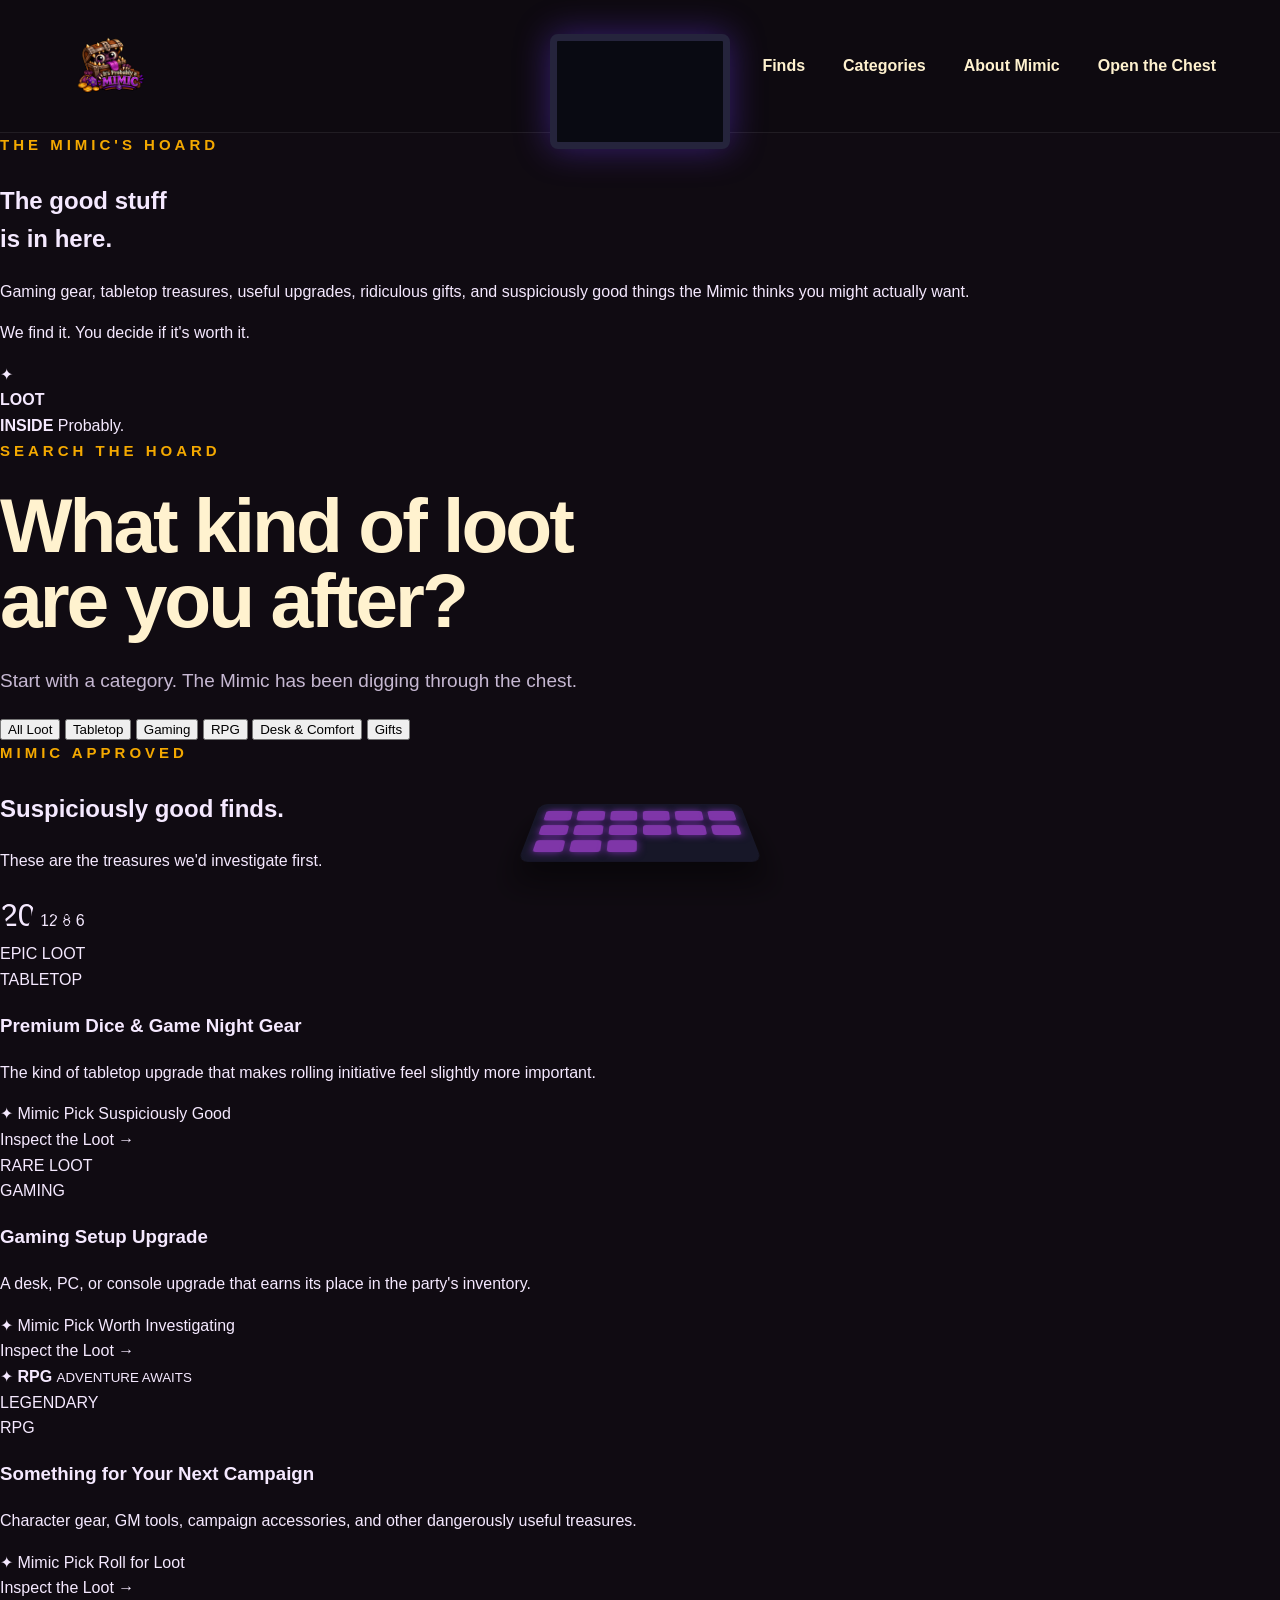
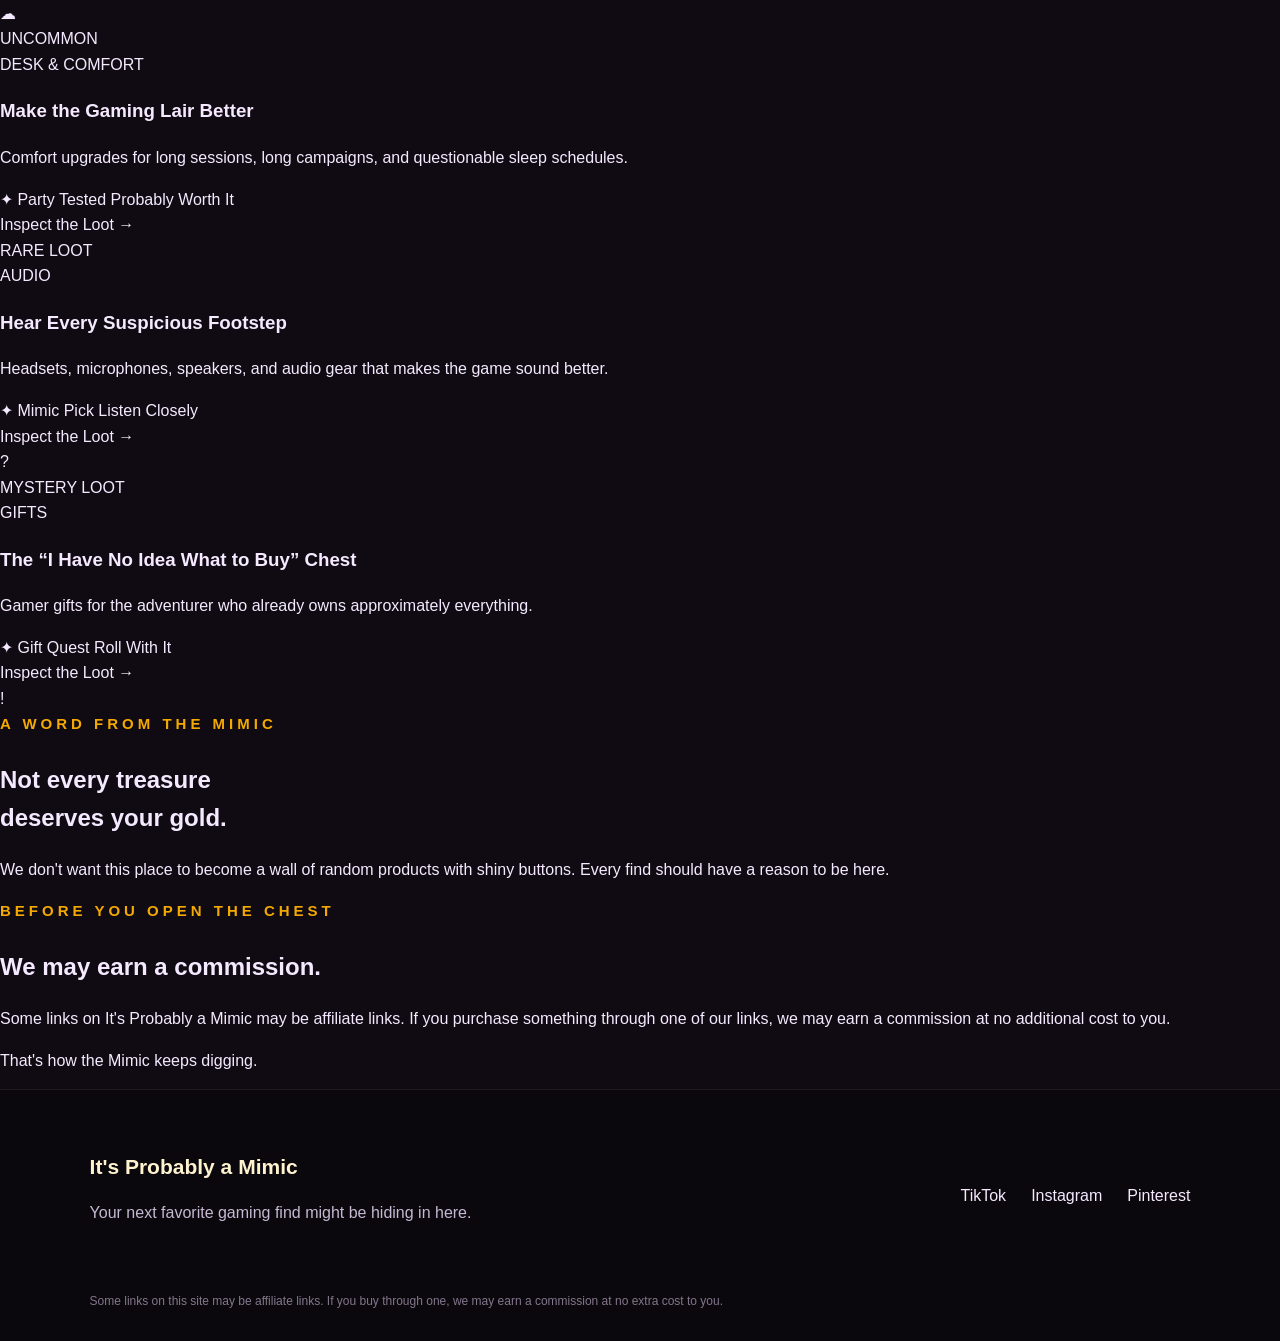
==== finds.html @ 022cace5 "Create finds.html" ====
<!doctype html>
<html lang="en">
<head>
<meta charset="utf-8">
<meta name="viewport" content="width=device-width, initial-scale=1">

<meta name="description" content="The Mimic's Hoard — gaming gear, tabletop treasures, RPG accessories, and suspiciously good finds.">

<title>The Mimic's Hoard | It's Probably a Mimic</title>

<link rel="stylesheet" href="styles.css">
</head>

<body class="finds-page">

<header class="site-header">
    <a class="brand" href="index.html" aria-label="It's Probably a Mimic home">
        <img src="mimic-logo.png" alt="It's Probably a Mimic">
    </a>

    <nav class="main-nav">
        <a href="finds.html" class="active">Finds</a>
        <a href="index.html#categories">Categories</a>
        <a href="index.html#about">About Mimic</a>
        <a href="#hoard" class="nav-button">Open the Chest</a>
    </nav>
</header>

<main>

<section class="finds-hero">

    <div class="finds-hero-copy">

        <p class="eyebrow">THE MIMIC'S HOARD</p>

        <h1>
            The good stuff<br>
            <span>is in here.</span>
        </h1>

        <p class="finds-intro">
            Gaming gear, tabletop treasures, useful upgrades,
            ridiculous gifts, and suspiciously good things the
            Mimic thinks you might actually want.
        </p>

        <p class="finds-note">
            We find it. You decide if it's worth it.
        </p>

    </div>

    <div class="hoard-badge">
        <div class="hoard-badge-icon">✦</div>
        <strong>LOOT<br>INSIDE</strong>
        <span>Probably.</span>
    </div>

</section>


<section class="filter-section" id="hoard">

    <div class="section-heading compact">

        <div>
            <p class="eyebrow">SEARCH THE HOARD</p>

            <h2>
                What kind of loot<br>
                are you after?
            </h2>
        </div>

        <p>
            Start with a category. The Mimic has been
            digging through the chest.
        </p>

    </div>


    <div class="filter-bar">

        <button class="filter-button active" type="button">
            All Loot
        </button>

        <button class="filter-button" type="button">
            Tabletop
        </button>

        <button class="filter-button" type="button">
            Gaming
        </button>

        <button class="filter-button" type="button">
            RPG
        </button>

        <button class="filter-button" type="button">
            Desk & Comfort
        </button>

        <button class="filter-button" type="button">
            Gifts
        </button>

    </div>

</section>


<section class="featured-loot">

    <div class="loot-section-title">

        <div>
            <p class="eyebrow">MIMIC APPROVED</p>
            <h2>Suspiciously good finds.</h2>
        </div>

        <p>
            These are the treasures we'd investigate first.
        </p>

    </div>


    <div class="product-grid">


        <!-- PRODUCT 1 -->

        <article class="product-card">

            <div class="product-image tabletop-art">

                <div class="dice-cluster">
                    <span class="die d20">20</span>
                    <span class="die d12">12</span>
                    <span class="die d8">8</span>
                    <span class="die d6">6</span>
                </div>

                <span class="product-rarity">
                    EPIC LOOT
                </span>

            </div>

            <div class="product-content">

                <span class="product-category">
                    TABLETOP
                </span>

                <h3>
                    Premium Dice & Game Night Gear
                </h3>

                <p>
                    The kind of tabletop upgrade that makes
                    rolling initiative feel slightly more important.
                </p>

                <div class="product-meta">
                    <span class="loot-rating">
                        ✦ Mimic Pick
                    </span>

                    <span class="loot-status">
                        Suspiciously Good
                    </span>
                </div>

                <a href="#" class="loot-button">
                    Inspect the Loot <span>→</span>
                </a>

            </div>

        </article>


        <!-- PRODUCT 2 -->

        <article class="product-card">

            <div class="product-image gaming-art">

                <div class="gaming-setup-art">

                    <div class="monitor"></div>

                    <div class="keyboard">
                        <i></i><i></i><i></i><i></i><i></i>
                        <i></i><i></i><i></i><i></i><i></i>
                        <i></i><i></i><i></i><i></i><i></i>
                    </div>

                    <div class="mouse"></div>

                </div>

                <span class="product-rarity">
                    RARE LOOT
                </span>

            </div>

            <div class="product-content">

                <span class="product-category">
                    GAMING
                </span>

                <h3>
                    Gaming Setup Upgrade
                </h3>

                <p>
                    A desk, PC, or console upgrade that earns
                    its place in the party's inventory.
                </p>

                <div class="product-meta">
                    <span class="loot-rating">
                        ✦ Mimic Pick
                    </span>

                    <span class="loot-status">
                        Worth Investigating
                    </span>
                </div>

                <a href="#" class="loot-button">
                    Inspect the Loot <span>→</span>
                </a>

            </div>

        </article>


        <!-- PRODUCT 3 -->

        <article class="product-card">

            <div class="product-image rpg-art">

                <div class="rpg-scroll">
                    <span>✦</span>
                    <strong>RPG</strong>
                    <small>ADVENTURE AWAITS</small>
                </div>

                <span class="product-rarity">
                    LEGENDARY
                </span>

            </div>

            <div class="product-content">

                <span class="product-category">
                    RPG
                </span>

                <h3>
                    Something for Your Next Campaign
                </h3>

                <p>
                    Character gear, GM tools, campaign accessories,
                    and other dangerously useful treasures.
                </p>

                <div class="product-meta">
                    <span class="loot-rating">
                        ✦ Mimic Pick
                    </span>

                    <span class="loot-status">
                        Roll for Loot
                    </span>
                </div>

                <a href="#" class="loot-button">
                    Inspect the Loot <span>→</span>
                </a>

            </div>

        </article>


        <!-- PRODUCT 4 -->

        <article class="product-card">

            <div class="product-image comfort-art">

                <div class="comfort-object">
                    <span>☁</span>
                </div>

                <span class="product-rarity">
                    UNCOMMON
                </span>

            </div>

            <div class="product-content">

                <span class="product-category">
                    DESK & COMFORT
                </span>

                <h3>
                    Make the Gaming Lair Better
                </h3>

                <p>
                    Comfort upgrades for long sessions,
                    long campaigns, and questionable sleep schedules.
                </p>

                <div class="product-meta">
                    <span class="loot-rating">
                        ✦ Party Tested
                    </span>

                    <span class="loot-status">
                        Probably Worth It
                    </span>
                </div>

                <a href="#" class="loot-button">
                    Inspect the Loot <span>→</span>
                </a>

            </div>

        </article>


        <!-- PRODUCT 5 -->

        <article class="product-card">

            <div class="product-image audio-art">

                <div class="headphones-art">
                    <span></span>
                </div>

                <span class="product-rarity">
                    RARE LOOT
                </span>

            </div>

            <div class="product-content">

                <span class="product-category">
                    AUDIO
                </span>

                <h3>
                    Hear Every Suspicious Footstep
                </h3>

                <p>
                    Headsets, microphones, speakers, and audio
                    gear that makes the game sound better.
                </p>

                <div class="product-meta">
                    <span class="loot-rating">
                        ✦ Mimic Pick
                    </span>

                    <span class="loot-status">
                        Listen Closely
                    </span>
                </div>

                <a href="#" class="loot-button">
                    Inspect the Loot <span>→</span>
                </a>

            </div>

        </article>


        <!-- PRODUCT 6 -->

        <article class="product-card">

            <div class="product-image gift-art">

                <div class="gift-box">
                    <span>?</span>
                </div>

                <span class="product-rarity">
                    MYSTERY LOOT
                </span>

            </div>

            <div class="product-content">

                <span class="product-category">
                    GIFTS
                </span>

                <h3>
                    The “I Have No Idea What to Buy” Chest
                </h3>

                <p>
                    Gamer gifts for the adventurer who already
                    owns approximately everything.
                </p>

                <div class="product-meta">
                    <span class="loot-rating">
                        ✦ Gift Quest
                    </span>

                    <span class="loot-status">
                        Roll With It
                    </span>
                </div>

                <a href="#" class="loot-button">
                    Inspect the Loot <span>→</span>
                </a>

            </div>

        </article>

    </div>

</section>


<section class="mimic-warning">

    <div class="warning-mark">
        !
    </div>

    <div>
        <p class="eyebrow">A WORD FROM THE MIMIC</p>

        <h2>
            Not every treasure<br>
            deserves your gold.
        </h2>

        <p>
            We don't want this place to become a wall of random
            products with shiny buttons. Every find should have
            a reason to be here.
        </p>
    </div>

</section>


<section class="affiliate-note">

    <p class="eyebrow">BEFORE YOU OPEN THE CHEST</p>

    <h2>
        We may earn a commission.
    </h2>

    <p>
        Some links on It's Probably a Mimic may be affiliate links.
        If you purchase something through one of our links, we may
        earn a commission at no additional cost to you.
    </p>

    <p>
        That's how the Mimic keeps digging.
    </p>

</section>

</main>


<footer>

    <div class="footer-brand">

        <strong>It's Probably a Mimic</strong>

        <p>
            Your next favorite gaming find might be hiding in here.
        </p>

    </div>

    <div class="footer-links">

        <a href="#">TikTok</a>
        <a href="#">Instagram</a>
        <a href="#">Pinterest</a>

    </div>

    <p class="disclosure">
        Some links on this site may be affiliate links.
        If you buy through one, we may earn a commission
        at no extra cost to you.
    </p>

</footer>

</body>
</html>
---- styles.css ----
:root {
  --bg: #100b12;
  --bg-soft: #17101b;
  --purple: #a83cff;
  --purple-bright: #c05cff;
  --purple-dark: #46175f;
  --gold: #f4a900;
  --cream: #fff2cf;
  --text: #f5e9ff;
  --muted: #c6b8d2;
  --border: rgba(214, 143, 255, 0.28);
  --gold-border: rgba(244, 169, 0, 0.65);
}

* {
  box-sizing: border-box;
}

html {
  scroll-behavior: smooth;
}

body {
  margin: 0;
  background: var(--bg);
  color: var(--text);
  font-family: Arial, Helvetica, sans-serif;
  line-height: 1.6;
}

a {
  color: inherit;
  text-decoration: none;
}

img {
  display: block;
  max-width: 100%;
}


/* =========================
   HEADER
========================= */

.site-header {
  min-height: 126px;
  padding: 20px 5%;
  display: flex;
  align-items: center;
  justify-content: space-between;
  background: #0e0a10;
  border-bottom: 1px solid rgba(255,255,255,0.08);
}

.brand img {
  width: 92px;
  height: auto;
}

.main-nav {
  display: flex;
  align-items: center;
  gap: 38px;
  font-weight: 700;
}

.main-nav a {
  color: var(--cream);
  transition: color 0.2s ease;
}

.main-nav a:hover {
  color: var(--purple-bright);
}

.nav-cta {
  padding: 13px 24px;
  border: 1px solid var(--gold);
  border-radius: 999px;
}


/* =========================
   HERO
========================= */

.hero {
  min-height: 720px;
  padding: 100px 7%;
  display: grid;
  grid-template-columns: 1fr 1fr;
  align-items: center;
  gap: 60px;
  background:
    radial-gradient(
      circle at 85% 50%,
      rgba(126, 27, 172, 0.42),
      transparent 48%
    ),
    linear-gradient(
      110deg,
      #100b12 0%,
      #150c18 48%,
      #30103d 100%
    );
}

.hero-copy {
  max-width: 720px;
}

.eyebrow {
  margin: 0 0 25px;
  color: var(--gold);
  font-size: 15px;
  font-weight: 900;
  letter-spacing: 4px;
}

.hero h1 {
  margin: 0;
  color: var(--cream);
  font-size: clamp(70px, 7vw, 120px);
  line-height: 0.9;
  letter-spacing: -5px;
}

.hero h1 span {
  color: var(--purple-bright);
}

.hero-text {
  max-width: 670px;
  margin: 35px 0 30px;
  color: #d8cde0;
  font-size: 20px;
  line-height: 1.7;
}

.hero-actions {
  display: flex;
  gap: 16px;
  flex-wrap: wrap;
}

.button {
  display: inline-flex;
  align-items: center;
  justify-content: center;
  min-height: 62px;
  padding: 0 30px;
  border-radius: 999px;
  font-weight: 900;
  font-size: 17px;
  transition:
    transform 0.2s ease,
    box-shadow 0.2s ease,
    background 0.2s ease;
}

.button:hover {
  transform: translateY(-3px);
}

.button.primary {
  background: linear-gradient(
    135deg,
    #a737ff,
    #8b28d8
  );
  box-shadow: 0 15px 40px rgba(163, 55, 255, 0.25);
}

.button.secondary {
  border: 1px solid rgba(255,255,255,0.22);
  color: var(--cream);
}

.button.secondary:hover {
  border-color: var(--purple-bright);
}

.hero-note {
  margin-top: 28px;
  color: #b8a9c0;
  font-style: italic;
}

.hero-visual {
  position: relative;
  min-height: 520px;
  border: 1px solid rgba(205, 74, 255, 0.45);
  border-radius: 32px;
  display: flex;
  align-items: center;
  justify-content: center;
  background:
    radial-gradient(
      circle at center,
      rgba(155, 44, 206, 0.28),
      transparent 58%
    ),
    rgba(54, 17, 65, 0.45);
  overflow: visible;
}

.hero-mimic {
  width: min(85%, 520px);
  filter: drop-shadow(
    0 25px 35px rgba(0,0,0,0.45)
  );
}

.mimic-note {
  position: absolute;
  right: -20px;
  bottom: -25px;
  width: 150px;
  padding: 20px;
  display: flex;
  flex-direction: column;
  gap: 3px;
  background: var(--cream);
  color: #241526;
  border: 1px solid #d8c29a;
  box-shadow: 0 18px 40px rgba(0,0,0,0.35);
  transform: rotate(3deg);
  font-family: Georgia, serif;
  font-size: 17px;
}

.mimic-note strong {
  margin-top: 5px;
  color: #9c39e8;
  font-size: 25px;
}


/* =========================
   GENERAL SECTIONS
========================= */

.section {
  padding: 110px 4%;
}

.section-heading {
  max-width: 850px;
}

.section-heading h2 {
  margin: 0;
  color: var(--cream);
  font-size: clamp(52px, 6vw, 86px);
  line-height: 0.98;
  letter-spacing: -3px;
}

.section-heading > p:last-child {
  max-width: 850px;
  margin-top: 28px;
  color: var(--muted);
  font-size: 19px;
}


/* =========================
   LOOT SECTION
========================= */

.loot-section {
  background:
    radial-gradient(
      circle at 80% 10%,
      rgba(104, 30, 130, 0.28),
      transparent 35%
    ),
    #100b12;
}

.treasure-divider {
  display: flex;
  align-items: center;
  gap: 20px;
  margin: 65px 0 35px;
}

.treasure-divider span {
  height: 1px;
  flex: 1;
  background: linear-gradient(
    90deg,
    transparent,
    var(--gold)
  );
}

.treasure-divider span:last-child {
  background: linear-gradient(
    90deg,
    var(--gold),
    transparent
  );
}

.treasure-icon {
  color: var(--gold);
  font-size: 28px;
}


/* =========================
   LOOT CARDS
========================= */

.loot-grid {
  display: grid;
  grid-template-columns: repeat(3, 1fr);
  gap: 24px;
}

.loot-card {
  overflow: hidden;
  border: 1px solid var(--border);
  border-radius: 26px;
  background:
    linear-gradient(
      180deg,
      rgba(46, 17, 57, 0.9),
      rgba(20, 13, 23, 0.98)
    );
  box-shadow:
    0 25px 60px rgba(0,0,0,0.25);
  transition:
    transform 0.25s ease,
    border-color 0.25s ease;
}

.loot-card:hover {
  transform: translateY(-7px);
  border-color: var(--purple-bright);
}

.loot-image {
  position: relative;
  height: 310px;
  overflow: hidden;
}

.tabletop-image {
  background:
    radial-gradient(
      circle at 50% 60%,
      rgba(139, 55, 255, 0.38),
      transparent 42%
    ),
    linear-gradient(
      135deg,
      #25132c,
      #100b13
    );
}

.gaming-image {
  background:
    radial-gradient(
      circle at 50% 45%,
      rgba(0, 174, 255, 0.28),
      transparent 35%
    ),
    linear-gradient(
      135deg,
      #17122a,
      #0b0d17
    );
}

.rpg-image {
  background:
    radial-gradient(
      circle at 50% 50%,
      rgba(128, 44, 214, 0.42),
      transparent 40%
    ),
    linear-gradient(
      135deg,
      #21112d,
      #0b0910
    );
}


/* =========================
   TABLETOP ILLUSTRATION
========================= */

.dice-scene {
  position: absolute;
  inset: 0;
}

.dice {
  position: absolute;
  display: grid;
  place-items: center;
  border: 3px solid #d5b7ff;
  background:
    linear-gradient(
      135deg,
      #2b0a4a,
      #8d2ed2
    );
  color: #fff;
  font-weight: 900;
  box-shadow:
    0 15px 30px rgba(0,0,0,0.4),
    0 0 25px rgba(167, 55, 255, 0.3);
}

.d20 {
  width: 125px;
  height: 125px;
  left: 25%;
  top: 25%;
  clip-path: polygon(
    50% 0%,
    94% 28%,
    78% 88%,
    22% 88%,
    6% 28%
  );
  font-size: 32px;
}

.d12 {
  width: 82px;
  height: 82px;
  right: 21%;
  top: 18%;
  clip-path: polygon(
    50% 0%,
    100% 25%,
    90% 78%,
    50% 100%,
    10% 78%,
    0% 25%
  );
}

.d8 {
  width: 75px;
  height: 75px;
  left: 13%;
  bottom: 17%;
  clip-path: polygon(
    50% 0%,
    100% 50%,
    50% 100%,
    0% 50%
  );
}

.d6 {
  width: 70px;
  height: 70px;
  right: 12%;
  bottom: 19%;
  border-radius: 16px;
  transform: rotate(14deg);
}

.dice-glow {
  position: absolute;
  width: 280px;
  height: 100px;
  left: 50%;
  bottom: 20px;
  transform: translateX(-50%);
  background: rgba(143, 44, 255, 0.3);
  filter: blur(35px);
}


/* =========================
   GAMING ILLUSTRATION
========================= */

.gaming-scene {
  position: absolute;
  inset: 0;
}

.monitor {
  position: absolute;
  width: 180px;
  height: 115px;
  left: 50%;
  top: 34px;
  transform: translateX(-50%);
  border: 7px solid #25243c;
  border-radius: 8px;
  background: #090a12;
  box-shadow: 0 0 35px rgba(114, 57, 255, 0.4);
}

.monitor-screen {
  width: 100%;
  height: 100%;
  background:
    radial-gradient(
      circle at 50% 45%,
      #b43cff,
      #1b0d38 55%,
      #080913
    );
}

.headset {
  position: absolute;
  left: 28px;
  top: 75px;
  width: 100px;
  height: 105px;
}

.headband {
  position: absolute;
  width: 76px;
  height: 76px;
  left: 12px;
  top: 0;
  border: 8px solid #d7d7ef;
  border-bottom: 0;
  border-radius: 60px 60px 0 0;
}

.ear {
  position: absolute;
  top: 56px;
  width: 30px;
  height: 44px;
  border-radius: 9px;
  background: #c6c6e4;
}

.left-ear {
  left: 4px;
}

.right-ear {
  right: 4px;
}

.keyboard {
  position: absolute;
  left: 50%;
  bottom: 35px;
  width: 220px;
  height: 70px;
  padding: 10px;
  display: grid;
  grid-template-columns: repeat(6, 1fr);
  gap: 6px;
  transform: translateX(-50%) perspective(200px) rotateX(35deg);
  border-radius: 9px;
  background: #171728;
  box-shadow: 0 20px 30px rgba(0,0,0,0.5);
}

.keyboard i {
  border-radius: 3px;
  background: #7f36a8;
  box-shadow: 0 0 8px rgba(181, 60, 255, 0.6);
}

.controller {
  position: absolute;
  right: 35px;
  bottom: 45px;
  width: 90px;
  height: 55px;
  border-radius: 30px;
  background: #262638;
  transform: rotate(-10deg);
}

.controller span {
  position: absolute;
  width: 12px;
  height: 12px;
  border-radius: 50%;
  background: #a43dff;
}

.controller span:first-child {
  left: 22px;
  top: 20px;
}

.controller span:last-child {
  right: 22px;
  top: 15px;
}


/* =========================
   RPG ILLUSTRATION
========================= */

.rpg-scene {
  position: absolute;
  inset: 0;
}

.book {
  position: absolute;
  width: 190px;
  height: 125px;
  left: 50%;
  top: 115px;
  border: 5px solid #4d261e;
  border-radius: 5px;
  background:
    linear-gradient(
      135deg,
      #782e35,
      #c66a39
    );
  box-shadow: 0 20px 30px rgba(0,0,0,0.45);
}

.book-back {
  transform: translateX(-40%) rotate(-7deg);
}

.book-front {
  transform: translateX(-60%) rotate(8deg);
  background:
    linear-gradient(
      135deg,
      #8d3b48,
      #d37d45
    );
}

.dragon-silhouette {
  position: absolute;
  left: 50%;
  top: 125px;
  transform: translateX(-50%);
  font-size: 90px;
  filter: drop-shadow(0 8px 10px rgba(0,0,0,0.5));
}

.lantern {
  position: absolute;
  left: 35px;
  bottom: 30px;
  width: 60px;
  height: 90px;
  border: 5px solid #d28c3d;
  border-radius: 12px;
  background: rgba(255, 166, 55, 0.12);
}

.lantern span {
  position: absolute;
  width: 25px;
  height: 45px;
  left: 50%;
  top: 20px;
  transform: translateX(-50%);
  border-radius: 50%;
  background: #ffbd4b;
  box-shadow: 0 0 30px #ff9d2e;
}

.potion {
  position: absolute;
  right: 45px;
  bottom: 35px;
  width: 55px;
  height: 70px;
  border-radius: 20px 20px 25px 25px;
  background: #7422b0;
  box-shadow: 0 0 25px rgba(180, 55, 255, 0.55);
}

.potion span {
  position: absolute;
  left: 14px;
  top: -20px;
  width: 27px;
  height: 25px;
  border-radius: 5px;
  background: #9f7548;
}


/* =========================
   CARD CONTENT
========================= */

.loot-content {
  padding: 28px 28px 32px;
}

.loot-label {
  display: flex;
  align-items: center;
  gap: 10px;
  color: var(--gold);
  font-size: 14px;
  font-weight: 900;
  letter-spacing: 3px;
}

.loot-symbol {
  font-size: 20px;
}

.loot-content h3 {
  margin: 12px 0;
  color: var(--cream);
  font-size: 27px;
  line-height: 1.1;
}

.loot-content p {
  margin: 0;
  min-height: 90px;
  color: var(--muted);
  font-size: 16px;
}

.text-link {
  display: inline-flex;
  align-items: center;
  gap: 10px;
  margin-top: 22px;
  color: var(--purple-bright);
  font-weight: 900;
  font-size: 17px;
}

.text-link span {
  color: var(--gold);
  transition: transform 0.2s ease;
}

.text-link:hover span {
  transform: translateX(5px);
}

.section-transition {
  display: flex;
  align-items: center;
  gap: 20px;
  margin-top: 90px;
}

.section-transition span {
  flex: 1;
  height: 1px;
  background: linear-gradient(
    90deg,
    transparent,
    var(--gold)
  );
}

.section-transition span:last-child {
  background: linear-gradient(
    90deg,
    var(--gold),
    transparent
  );
}

.section-transition div {
  color: var(--gold);
  font-size: 25px;
}


/* =========================
   CATEGORIES
========================= */

.categories-section {
  background:
    radial-gradient(
      circle at 50% 0,
      rgba(102, 30, 135, 0.3),
      transparent 45%
    ),
    #160c1c;
}

.centered {
  margin: 0 auto;
  text-align: center;
}

.centered > p:last-child {
  margin-left: auto;
  margin-right: auto;
}

.category-grid {
  max-width: 1200px;
  margin: 60px auto 0;
  display: grid;
  grid-template-columns: repeat(2, 1fr);
  gap: 18px;
}

.category-card {
  min-height: 125px;
  padding: 24px 28px;
  display: grid;
  grid-template-columns: 60px 1fr auto;
  align-items: center;
  gap: 18px;
  border: 1px solid var(--border);
  border-radius: 20px;
  background: rgba(20, 12, 24, 0.72);
  transition:
    transform 0.2s ease,
    border-color 0.2s ease;
}

.category-card:hover {
  transform: translateY(-4px);
  border-color: var(--gold);
}

.category-icon {
  color: var(--gold);
  font-size: 34px;
  text-align: center;
}

.category-card strong {
  display: block;
  color: var(--cream);
  font-size: 21px;
}

.category-card span {
  display: block;
  margin-top: 5px;
  color: var(--muted);
  font-size: 14px;
}

.category-card b {
  color: var(--purple-bright);
  font-size: 25px;
}


/* =========================
   ABOUT
========================= */

.about {
  display: grid;
  grid-template-columns: 1fr 1fr;
  gap: 90px;
  background: #100b12;
}

.about-heading h2 {
  margin: 0;
  color: var(--cream);
  font-size: clamp(50px, 5vw, 78px);
  line-height: 1;
  letter-spacing: -3px;
}

.about-copy {
  max-width: 650px;
  color: var(--muted);
  font-size: 19px;
}

.about-copy p {
  margin-top: 0;
  margin-bottom: 25px;
}


/* =========================
   FOOTER
========================= */

footer {
  padding: 60px 7% 30px;
  display: grid;
  grid-template-columns: 1fr auto;
  gap: 30px;
  background: #0b080d;
  border-top: 1px solid rgba(255,255,255,0.08);
}

.footer-brand strong {
  color: var(--cream);
  font-size: 21px;
}

.footer-brand p {
  color: var(--muted);
}

.footer-links {
  display: flex;
  gap: 25px;
  align-items: center;
}

.footer-links a:hover {
  color: var(--purple-bright);
}

.disclosure {
  grid-column: 1 / -1;
  margin: 20px 0 0;
  color: #83768c;
  font-size: 12px;
}


/* =========================
   RESPONSIVE
========================= */

@media (max-width: 1000px) {

  .hero {
    grid-template-columns: 1fr;
  }

  .hero-visual {
    min-height: 450px;
  }

  .loot-grid {
    grid-template-columns: 1fr;
  }

  .about {
    grid-template-columns: 1fr;
    gap: 40px;
  }

}


@media (max-width: 700px) {

  .site-header {
    min-height: auto;
    padding: 18px 20px;
    flex-direction: column;
    gap: 18px;
  }

  .main-nav {
    width: 100%;
    justify-content: center;
    gap: 16px;
    flex-wrap: wrap;
    font-size: 14px;
  }

  .nav-cta {
    padding: 9px 15px;
  }

  .hero {
    padding: 75px 25px;
  }

  .hero h1 {
    font-size: 65px;
    letter-spacing: -3px;
  }

  .hero-text {
    font-size: 17px;
  }

  .hero-visual {
    min-height: 360px;
  }

  .mimic-note {
    right: -5px;
    bottom: -30px;
  }

  .section {
    padding: 75px 25px;
  }

  .section-heading h2 {
    font-size: 52px;
  }

  .loot-image {
    height: 260px;
  }

  .category-grid {
    grid-template-columns: 1fr;
  }

  .category-card {
    grid-template-columns: 45px 1fr auto;
  }

  footer {
    grid-template-columns: 1fr;
  }

  .footer-links {
    justify-content: flex-start;
  }

}
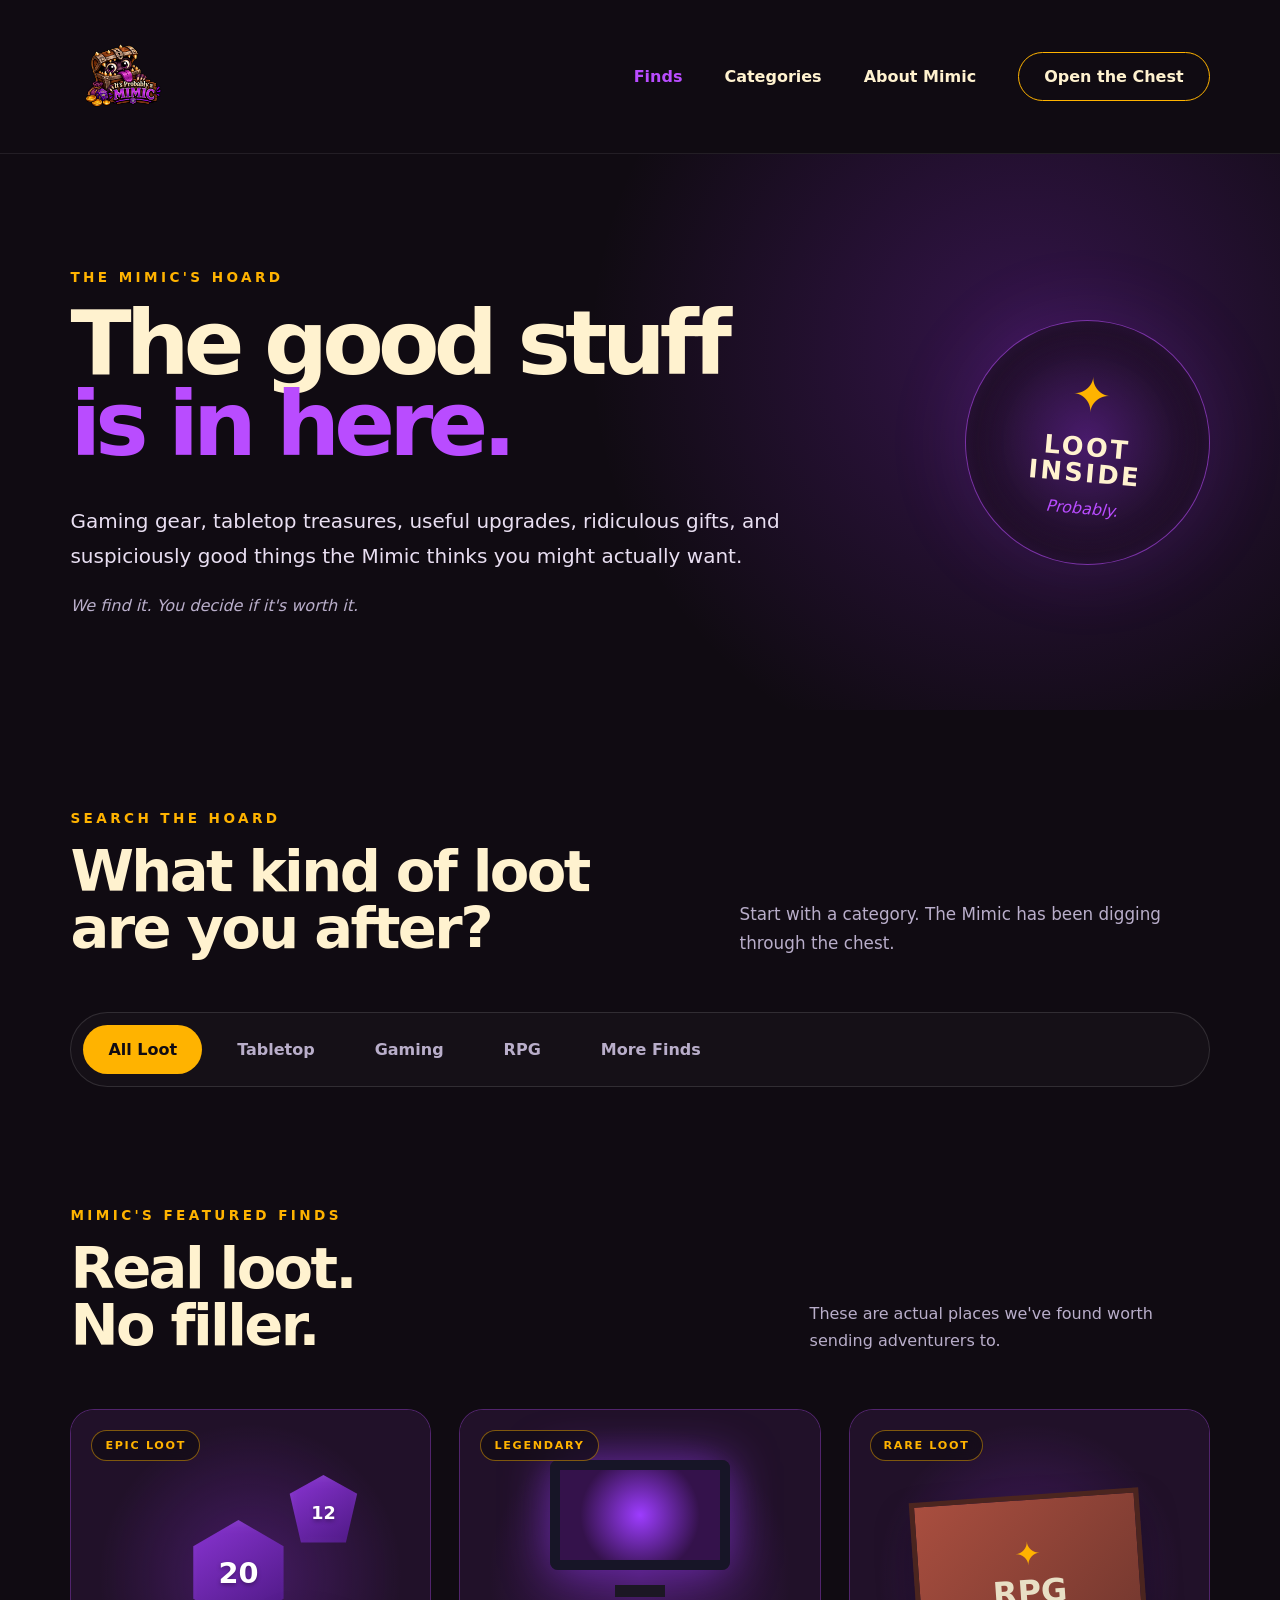
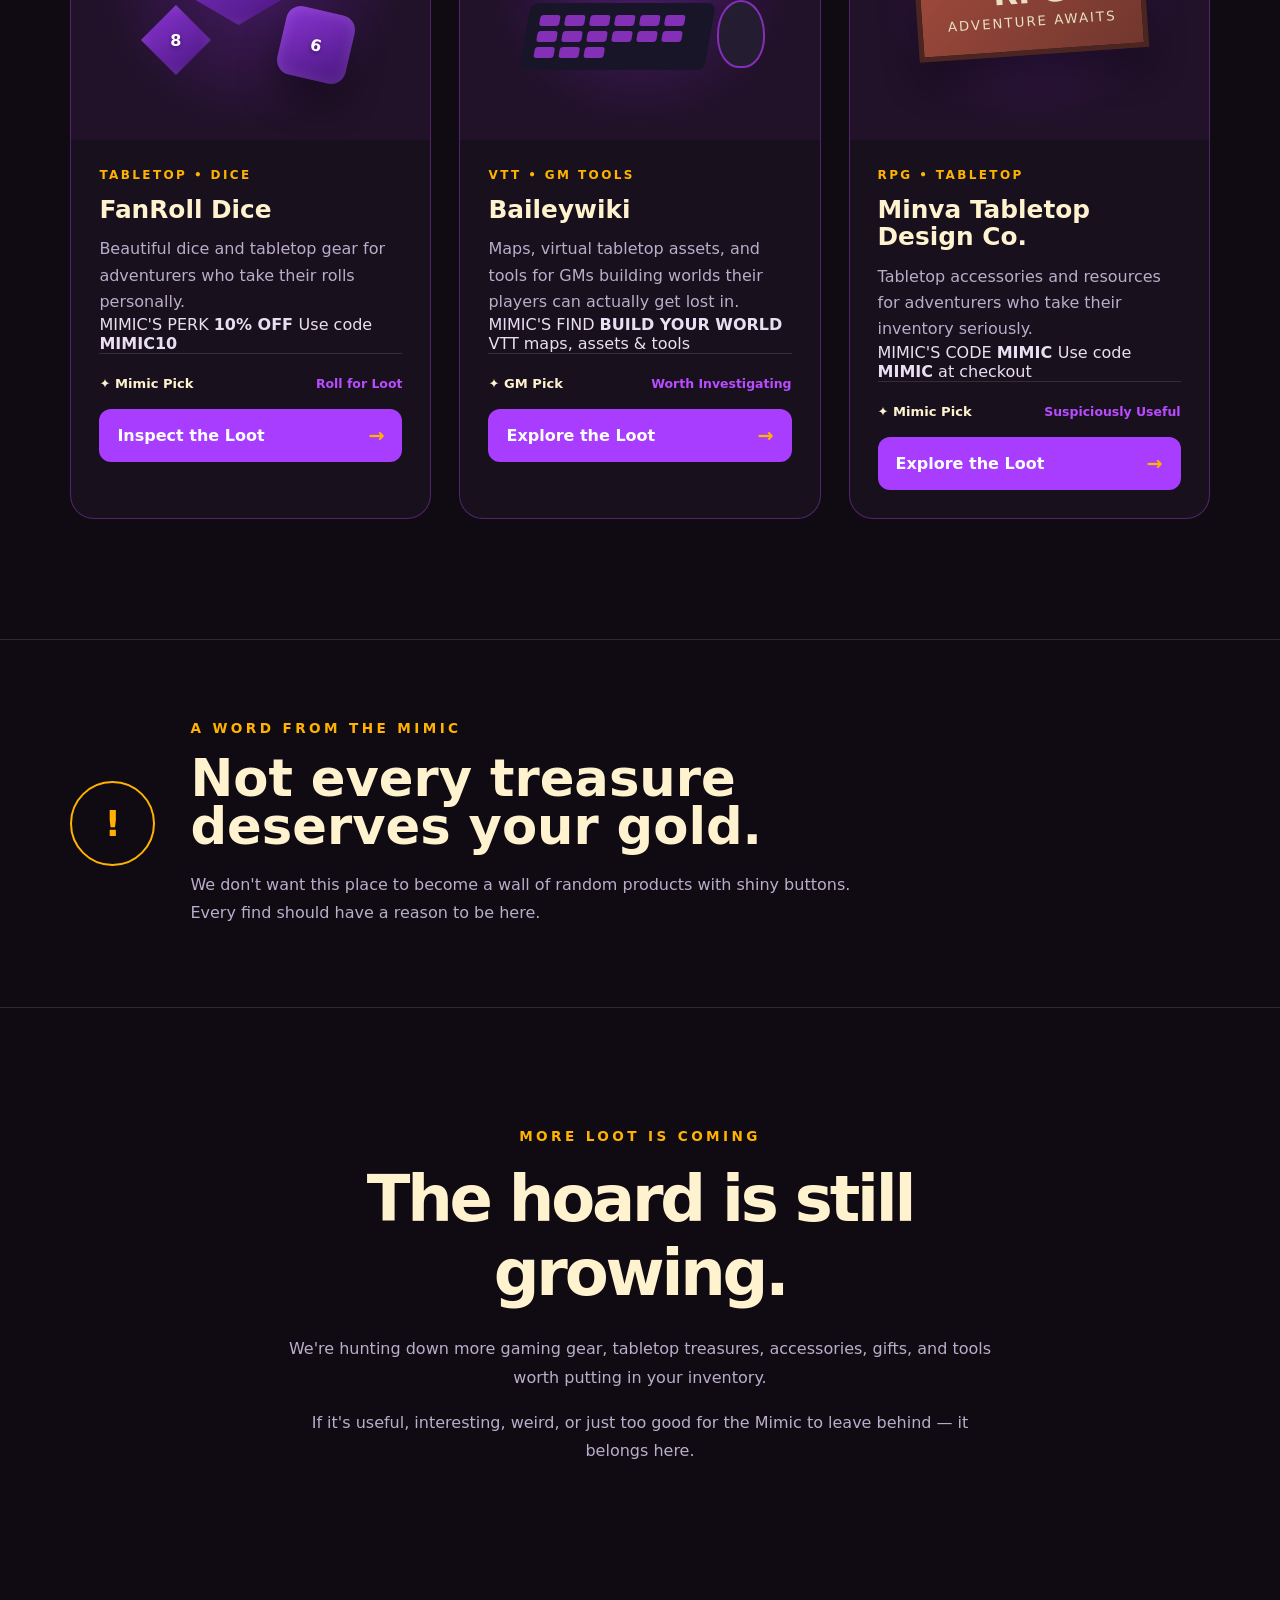
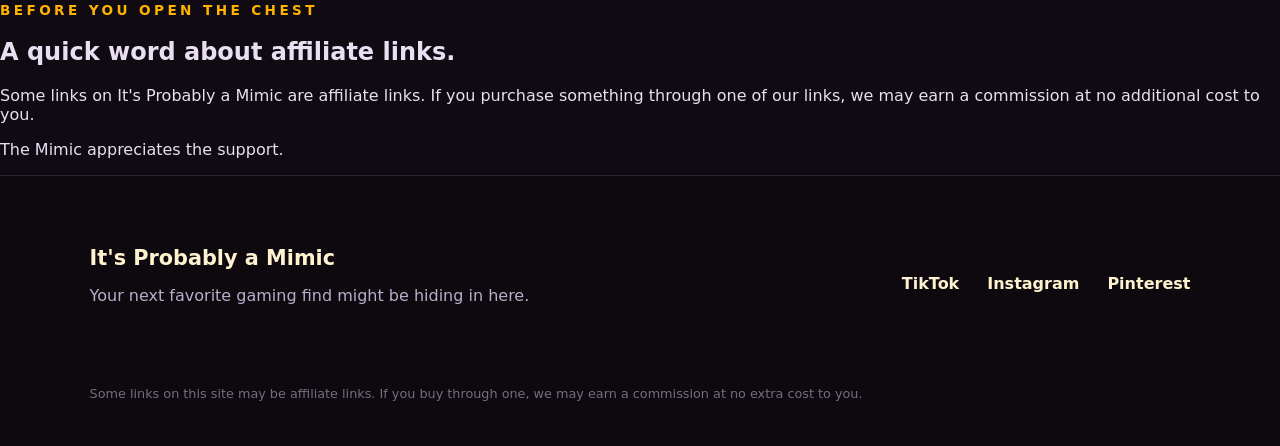
==== commit ed98d549: "Refactor finds.html for improved structure and content Updated the description meta tag and improved" ====
--- a/finds.html
+++ b/finds.html
@@ -4,7 +4,10 @@
 <meta charset="utf-8">
 <meta name="viewport" content="width=device-width, initial-scale=1">
 
-<meta name="description" content="The Mimic's Hoard — gaming gear, tabletop treasures, RPG accessories, and suspiciously good finds.">
+<meta
+  name="description"
+  content="The Mimic's Hoard — tabletop gear, RPG resources, VTT tools, and gaming treasures worth finding."
+>
 
 <title>The Mimic's Hoard | It's Probably a Mimic</title>
 
@@ -14,514 +17,541 @@
 <body class="finds-page">
 
 <header class="site-header">
-    <a class="brand" href="index.html" aria-label="It's Probably a Mimic home">
-        <img src="mimic-logo.png" alt="It's Probably a Mimic">
+
+  <a class="brand" href="index.html" aria-label="It's Probably a Mimic home">
+    <img src="mimic-logo.png" alt="It's Probably a Mimic">
+  </a>
+
+  <nav class="main-nav">
+    <a href="finds.html" class="active">Finds</a>
+    <a href="index.html#categories">Categories</a>
+    <a href="index.html#about">About Mimic</a>
+    <a href="#hoard" class="nav-button">Open the Chest</a>
+  </nav>
+
+</header>
+
+
+<main>
+
+  <!-- =====================================
+       FINDS HERO
+  ====================================== -->
+
+  <section class="finds-hero">
+
+    <div class="finds-hero-copy">
+
+      <p class="eyebrow">THE MIMIC'S HOARD</p>
+
+      <h1>
+        The good stuff<br>
+        <span>is in here.</span>
+      </h1>
+
+      <p class="finds-intro">
+        Gaming gear, tabletop treasures, useful upgrades,
+        ridiculous gifts, and suspiciously good things the
+        Mimic thinks you might actually want.
+      </p>
+
+      <p class="finds-note">
+        We find it. You decide if it's worth it.
+      </p>
+
+    </div>
+
+    <div class="hoard-badge">
+
+      <div class="hoard-badge-icon">✦</div>
+
+      <strong>
+        LOOT<br>
+        INSIDE
+      </strong>
+
+      <span>Probably.</span>
+
+    </div>
+
+  </section>
+
+
+  <!-- =====================================
+       CATEGORY / FILTER INTRO
+  ====================================== -->
+
+  <section class="filter-section" id="hoard">
+
+    <div class="section-heading compact">
+
+      <div>
+
+        <p class="eyebrow">SEARCH THE HOARD</p>
+
+        <h2>
+          What kind of loot<br>
+          are you after?
+        </h2>
+
+      </div>
+
+      <p>
+        Start with a category. The Mimic has been
+        digging through the chest.
+      </p>
+
+    </div>
+
+
+    <div class="filter-bar">
+
+      <a href="#featured" class="filter-button active">
+        All Loot
+      </a>
+
+      <a href="#fanroll" class="filter-button">
+        Tabletop
+      </a>
+
+      <a href="#baileywiki" class="filter-button">
+        Gaming
+      </a>
+
+      <a href="#minva" class="filter-button">
+        RPG
+      </a>
+
+      <a href="#categories" class="filter-button">
+        More Finds
+      </a>
+
+    </div>
+
+  </section>
+
+
+  <!-- =====================================
+       REAL AFFILIATE PARTNERS
+  ====================================== -->
+
+  <section class="featured-loot" id="featured">
+
+    <div class="loot-section-title">
+
+      <div>
+
+        <p class="eyebrow">MIMIC'S FEATURED FINDS</p>
+
+        <h2>
+          Real loot.<br>
+          No filler.
+        </h2>
+
+      </div>
+
+      <p>
+        These are actual places we've found worth
+        sending adventurers to.
+      </p>
+
+    </div>
+
+
+    <div class="product-grid">
+
+
+      <!-- =================================
+           FANROLL
+      ================================== -->
+
+      <article class="product-card" id="fanroll">
+
+        <div class="product-image tabletop-art">
+
+          <div class="dice-cluster">
+
+            <span class="die d20">20</span>
+            <span class="die d12">12</span>
+            <span class="die d8">8</span>
+            <span class="die d6">6</span>
+
+          </div>
+
+          <span class="product-rarity">
+            EPIC LOOT
+          </span>
+
+        </div>
+
+
+        <div class="product-content">
+
+          <span class="product-category">
+            TABLETOP • DICE
+          </span>
+
+          <h3>
+            FanRoll Dice
+          </h3>
+
+          <p>
+            Beautiful dice and tabletop gear for adventurers
+            who take their rolls personally.
+          </p>
+
+
+          <div class="partner-perk">
+
+            <span class="perk-label">
+              MIMIC'S PERK
+            </span>
+
+            <strong>
+              10% OFF
+            </strong>
+
+            <span>
+              Use code <b>MIMIC10</b>
+            </span>
+
+          </div>
+
+
+          <div class="product-meta">
+
+            <span class="loot-rating">
+              ✦ Mimic Pick
+            </span>
+
+            <span class="loot-status">
+              Roll for Loot
+            </span>
+
+          </div>
+
+
+          <a
+            href="https://fanrolldice.com/itsprobablyamimic"
+            class="loot-button"
+            target="_blank"
+            rel="sponsored noopener"
+          >
+            Inspect the Loot <span>→</span>
+          </a>
+
+        </div>
+
+      </article>
+
+
+      <!-- =================================
+           BAILEYWIKI
+      ================================== -->
+
+      <article class="product-card" id="baileywiki">
+
+        <div class="product-image gaming-art">
+
+          <div class="gaming-setup-art">
+
+            <div class="monitor"></div>
+
+            <div class="keyboard">
+              <i></i><i></i><i></i><i></i><i></i>
+              <i></i><i></i><i></i><i></i><i></i>
+              <i></i><i></i><i></i><i></i><i></i>
+            </div>
+
+            <div class="mouse"></div>
+
+          </div>
+
+          <span class="product-rarity">
+            LEGENDARY
+          </span>
+
+        </div>
+
+
+        <div class="product-content">
+
+          <span class="product-category">
+            VTT • GM TOOLS
+          </span>
+
+          <h3>
+            Baileywiki
+          </h3>
+
+          <p>
+            Maps, virtual tabletop assets, and tools for GMs
+            building worlds their players can actually get lost in.
+          </p>
+
+
+          <div class="partner-perk">
+
+            <span class="perk-label">
+              MIMIC'S FIND
+            </span>
+
+            <strong>
+              BUILD YOUR WORLD
+            </strong>
+
+            <span>
+              VTT maps, assets &amp; tools
+            </span>
+
+          </div>
+
+
+          <div class="product-meta">
+
+            <span class="loot-rating">
+              ✦ GM Pick
+            </span>
+
+            <span class="loot-status">
+              Worth Investigating
+            </span>
+
+          </div>
+
+
+          <a
+            href="https://baileywiki.com?fpr=i6c6bt"
+            class="loot-button"
+            target="_blank"
+            rel="sponsored noopener"
+          >
+            Explore the Loot <span>→</span>
+          </a>
+
+        </div>
+
+      </article>
+
+
+      <!-- =================================
+           MINVA
+      ================================== -->
+
+      <article class="product-card" id="minva">
+
+        <div class="product-image rpg-art">
+
+          <div class="rpg-scroll">
+
+            <span>✦</span>
+
+            <strong>
+              RPG
+            </strong>
+
+            <small>
+              ADVENTURE AWAITS
+            </small>
+
+          </div>
+
+          <span class="product-rarity">
+            RARE LOOT
+          </span>
+
+        </div>
+
+
+        <div class="product-content">
+
+          <span class="product-category">
+            RPG • TABLETOP
+          </span>
+
+          <h3>
+            Minva Tabletop Design Co.
+          </h3>
+
+          <p>
+            Tabletop accessories and resources for adventurers
+            who take their inventory seriously.
+          </p>
+
+
+          <div class="partner-perk">
+
+            <span class="perk-label">
+              MIMIC'S CODE
+            </span>
+
+            <strong>
+              MIMIC
+            </strong>
+
+            <span>
+              Use code <b>MIMIC</b> at checkout
+            </span>
+
+          </div>
+
+
+          <div class="product-meta">
+
+            <span class="loot-rating">
+              ✦ Mimic Pick
+            </span>
+
+            <span class="loot-status">
+              Suspiciously Useful
+            </span>
+
+          </div>
+
+
+          <a
+            href="https://minva-tabletop-design-co.myshopify.com/?ref=MIMIC"
+            class="loot-button"
+            target="_blank"
+            rel="sponsored noopener"
+          >
+            Explore the Loot <span>→</span>
+          </a>
+
+        </div>
+
+      </article>
+
+    </div>
+
+  </section>
+
+
+  <!-- =====================================
+       WHY THESE FINDS
+  ====================================== -->
+
+  <section class="mimic-warning">
+
+    <div class="warning-mark">
+      !
+    </div>
+
+    <div>
+
+      <p class="eyebrow">
+        A WORD FROM THE MIMIC
+      </p>
+
+      <h2>
+        Not every treasure<br>
+        deserves your gold.
+      </h2>
+
+      <p>
+        We don't want this place to become a wall of random
+        products with shiny buttons. Every find should have
+        a reason to be here.
+      </p>
+
+    </div>
+
+  </section>
+
+
+  <!-- =====================================
+       MORE CATEGORIES
+  ====================================== -->
+
+  <section class="affiliate-note" id="categories">
+
+    <p class="eyebrow">
+      MORE LOOT IS COMING
+    </p>
+
+    <h2>
+      The hoard is still growing.
+    </h2>
+
+    <p>
+      We're hunting down more gaming gear, tabletop treasures,
+      accessories, gifts, and tools worth putting in your inventory.
+    </p>
+
+    <p>
+      If it's useful, interesting, weird, or just too good
+      for the Mimic to leave behind — it belongs here.
+    </p>
+
+  </section>
+
+
+  <!-- =====================================
+       AFFILIATE DISCLOSURE
+  ====================================== -->
+
+  <section class="affiliate-disclosure">
+
+    <p class="eyebrow">
+      BEFORE YOU OPEN THE CHEST
+    </p>
+
+    <h2>
+      A quick word about affiliate links.
+    </h2>
+
+    <p>
+      Some links on It's Probably a Mimic are affiliate links.
+      If you purchase something through one of our links,
+      we may earn a commission at no additional cost to you.
+    </p>
+
+    <p>
+      The Mimic appreciates the support.
+    </p>
+
+  </section>
+
+</main>
+
+
+<footer>
+
+  <div class="footer-brand">
+
+    <strong>
+      It's Probably a Mimic
+    </strong>
+
+    <p>
+      Your next favorite gaming find might be hiding in here.
+    </p>
+
+  </div>
+
+
+  <div class="footer-links">
+
+    <a href="#">
+      TikTok
     </a>
 
-    <nav class="main-nav">
-        <a href="finds.html" class="active">Finds</a>
-        <a href="index.html#categories">Categories</a>
-        <a href="index.html#about">About Mimic</a>
-        <a href="#hoard" class="nav-button">Open the Chest</a>
-    </nav>
-</header>
-
-<main>
-
-<section class="finds-hero">
-
-    <div class="finds-hero-copy">
-
-        <p class="eyebrow">THE MIMIC'S HOARD</p>
-
-        <h1>
-            The good stuff<br>
-            <span>is in here.</span>
-        </h1>
-
-        <p class="finds-intro">
-            Gaming gear, tabletop treasures, useful upgrades,
-            ridiculous gifts, and suspiciously good things the
-            Mimic thinks you might actually want.
-        </p>
-
-        <p class="finds-note">
-            We find it. You decide if it's worth it.
-        </p>
-
-    </div>
-
-    <div class="hoard-badge">
-        <div class="hoard-badge-icon">✦</div>
-        <strong>LOOT<br>INSIDE</strong>
-        <span>Probably.</span>
-    </div>
-
-</section>
-
-
-<section class="filter-section" id="hoard">
-
-    <div class="section-heading compact">
-
-        <div>
-            <p class="eyebrow">SEARCH THE HOARD</p>
-
-            <h2>
-                What kind of loot<br>
-                are you after?
-            </h2>
-        </div>
-
-        <p>
-            Start with a category. The Mimic has been
-            digging through the chest.
-        </p>
-
-    </div>
-
-
-    <div class="filter-bar">
-
-        <button class="filter-button active" type="button">
-            All Loot
-        </button>
-
-        <button class="filter-button" type="button">
-            Tabletop
-        </button>
-
-        <button class="filter-button" type="button">
-            Gaming
-        </button>
-
-        <button class="filter-button" type="button">
-            RPG
-        </button>
-
-        <button class="filter-button" type="button">
-            Desk & Comfort
-        </button>
-
-        <button class="filter-button" type="button">
-            Gifts
-        </button>
-
-    </div>
-
-</section>
-
-
-<section class="featured-loot">
-
-    <div class="loot-section-title">
-
-        <div>
-            <p class="eyebrow">MIMIC APPROVED</p>
-            <h2>Suspiciously good finds.</h2>
-        </div>
-
-        <p>
-            These are the treasures we'd investigate first.
-        </p>
-
-    </div>
-
-
-    <div class="product-grid">
-
-
-        <!-- PRODUCT 1 -->
-
-        <article class="product-card">
-
-            <div class="product-image tabletop-art">
-
-                <div class="dice-cluster">
-                    <span class="die d20">20</span>
-                    <span class="die d12">12</span>
-                    <span class="die d8">8</span>
-                    <span class="die d6">6</span>
-                </div>
-
-                <span class="product-rarity">
-                    EPIC LOOT
-                </span>
-
-            </div>
-
-            <div class="product-content">
-
-                <span class="product-category">
-                    TABLETOP
-                </span>
-
-                <h3>
-                    Premium Dice & Game Night Gear
-                </h3>
-
-                <p>
-                    The kind of tabletop upgrade that makes
-                    rolling initiative feel slightly more important.
-                </p>
-
-                <div class="product-meta">
-                    <span class="loot-rating">
-                        ✦ Mimic Pick
-                    </span>
-
-                    <span class="loot-status">
-                        Suspiciously Good
-                    </span>
-                </div>
-
-                <a href="#" class="loot-button">
-                    Inspect the Loot <span>→</span>
-                </a>
-
-            </div>
-
-        </article>
-
-
-        <!-- PRODUCT 2 -->
-
-        <article class="product-card">
-
-            <div class="product-image gaming-art">
-
-                <div class="gaming-setup-art">
-
-                    <div class="monitor"></div>
-
-                    <div class="keyboard">
-                        <i></i><i></i><i></i><i></i><i></i>
-                        <i></i><i></i><i></i><i></i><i></i>
-                        <i></i><i></i><i></i><i></i><i></i>
-                    </div>
-
-                    <div class="mouse"></div>
-
-                </div>
-
-                <span class="product-rarity">
-                    RARE LOOT
-                </span>
-
-            </div>
-
-            <div class="product-content">
-
-                <span class="product-category">
-                    GAMING
-                </span>
-
-                <h3>
-                    Gaming Setup Upgrade
-                </h3>
-
-                <p>
-                    A desk, PC, or console upgrade that earns
-                    its place in the party's inventory.
-                </p>
-
-                <div class="product-meta">
-                    <span class="loot-rating">
-                        ✦ Mimic Pick
-                    </span>
-
-                    <span class="loot-status">
-                        Worth Investigating
-                    </span>
-                </div>
-
-                <a href="#" class="loot-button">
-                    Inspect the Loot <span>→</span>
-                </a>
-
-            </div>
-
-        </article>
-
-
-        <!-- PRODUCT 3 -->
-
-        <article class="product-card">
-
-            <div class="product-image rpg-art">
-
-                <div class="rpg-scroll">
-                    <span>✦</span>
-                    <strong>RPG</strong>
-                    <small>ADVENTURE AWAITS</small>
-                </div>
-
-                <span class="product-rarity">
-                    LEGENDARY
-                </span>
-
-            </div>
-
-            <div class="product-content">
-
-                <span class="product-category">
-                    RPG
-                </span>
-
-                <h3>
-                    Something for Your Next Campaign
-                </h3>
-
-                <p>
-                    Character gear, GM tools, campaign accessories,
-                    and other dangerously useful treasures.
-                </p>
-
-                <div class="product-meta">
-                    <span class="loot-rating">
-                        ✦ Mimic Pick
-                    </span>
-
-                    <span class="loot-status">
-                        Roll for Loot
-                    </span>
-                </div>
-
-                <a href="#" class="loot-button">
-                    Inspect the Loot <span>→</span>
-                </a>
-
-            </div>
-
-        </article>
-
-
-        <!-- PRODUCT 4 -->
-
-        <article class="product-card">
-
-            <div class="product-image comfort-art">
-
-                <div class="comfort-object">
-                    <span>☁</span>
-                </div>
-
-                <span class="product-rarity">
-                    UNCOMMON
-                </span>
-
-            </div>
-
-            <div class="product-content">
-
-                <span class="product-category">
-                    DESK & COMFORT
-                </span>
-
-                <h3>
-                    Make the Gaming Lair Better
-                </h3>
-
-                <p>
-                    Comfort upgrades for long sessions,
-                    long campaigns, and questionable sleep schedules.
-                </p>
-
-                <div class="product-meta">
-                    <span class="loot-rating">
-                        ✦ Party Tested
-                    </span>
-
-                    <span class="loot-status">
-                        Probably Worth It
-                    </span>
-                </div>
-
-                <a href="#" class="loot-button">
-                    Inspect the Loot <span>→</span>
-                </a>
-
-            </div>
-
-        </article>
-
-
-        <!-- PRODUCT 5 -->
-
-        <article class="product-card">
-
-            <div class="product-image audio-art">
-
-                <div class="headphones-art">
-                    <span></span>
-                </div>
-
-                <span class="product-rarity">
-                    RARE LOOT
-                </span>
-
-            </div>
-
-            <div class="product-content">
-
-                <span class="product-category">
-                    AUDIO
-                </span>
-
-                <h3>
-                    Hear Every Suspicious Footstep
-                </h3>
-
-                <p>
-                    Headsets, microphones, speakers, and audio
-                    gear that makes the game sound better.
-                </p>
-
-                <div class="product-meta">
-                    <span class="loot-rating">
-                        ✦ Mimic Pick
-                    </span>
-
-                    <span class="loot-status">
-                        Listen Closely
-                    </span>
-                </div>
-
-                <a href="#" class="loot-button">
-                    Inspect the Loot <span>→</span>
-                </a>
-
-            </div>
-
-        </article>
-
-
-        <!-- PRODUCT 6 -->
-
-        <article class="product-card">
-
-            <div class="product-image gift-art">
-
-                <div class="gift-box">
-                    <span>?</span>
-                </div>
-
-                <span class="product-rarity">
-                    MYSTERY LOOT
-                </span>
-
-            </div>
-
-            <div class="product-content">
-
-                <span class="product-category">
-                    GIFTS
-                </span>
-
-                <h3>
-                    The “I Have No Idea What to Buy” Chest
-                </h3>
-
-                <p>
-                    Gamer gifts for the adventurer who already
-                    owns approximately everything.
-                </p>
-
-                <div class="product-meta">
-                    <span class="loot-rating">
-                        ✦ Gift Quest
-                    </span>
-
-                    <span class="loot-status">
-                        Roll With It
-                    </span>
-                </div>
-
-                <a href="#" class="loot-button">
-                    Inspect the Loot <span>→</span>
-                </a>
-
-            </div>
-
-        </article>
-
-    </div>
-
-</section>
-
-
-<section class="mimic-warning">
-
-    <div class="warning-mark">
-        !
-    </div>
-
-    <div>
-        <p class="eyebrow">A WORD FROM THE MIMIC</p>
-
-        <h2>
-            Not every treasure<br>
-            deserves your gold.
-        </h2>
-
-        <p>
-            We don't want this place to become a wall of random
-            products with shiny buttons. Every find should have
-            a reason to be here.
-        </p>
-    </div>
-
-</section>
-
-
-<section class="affiliate-note">
-
-    <p class="eyebrow">BEFORE YOU OPEN THE CHEST</p>
-
-    <h2>
-        We may earn a commission.
-    </h2>
-
-    <p>
-        Some links on It's Probably a Mimic may be affiliate links.
-        If you purchase something through one of our links, we may
-        earn a commission at no additional cost to you.
-    </p>
-
-    <p>
-        That's how the Mimic keeps digging.
-    </p>
-
-</section>
-
-</main>
-
-
-<footer>
-
-    <div class="footer-brand">
-
-        <strong>It's Probably a Mimic</strong>
-
-        <p>
-            Your next favorite gaming find might be hiding in here.
-        </p>
-
-    </div>
-
-    <div class="footer-links">
-
-        <a href="#">TikTok</a>
-        <a href="#">Instagram</a>
-        <a href="#">Pinterest</a>
-
-    </div>
-
-    <p class="disclosure">
-        Some links on this site may be affiliate links.
-        If you buy through one, we may earn a commission
-        at no extra cost to you.
-    </p>
+    <a href="#">
+      Instagram
+    </a>
+
+    <a href="#">
+      Pinterest
+    </a>
+
+  </div>
+
+
+  <p class="disclosure">
+    Some links on this site may be affiliate links.
+    If you buy through one, we may earn a commission
+    at no extra cost to you.
+  </p>
 
 </footer>
 
--- a/styles.css
+++ b/styles.css
@@ -1,1032 +1,923 @@
 :root {
-  --bg: #100b12;
-  --bg-soft: #17101b;
-  --purple: #a83cff;
-  --purple-bright: #c05cff;
-  --purple-dark: #46175f;
-  --gold: #f4a900;
-  --cream: #fff2cf;
-  --text: #f5e9ff;
-  --muted: #c6b8d2;
-  --border: rgba(214, 143, 255, 0.28);
-  --gold-border: rgba(244, 169, 0, 0.65);
-}
+    --ink: #100b12;
+    --ink-soft: #17101b;
+    --purple: #a83cff;
+    --purple-bright: #b94cff;
+    --purple-dark: #351344;
+    --gold: #ffb300;
+    --cream: #fff2cf;
+    --text: #e9dff2;
+    --muted: #b9aeca;
+    --line: rgba(255,255,255,.12);
+    --card: #18101d;
+    --card-light: #21132a;
+    --max: 1380px;
+}
+
+
+/* ------------------------------
+   RESET
+------------------------------ */
 
 * {
-  box-sizing: border-box;
+    box-sizing: border-box;
 }
 
 html {
-  scroll-behavior: smooth;
+    scroll-behavior: smooth;
 }
 
 body {
-  margin: 0;
-  background: var(--bg);
-  color: var(--text);
-  font-family: Arial, Helvetica, sans-serif;
-  line-height: 1.6;
+    margin: 0;
+    background: var(--ink);
+    color: var(--text);
+    font-family:
+        Inter,
+        ui-sans-serif,
+        system-ui,
+        -apple-system,
+        BlinkMacSystemFont,
+        "Segoe UI",
+        sans-serif;
 }
 
 a {
-  color: inherit;
-  text-decoration: none;
+    color: inherit;
+    text-decoration: none;
+}
+
+button {
+    font: inherit;
 }
 
 img {
-  display: block;
-  max-width: 100%;
-}
-
-
-/* =========================
+    max-width: 100%;
+    display: block;
+}
+
+
+/* ------------------------------
    HEADER
-========================= */
+------------------------------ */
 
 .site-header {
-  min-height: 126px;
-  padding: 20px 5%;
-  display: flex;
-  align-items: center;
-  justify-content: space-between;
-  background: #0e0a10;
-  border-bottom: 1px solid rgba(255,255,255,0.08);
+    min-height: 125px;
+    padding: 24px 5.5%;
+    display: flex;
+    align-items: center;
+    justify-content: space-between;
+    border-bottom: 1px solid rgba(255,255,255,.08);
+    background: #100b12;
+    position: relative;
+    z-index: 10;
 }
 
 .brand img {
-  width: 92px;
-  height: auto;
+    width: 105px;
+    height: auto;
 }
 
 .main-nav {
-  display: flex;
-  align-items: center;
-  gap: 38px;
-  font-weight: 700;
+    display: flex;
+    align-items: center;
+    gap: 42px;
 }
 
 .main-nav a {
-  color: var(--cream);
-  transition: color 0.2s ease;
-}
-
-.main-nav a:hover {
-  color: var(--purple-bright);
-}
-
-.nav-cta {
-  padding: 13px 24px;
-  border: 1px solid var(--gold);
-  border-radius: 999px;
-}
-
-
-/* =========================
-   HERO
-========================= */
-
-.hero {
-  min-height: 720px;
-  padding: 100px 7%;
-  display: grid;
-  grid-template-columns: 1fr 1fr;
-  align-items: center;
-  gap: 60px;
-  background:
-    radial-gradient(
-      circle at 85% 50%,
-      rgba(126, 27, 172, 0.42),
-      transparent 48%
-    ),
-    linear-gradient(
-      110deg,
-      #100b12 0%,
-      #150c18 48%,
-      #30103d 100%
+    font-weight: 700;
+    color: var(--cream);
+    transition: .2s ease;
+}
+
+.main-nav a:hover,
+.main-nav a.active {
+    color: var(--purple-bright);
+}
+
+.nav-button {
+    border: 1px solid var(--gold);
+    padding: 14px 25px;
+    border-radius: 999px;
+    color: var(--cream) !important;
+}
+
+.nav-button:hover {
+    background: var(--gold);
+    color: var(--ink) !important;
+}
+
+
+/* ------------------------------
+   EYEBROW
+------------------------------ */
+
+.eyebrow {
+    margin: 0 0 18px;
+    color: var(--gold);
+    font-size: .85rem;
+    font-weight: 900;
+    letter-spacing: .25em;
+    text-transform: uppercase;
+}
+
+
+/* ------------------------------
+   FINDS HERO
+------------------------------ */
+
+.finds-hero {
+    max-width: var(--max);
+    margin: 0 auto;
+    padding: 115px 5.5% 95px;
+    display: flex;
+    justify-content: space-between;
+    align-items: center;
+    gap: 80px;
+    background:
+        radial-gradient(
+            circle at 80% 35%,
+            rgba(146, 44, 220, .28),
+            transparent 40%
+        );
+}
+
+.finds-hero-copy {
+    max-width: 800px;
+}
+
+.finds-hero h1 {
+    margin: 0;
+    color: var(--cream);
+    font-size: clamp(4rem, 7vw, 7.5rem);
+    line-height: .9;
+    letter-spacing: -.065em;
+    font-weight: 900;
+}
+
+.finds-hero h1 span {
+    color: var(--purple-bright);
+}
+
+.finds-intro {
+    max-width: 720px;
+    margin: 40px 0 22px;
+    font-size: 1.25rem;
+    line-height: 1.75;
+    color: var(--text);
+}
+
+.finds-note {
+    margin: 0;
+    color: var(--muted);
+    font-style: italic;
+}
+
+.hoard-badge {
+    width: 245px;
+    min-width: 245px;
+    aspect-ratio: 1;
+    border-radius: 50%;
+    border: 1px solid rgba(185,76,255,.6);
+    background:
+        radial-gradient(
+            circle,
+            rgba(165,57,255,.25),
+            rgba(28,14,34,.95) 65%
+        );
+    display: flex;
+    flex-direction: column;
+    align-items: center;
+    justify-content: center;
+    text-align: center;
+    transform: rotate(5deg);
+    box-shadow:
+        0 0 80px rgba(165,57,255,.16),
+        inset 0 0 40px rgba(165,57,255,.12);
+}
+
+.hoard-badge-icon {
+    font-size: 3rem;
+    color: var(--gold);
+    margin-bottom: 12px;
+}
+
+.hoard-badge strong {
+    color: var(--cream);
+    font-size: 1.6rem;
+    line-height: 1;
+    letter-spacing: .1em;
+}
+
+.hoard-badge span {
+    margin-top: 12px;
+    color: var(--purple-bright);
+    font-style: italic;
+}
+
+
+/* ------------------------------
+   SEARCH / FILTER
+------------------------------ */
+
+.filter-section {
+    max-width: var(--max);
+    margin: 0 auto;
+    padding: 100px 5.5% 50px;
+}
+
+.section-heading {
+    display: flex;
+    justify-content: space-between;
+    align-items: end;
+    gap: 60px;
+}
+
+.section-heading h2,
+.loot-section-title h2 {
+    margin: 0;
+    color: var(--cream);
+    font-size: clamp(2.5rem, 4.5vw, 5rem);
+    line-height: .98;
+    letter-spacing: -.045em;
+}
+
+.section-heading > p {
+    max-width: 470px;
+    margin: 0;
+    color: var(--muted);
+    line-height: 1.7;
+    font-size: 1.05rem;
+}
+
+.filter-bar {
+    margin-top: 55px;
+    padding: 12px;
+    display: flex;
+    flex-wrap: wrap;
+    gap: 10px;
+    border: 1px solid var(--line);
+    border-radius: 999px;
+    background: rgba(255,255,255,.025);
+}
+
+.filter-button {
+    border: 0;
+    background: transparent;
+    color: var(--muted);
+    padding: 15px 25px;
+    border-radius: 999px;
+    cursor: pointer;
+    font-weight: 800;
+    transition: .2s ease;
+}
+
+.filter-button:hover,
+.filter-button.active {
+    color: var(--ink);
+    background: var(--gold);
+}
+
+
+/* ------------------------------
+   FEATURED LOOT
+------------------------------ */
+
+.featured-loot {
+    max-width: var(--max);
+    margin: 0 auto;
+    padding: 70px 5.5% 120px;
+}
+
+.loot-section-title {
+    display: flex;
+    justify-content: space-between;
+    align-items: end;
+    gap: 50px;
+    margin-bottom: 55px;
+}
+
+.loot-section-title > p {
+    max-width: 400px;
+    margin: 0;
+    color: var(--muted);
+    line-height: 1.7;
+}
+
+.product-grid {
+    display: grid;
+    grid-template-columns: repeat(3, 1fr);
+    gap: 28px;
+}
+
+
+/* ------------------------------
+   PRODUCT CARDS
+------------------------------ */
+
+.product-card {
+    overflow: hidden;
+    border: 1px solid rgba(185,76,255,.35);
+    border-radius: 24px;
+    background: var(--card);
+    transition:
+        transform .25s ease,
+        border-color .25s ease,
+        box-shadow .25s ease;
+}
+
+.product-card:hover {
+    transform: translateY(-7px);
+    border-color: rgba(185,76,255,.75);
+    box-shadow: 0 25px 70px rgba(0,0,0,.35);
+}
+
+.product-image {
+    height: 330px;
+    position: relative;
+    overflow: hidden;
+    display: flex;
+    align-items: center;
+    justify-content: center;
+    background:
+        radial-gradient(
+            circle at center,
+            rgba(164,52,255,.27),
+            transparent 62%
+        ),
+        #211129;
+}
+
+.product-rarity {
+    position: absolute;
+    top: 20px;
+    left: 20px;
+    padding: 8px 13px;
+    border: 1px solid rgba(255,179,0,.45);
+    border-radius: 999px;
+    color: var(--gold);
+    background: rgba(16,11,18,.65);
+    backdrop-filter: blur(8px);
+    font-size: .7rem;
+    font-weight: 900;
+    letter-spacing: .15em;
+}
+
+.product-content {
+    min-height: 310px;
+    padding: 28px;
+    display: flex;
+    flex-direction: column;
+}
+
+.product-category {
+    color: var(--gold);
+    font-size: .75rem;
+    font-weight: 900;
+    letter-spacing: .2em;
+}
+
+.product-content h3 {
+    margin: 14px 0 13px;
+    color: var(--cream);
+    font-size: 1.55rem;
+    line-height: 1.1;
+}
+
+.product-content > p {
+    margin: 0;
+    color: var(--muted);
+    line-height: 1.65;
+}
+
+.product-meta {
+    margin-top: auto;
+    padding: 22px 0 18px;
+    display: flex;
+    justify-content: space-between;
+    gap: 15px;
+    border-top: 1px solid var(--line);
+}
+
+.loot-rating {
+    color: var(--cream);
+    font-size: .82rem;
+    font-weight: 800;
+}
+
+.loot-status {
+    color: var(--purple-bright);
+    font-size: .78rem;
+    font-weight: 800;
+    text-align: right;
+}
+
+.loot-button {
+    display: flex;
+    align-items: center;
+    justify-content: space-between;
+    padding: 15px 18px;
+    border-radius: 12px;
+    background: var(--purple);
+    color: white;
+    font-weight: 900;
+    transition: .2s ease;
+}
+
+.loot-button:hover {
+    background: var(--purple-bright);
+    transform: translateX(2px);
+}
+
+.loot-button span {
+    color: var(--gold);
+    font-size: 1.2rem;
+}
+
+
+/* ------------------------------
+   TABLETOP ART
+------------------------------ */
+
+.dice-cluster {
+    position: relative;
+    width: 220px;
+    height: 210px;
+}
+
+.die {
+    position: absolute;
+    display: grid;
+    place-items: center;
+    color: white;
+    font-weight: 900;
+    text-shadow: 0 2px 4px rgba(0,0,0,.35);
+    background: linear-gradient(145deg, #8b35d5, #48167c);
+    box-shadow:
+        0 20px 35px rgba(0,0,0,.35),
+        inset 0 0 15px rgba(255,255,255,.12);
+}
+
+.d20 {
+    width: 105px;
+    height: 105px;
+    left: 45px;
+    top: 50px;
+    clip-path: polygon(50% 0%, 93% 25%, 93% 75%, 50% 100%, 7% 75%, 7% 25%);
+    font-size: 1.8rem;
+}
+
+.d12 {
+    width: 75px;
+    height: 75px;
+    right: 0;
+    top: 5px;
+    clip-path: polygon(50% 0%, 95% 25%, 80% 90%, 20% 90%, 5% 25%);
+    font-size: 1.1rem;
+}
+
+.d8 {
+    width: 70px;
+    height: 70px;
+    left: 0;
+    bottom: 5px;
+    clip-path: polygon(50% 0%, 100% 50%, 50% 100%, 0% 50%);
+}
+
+.d6 {
+    width: 70px;
+    height: 70px;
+    right: 10px;
+    bottom: 0;
+    border-radius: 15px;
+    transform: rotate(13deg);
+}
+
+
+/* ------------------------------
+   GAMING ART
+------------------------------ */
+
+.gaming-setup-art {
+    position: relative;
+    width: 260px;
+    height: 230px;
+}
+
+.monitor {
+    width: 180px;
+    height: 110px;
+    margin: auto;
+    border: 10px solid #171527;
+    border-radius: 8px;
+    background:
+        radial-gradient(
+            circle,
+            #9d3cff,
+            #34124b 65%
+        );
+    box-shadow:
+        0 0 45px rgba(157,60,255,.55);
+}
+
+.monitor::after {
+    content: "";
+    position: absolute;
+    width: 50px;
+    height: 12px;
+    left: 105px;
+    top: 125px;
+    background: #1c1724;
+}
+
+.keyboard {
+    position: absolute;
+    left: 15px;
+    bottom: 20px;
+    width: 185px;
+    padding: 12px;
+    display: flex;
+    flex-wrap: wrap;
+    gap: 5px;
+    border-radius: 8px;
+    transform: skew(-10deg);
+    background: #171527;
+}
+
+.keyboard i {
+    width: 20px;
+    height: 11px;
+    border-radius: 3px;
+    background: #8430b6;
+}
+
+.mouse {
+    position: absolute;
+    right: 5px;
+    bottom: 22px;
+    width: 48px;
+    height: 68px;
+    border-radius: 50% 50% 45% 45%;
+    background: #241d32;
+    border: 2px solid #8430b6;
+}
+
+
+/* ------------------------------
+   RPG ART
+------------------------------ */
+
+.rpg-scroll {
+    width: 230px;
+    height: 160px;
+    padding: 35px 20px;
+    text-align: center;
+    transform: rotate(-4deg);
+    background: linear-gradient(
+        135deg,
+        #a94e3f,
+        #71372e
     );
-}
-
-.hero-copy {
-  max-width: 720px;
-}
-
-.eyebrow {
-  margin: 0 0 25px;
-  color: var(--gold);
-  font-size: 15px;
-  font-weight: 900;
-  letter-spacing: 4px;
-}
-
-.hero h1 {
-  margin: 0;
-  color: var(--cream);
-  font-size: clamp(70px, 7vw, 120px);
-  line-height: 0.9;
-  letter-spacing: -5px;
-}
-
-.hero h1 span {
-  color: var(--purple-bright);
-}
-
-.hero-text {
-  max-width: 670px;
-  margin: 35px 0 30px;
-  color: #d8cde0;
-  font-size: 20px;
-  line-height: 1.7;
-}
-
-.hero-actions {
-  display: flex;
-  gap: 16px;
-  flex-wrap: wrap;
-}
-
-.button {
-  display: inline-flex;
-  align-items: center;
-  justify-content: center;
-  min-height: 62px;
-  padding: 0 30px;
-  border-radius: 999px;
-  font-weight: 900;
-  font-size: 17px;
-  transition:
-    transform 0.2s ease,
-    box-shadow 0.2s ease,
-    background 0.2s ease;
-}
-
-.button:hover {
-  transform: translateY(-3px);
-}
-
-.button.primary {
-  background: linear-gradient(
-    135deg,
-    #a737ff,
-    #8b28d8
-  );
-  box-shadow: 0 15px 40px rgba(163, 55, 255, 0.25);
-}
-
-.button.secondary {
-  border: 1px solid rgba(255,255,255,0.22);
-  color: var(--cream);
-}
-
-.button.secondary:hover {
-  border-color: var(--purple-bright);
-}
-
-.hero-note {
-  margin-top: 28px;
-  color: #b8a9c0;
-  font-style: italic;
-}
-
-.hero-visual {
-  position: relative;
-  min-height: 520px;
-  border: 1px solid rgba(205, 74, 255, 0.45);
-  border-radius: 32px;
-  display: flex;
-  align-items: center;
-  justify-content: center;
-  background:
-    radial-gradient(
-      circle at center,
-      rgba(155, 44, 206, 0.28),
-      transparent 58%
-    ),
-    rgba(54, 17, 65, 0.45);
-  overflow: visible;
-}
-
-.hero-mimic {
-  width: min(85%, 520px);
-  filter: drop-shadow(
-    0 25px 35px rgba(0,0,0,0.45)
-  );
-}
-
-.mimic-note {
-  position: absolute;
-  right: -20px;
-  bottom: -25px;
-  width: 150px;
-  padding: 20px;
-  display: flex;
-  flex-direction: column;
-  gap: 3px;
-  background: var(--cream);
-  color: #241526;
-  border: 1px solid #d8c29a;
-  box-shadow: 0 18px 40px rgba(0,0,0,0.35);
-  transform: rotate(3deg);
-  font-family: Georgia, serif;
-  font-size: 17px;
-}
-
-.mimic-note strong {
-  margin-top: 5px;
-  color: #9c39e8;
-  font-size: 25px;
-}
-
-
-/* =========================
-   GENERAL SECTIONS
-========================= */
-
-.section {
-  padding: 110px 4%;
-}
-
-.section-heading {
-  max-width: 850px;
-}
-
-.section-heading h2 {
-  margin: 0;
-  color: var(--cream);
-  font-size: clamp(52px, 6vw, 86px);
-  line-height: 0.98;
-  letter-spacing: -3px;
-}
-
-.section-heading > p:last-child {
-  max-width: 850px;
-  margin-top: 28px;
-  color: var(--muted);
-  font-size: 19px;
-}
-
-
-/* =========================
-   LOOT SECTION
-========================= */
-
-.loot-section {
-  background:
-    radial-gradient(
-      circle at 80% 10%,
-      rgba(104, 30, 130, 0.28),
-      transparent 35%
-    ),
-    #100b12;
-}
-
-.treasure-divider {
-  display: flex;
-  align-items: center;
-  gap: 20px;
-  margin: 65px 0 35px;
-}
-
-.treasure-divider span {
-  height: 1px;
-  flex: 1;
-  background: linear-gradient(
-    90deg,
-    transparent,
-    var(--gold)
-  );
-}
-
-.treasure-divider span:last-child {
-  background: linear-gradient(
-    90deg,
-    var(--gold),
-    transparent
-  );
-}
-
-.treasure-icon {
-  color: var(--gold);
-  font-size: 28px;
-}
-
-
-/* =========================
-   LOOT CARDS
-========================= */
-
-.loot-grid {
-  display: grid;
-  grid-template-columns: repeat(3, 1fr);
-  gap: 24px;
-}
-
-.loot-card {
-  overflow: hidden;
-  border: 1px solid var(--border);
-  border-radius: 26px;
-  background:
-    linear-gradient(
-      180deg,
-      rgba(46, 17, 57, 0.9),
-      rgba(20, 13, 23, 0.98)
+    border: 5px solid #4b251f;
+    box-shadow: 0 20px 35px rgba(0,0,0,.35);
+}
+
+.rpg-scroll span {
+    display: block;
+    color: var(--gold);
+    font-size: 2rem;
+}
+
+.rpg-scroll strong {
+    display: block;
+    color: #e8dfc5;
+    font-size: 2rem;
+}
+
+.rpg-scroll small {
+    color: #e8dfc5;
+    letter-spacing: .15em;
+}
+
+
+/* ------------------------------
+   COMFORT ART
+------------------------------ */
+
+.comfort-object {
+    width: 190px;
+    height: 120px;
+    border-radius: 55% 55% 45% 45%;
+    background: linear-gradient(
+        145deg,
+        #5c3475,
+        #2c1838
     );
-  box-shadow:
-    0 25px 60px rgba(0,0,0,0.25);
-  transition:
-    transform 0.25s ease,
-    border-color 0.25s ease;
-}
-
-.loot-card:hover {
-  transform: translateY(-7px);
-  border-color: var(--purple-bright);
-}
-
-.loot-image {
-  position: relative;
-  height: 310px;
-  overflow: hidden;
-}
-
-.tabletop-image {
-  background:
-    radial-gradient(
-      circle at 50% 60%,
-      rgba(139, 55, 255, 0.38),
-      transparent 42%
-    ),
-    linear-gradient(
-      135deg,
-      #25132c,
-      #100b13
-    );
-}
-
-.gaming-image {
-  background:
-    radial-gradient(
-      circle at 50% 45%,
-      rgba(0, 174, 255, 0.28),
-      transparent 35%
-    ),
-    linear-gradient(
-      135deg,
-      #17122a,
-      #0b0d17
-    );
-}
-
-.rpg-image {
-  background:
-    radial-gradient(
-      circle at 50% 50%,
-      rgba(128, 44, 214, 0.42),
-      transparent 40%
-    ),
-    linear-gradient(
-      135deg,
-      #21112d,
-      #0b0910
-    );
-}
-
-
-/* =========================
-   TABLETOP ILLUSTRATION
-========================= */
-
-.dice-scene {
-  position: absolute;
-  inset: 0;
-}
-
-.dice {
-  position: absolute;
-  display: grid;
-  place-items: center;
-  border: 3px solid #d5b7ff;
-  background:
-    linear-gradient(
-      135deg,
-      #2b0a4a,
-      #8d2ed2
-    );
-  color: #fff;
-  font-weight: 900;
-  box-shadow:
-    0 15px 30px rgba(0,0,0,0.4),
-    0 0 25px rgba(167, 55, 255, 0.3);
-}
-
-.d20 {
-  width: 125px;
-  height: 125px;
-  left: 25%;
-  top: 25%;
-  clip-path: polygon(
-    50% 0%,
-    94% 28%,
-    78% 88%,
-    22% 88%,
-    6% 28%
-  );
-  font-size: 32px;
-}
-
-.d12 {
-  width: 82px;
-  height: 82px;
-  right: 21%;
-  top: 18%;
-  clip-path: polygon(
-    50% 0%,
-    100% 25%,
-    90% 78%,
-    50% 100%,
-    10% 78%,
-    0% 25%
-  );
-}
-
-.d8 {
-  width: 75px;
-  height: 75px;
-  left: 13%;
-  bottom: 17%;
-  clip-path: polygon(
-    50% 0%,
-    100% 50%,
-    50% 100%,
-    0% 50%
-  );
-}
-
-.d6 {
-  width: 70px;
-  height: 70px;
-  right: 12%;
-  bottom: 19%;
-  border-radius: 16px;
-  transform: rotate(14deg);
-}
-
-.dice-glow {
-  position: absolute;
-  width: 280px;
-  height: 100px;
-  left: 50%;
-  bottom: 20px;
-  transform: translateX(-50%);
-  background: rgba(143, 44, 255, 0.3);
-  filter: blur(35px);
-}
-
-
-/* =========================
-   GAMING ILLUSTRATION
-========================= */
-
-.gaming-scene {
-  position: absolute;
-  inset: 0;
-}
-
-.monitor {
-  position: absolute;
-  width: 180px;
-  height: 115px;
-  left: 50%;
-  top: 34px;
-  transform: translateX(-50%);
-  border: 7px solid #25243c;
-  border-radius: 8px;
-  background: #090a12;
-  box-shadow: 0 0 35px rgba(114, 57, 255, 0.4);
-}
-
-.monitor-screen {
-  width: 100%;
-  height: 100%;
-  background:
-    radial-gradient(
-      circle at 50% 45%,
-      #b43cff,
-      #1b0d38 55%,
-      #080913
-    );
-}
-
-.headset {
-  position: absolute;
-  left: 28px;
-  top: 75px;
-  width: 100px;
-  height: 105px;
-}
-
-.headband {
-  position: absolute;
-  width: 76px;
-  height: 76px;
-  left: 12px;
-  top: 0;
-  border: 8px solid #d7d7ef;
-  border-bottom: 0;
-  border-radius: 60px 60px 0 0;
-}
-
-.ear {
-  position: absolute;
-  top: 56px;
-  width: 30px;
-  height: 44px;
-  border-radius: 9px;
-  background: #c6c6e4;
-}
-
-.left-ear {
-  left: 4px;
-}
-
-.right-ear {
-  right: 4px;
-}
-
-.keyboard {
-  position: absolute;
-  left: 50%;
-  bottom: 35px;
-  width: 220px;
-  height: 70px;
-  padding: 10px;
-  display: grid;
-  grid-template-columns: repeat(6, 1fr);
-  gap: 6px;
-  transform: translateX(-50%) perspective(200px) rotateX(35deg);
-  border-radius: 9px;
-  background: #171728;
-  box-shadow: 0 20px 30px rgba(0,0,0,0.5);
-}
-
-.keyboard i {
-  border-radius: 3px;
-  background: #7f36a8;
-  box-shadow: 0 0 8px rgba(181, 60, 255, 0.6);
-}
-
-.controller {
-  position: absolute;
-  right: 35px;
-  bottom: 45px;
-  width: 90px;
-  height: 55px;
-  border-radius: 30px;
-  background: #262638;
-  transform: rotate(-10deg);
-}
-
-.controller span {
-  position: absolute;
-  width: 12px;
-  height: 12px;
-  border-radius: 50%;
-  background: #a43dff;
-}
-
-.controller span:first-child {
-  left: 22px;
-  top: 20px;
-}
-
-.controller span:last-child {
-  right: 22px;
-  top: 15px;
-}
-
-
-/* =========================
-   RPG ILLUSTRATION
-========================= */
-
-.rpg-scene {
-  position: absolute;
-  inset: 0;
-}
-
-.book {
-  position: absolute;
-  width: 190px;
-  height: 125px;
-  left: 50%;
-  top: 115px;
-  border: 5px solid #4d261e;
-  border-radius: 5px;
-  background:
-    linear-gradient(
-      135deg,
-      #782e35,
-      #c66a39
-    );
-  box-shadow: 0 20px 30px rgba(0,0,0,0.45);
-}
-
-.book-back {
-  transform: translateX(-40%) rotate(-7deg);
-}
-
-.book-front {
-  transform: translateX(-60%) rotate(8deg);
-  background:
-    linear-gradient(
-      135deg,
-      #8d3b48,
-      #d37d45
-    );
-}
-
-.dragon-silhouette {
-  position: absolute;
-  left: 50%;
-  top: 125px;
-  transform: translateX(-50%);
-  font-size: 90px;
-  filter: drop-shadow(0 8px 10px rgba(0,0,0,0.5));
-}
-
-.lantern {
-  position: absolute;
-  left: 35px;
-  bottom: 30px;
-  width: 60px;
-  height: 90px;
-  border: 5px solid #d28c3d;
-  border-radius: 12px;
-  background: rgba(255, 166, 55, 0.12);
-}
-
-.lantern span {
-  position: absolute;
-  width: 25px;
-  height: 45px;
-  left: 50%;
-  top: 20px;
-  transform: translateX(-50%);
-  border-radius: 50%;
-  background: #ffbd4b;
-  box-shadow: 0 0 30px #ff9d2e;
-}
-
-.potion {
-  position: absolute;
-  right: 45px;
-  bottom: 35px;
-  width: 55px;
-  height: 70px;
-  border-radius: 20px 20px 25px 25px;
-  background: #7422b0;
-  box-shadow: 0 0 25px rgba(180, 55, 255, 0.55);
-}
-
-.potion span {
-  position: absolute;
-  left: 14px;
-  top: -20px;
-  width: 27px;
-  height: 25px;
-  border-radius: 5px;
-  background: #9f7548;
-}
-
-
-/* =========================
-   CARD CONTENT
-========================= */
-
-.loot-content {
-  padding: 28px 28px 32px;
-}
-
-.loot-label {
-  display: flex;
-  align-items: center;
-  gap: 10px;
-  color: var(--gold);
-  font-size: 14px;
-  font-weight: 900;
-  letter-spacing: 3px;
-}
-
-.loot-symbol {
-  font-size: 20px;
-}
-
-.loot-content h3 {
-  margin: 12px 0;
-  color: var(--cream);
-  font-size: 27px;
-  line-height: 1.1;
-}
-
-.loot-content p {
-  margin: 0;
-  min-height: 90px;
-  color: var(--muted);
-  font-size: 16px;
-}
-
-.text-link {
-  display: inline-flex;
-  align-items: center;
-  gap: 10px;
-  margin-top: 22px;
-  color: var(--purple-bright);
-  font-weight: 900;
-  font-size: 17px;
-}
-
-.text-link span {
-  color: var(--gold);
-  transition: transform 0.2s ease;
-}
-
-.text-link:hover span {
-  transform: translateX(5px);
-}
-
-.section-transition {
-  display: flex;
-  align-items: center;
-  gap: 20px;
-  margin-top: 90px;
-}
-
-.section-transition span {
-  flex: 1;
-  height: 1px;
-  background: linear-gradient(
-    90deg,
-    transparent,
-    var(--gold)
-  );
-}
-
-.section-transition span:last-child {
-  background: linear-gradient(
-    90deg,
-    var(--gold),
-    transparent
-  );
-}
-
-.section-transition div {
-  color: var(--gold);
-  font-size: 25px;
-}
-
-
-/* =========================
-   CATEGORIES
-========================= */
-
-.categories-section {
-  background:
-    radial-gradient(
-      circle at 50% 0,
-      rgba(102, 30, 135, 0.3),
-      transparent 45%
-    ),
-    #160c1c;
-}
-
-.centered {
-  margin: 0 auto;
-  text-align: center;
-}
-
-.centered > p:last-child {
-  margin-left: auto;
-  margin-right: auto;
-}
-
-.category-grid {
-  max-width: 1200px;
-  margin: 60px auto 0;
-  display: grid;
-  grid-template-columns: repeat(2, 1fr);
-  gap: 18px;
-}
-
-.category-card {
-  min-height: 125px;
-  padding: 24px 28px;
-  display: grid;
-  grid-template-columns: 60px 1fr auto;
-  align-items: center;
-  gap: 18px;
-  border: 1px solid var(--border);
-  border-radius: 20px;
-  background: rgba(20, 12, 24, 0.72);
-  transition:
-    transform 0.2s ease,
-    border-color 0.2s ease;
-}
-
-.category-card:hover {
-  transform: translateY(-4px);
-  border-color: var(--gold);
-}
-
-.category-icon {
-  color: var(--gold);
-  font-size: 34px;
-  text-align: center;
-}
-
-.category-card strong {
-  display: block;
-  color: var(--cream);
-  font-size: 21px;
-}
-
-.category-card span {
-  display: block;
-  margin-top: 5px;
-  color: var(--muted);
-  font-size: 14px;
-}
-
-.category-card b {
-  color: var(--purple-bright);
-  font-size: 25px;
-}
-
-
-/* =========================
-   ABOUT
-========================= */
-
-.about {
-  display: grid;
-  grid-template-columns: 1fr 1fr;
-  gap: 90px;
-  background: #100b12;
-}
-
-.about-heading h2 {
-  margin: 0;
-  color: var(--cream);
-  font-size: clamp(50px, 5vw, 78px);
-  line-height: 1;
-  letter-spacing: -3px;
-}
-
-.about-copy {
-  max-width: 650px;
-  color: var(--muted);
-  font-size: 19px;
-}
-
-.about-copy p {
-  margin-top: 0;
-  margin-bottom: 25px;
-}
-
-
-/* =========================
+    box-shadow:
+        0 25px 50px rgba(0,0,0,.4),
+        0 0 50px rgba(164,52,255,.25);
+    display: grid;
+    place-items: center;
+}
+
+.comfort-object span {
+    color: #d9b9ff;
+    font-size: 3rem;
+}
+
+
+/* ------------------------------
+   AUDIO ART
+------------------------------ */
+
+.headphones-art {
+    width: 180px;
+    height: 150px;
+    border: 18px solid #b5a8d4;
+    border-bottom: 0;
+    border-radius: 100px 100px 0 0;
+    position: relative;
+}
+
+.headphones-art::before,
+.headphones-art::after {
+    content: "";
+    position: absolute;
+    bottom: -35px;
+    width: 50px;
+    height: 70px;
+    border-radius: 16px;
+    background: #c7b9e8;
+}
+
+.headphones-art::before {
+    left: -28px;
+}
+
+.headphones-art::after {
+    right: -28px;
+}
+
+
+/* ------------------------------
+   GIFT ART
+------------------------------ */
+
+.gift-box {
+    width: 170px;
+    height: 145px;
+    border-radius: 12px;
+    background:
+        linear-gradient(
+            90deg,
+            transparent 42%,
+            var(--gold) 42%,
+            var(--gold) 58%,
+            transparent 58%
+        ),
+        linear-gradient(
+            0deg,
+            #7c2fc2,
+            #a74ae6
+        );
+    box-shadow: 0 25px 45px rgba(0,0,0,.35);
+    display: grid;
+    place-items: center;
+}
+
+.gift-box span {
+    width: 60px;
+    height: 60px;
+    border-radius: 50%;
+    display: grid;
+    place-items: center;
+    color: var(--gold);
+    background: #17101b;
+    font-size: 2rem;
+    font-weight: 900;
+}
+
+
+/* ------------------------------
+   WARNING
+------------------------------ */
+
+.mimic-warning {
+    max-width: var(--max);
+    margin: 0 auto;
+    padding: 80px 5.5%;
+    display: flex;
+    align-items: center;
+    gap: 35px;
+    border-top: 1px solid var(--line);
+    border-bottom: 1px solid var(--line);
+}
+
+.warning-mark {
+    width: 85px;
+    height: 85px;
+    min-width: 85px;
+    border-radius: 50%;
+    display: grid;
+    place-items: center;
+    border: 2px solid var(--gold);
+    color: var(--gold);
+    font-size: 2.2rem;
+    font-weight: 900;
+}
+
+.mimic-warning h2 {
+    margin: 0 0 20px;
+    color: var(--cream);
+    font-size: clamp(2rem, 4vw, 4rem);
+    line-height: .95;
+}
+
+.mimic-warning p:last-child {
+    max-width: 700px;
+    margin: 0;
+    color: var(--muted);
+    line-height: 1.75;
+}
+
+
+/* ------------------------------
+   AFFILIATE NOTE
+------------------------------ */
+
+.affiliate-note {
+    max-width: 850px;
+    margin: 0 auto;
+    padding: 120px 5.5%;
+    text-align: center;
+}
+
+.affiliate-note h2 {
+    margin: 0 0 25px;
+    color: var(--cream);
+    font-size: clamp(2.5rem, 5vw, 5rem);
+    letter-spacing: -.05em;
+}
+
+.affiliate-note p:not(.eyebrow) {
+    color: var(--muted);
+    line-height: 1.8;
+}
+
+
+/* ------------------------------
    FOOTER
-========================= */
+------------------------------ */
 
 footer {
-  padding: 60px 7% 30px;
-  display: grid;
-  grid-template-columns: 1fr auto;
-  gap: 30px;
-  background: #0b080d;
-  border-top: 1px solid rgba(255,255,255,0.08);
+    padding: 70px 7% 45px;
+    border-top: 1px solid var(--line);
+    background: #0d090f;
+    display: grid;
+    grid-template-columns: 1fr auto;
+    gap: 35px;
 }
 
 .footer-brand strong {
-  color: var(--cream);
-  font-size: 21px;
+    color: var(--cream);
+    font-size: 1.3rem;
 }
 
 .footer-brand p {
-  color: var(--muted);
+    color: var(--muted);
 }
 
 .footer-links {
-  display: flex;
-  gap: 25px;
-  align-items: center;
+    display: flex;
+    align-items: center;
+    gap: 28px;
+}
+
+.footer-links a {
+    color: var(--cream);
+    font-weight: 700;
 }
 
 .footer-links a:hover {
-  color: var(--purple-bright);
+    color: var(--purple-bright);
 }
 
 .disclosure {
-  grid-column: 1 / -1;
-  margin: 20px 0 0;
-  color: #83768c;
-  font-size: 12px;
-}
-
-
-/* =========================
-   RESPONSIVE
-========================= */
-
-@media (max-width: 1000px) {
-
-  .hero {
-    grid-template-columns: 1fr;
-  }
-
-  .hero-visual {
-    min-height: 450px;
-  }
-
-  .loot-grid {
-    grid-template-columns: 1fr;
-  }
-
-  .about {
-    grid-template-columns: 1fr;
-    gap: 40px;
-  }
-
-}
-
-
-@media (max-width: 700px) {
-
-  .site-header {
-    min-height: auto;
-    padding: 18px 20px;
-    flex-direction: column;
-    gap: 18px;
-  }
-
-  .main-nav {
-    width: 100%;
-    justify-content: center;
-    gap: 16px;
-    flex-wrap: wrap;
-    font-size: 14px;
-  }
-
-  .nav-cta {
-    padding: 9px 15px;
-  }
-
-  .hero {
-    padding: 75px 25px;
-  }
-
-  .hero h1 {
-    font-size: 65px;
-    letter-spacing: -3px;
-  }
-
-  .hero-text {
-    font-size: 17px;
-  }
-
-  .hero-visual {
-    min-height: 360px;
-  }
-
-  .mimic-note {
-    right: -5px;
-    bottom: -30px;
-  }
-
-  .section {
-    padding: 75px 25px;
-  }
-
-  .section-heading h2 {
-    font-size: 52px;
-  }
-
-  .loot-image {
-    height: 260px;
-  }
-
-  .category-grid {
-    grid-template-columns: 1fr;
-  }
-
-  .category-card {
-    grid-template-columns: 45px 1fr auto;
-  }
-
-  footer {
-    grid-template-columns: 1fr;
-  }
-
-  .footer-links {
-    justify-content: flex-start;
-  }
-
-}
+    grid-column: 1 / -1;
+    margin: 30px 0 0;
+    color: #786c80;
+    font-size: .8rem;
+}
+
+
+/* ------------------------------
+   MOBILE
+------------------------------ */
+
+@media (max-width: 950px) {
+
+    .site-header {
+        min-height: 105px;
+        padding: 18px 5%;
+    }
+
+    .main-nav {
+        gap: 18px;
+    }
+
+    .main-nav a {
+        font-size: .85rem;
+    }
+
+    .nav-button {
+        padding: 10px 14px;
+    }
+
+    .finds-hero {
+        padding-top: 80px;
+        flex-direction: column;
+        align-items: flex-start;
+    }
+
+    .hoard-badge {
+        width: 190px;
+        min-width: 190px;
+    }
+
+    .section-heading,
+    .loot-section-title {
+        align-items: flex-start;
+        flex-direction: column;
+    }
+
+    .product-grid {
+        grid-template-columns: repeat(2, 1fr);
+    }
+}
+
+
+@media (max-width: 650px) {
+
+    .site-header {
+        flex-direction: column;
+        gap: 20px;
+        align-items: flex-start;
+    }
+
+    .main-nav {
+        width: 100%;
+        overflow-x: auto;
+        padding-bottom: 5px;
+        gap: 22px;
+    }
+
+    .nav-button {
+        white-space: nowrap;
+    }
+
+    .finds-hero {
+        padding: 70px 6% 70px;
+    }
+
+    .finds-hero h1 {
+        font-size: 4rem;
+    }
+
+    .finds-intro {
+        font-size: 1rem;
+    }
+
+    .filter-section,
+    .featured-loot {
+        padding-left: 6%;
+        padding-right: 6%;
+    }
+
+    .filter-bar {
+        border-radius: 20px;
+    }
+
+    .filter-button {
+        padding: 12px 16px;
+    }
+
+    .product-grid {
+        grid-template-columns: 1fr;
+    }
+
+    .mimic-warning {
+        margin: 0 6%;
+        padding-left: 0;
+        padding-right: 0;
+    }
+
+    footer {
+        grid-template-columns: 1fr;
+        padding-left: 6%;
+        padding-right: 6%;
+    }
+
+    .footer-links {
+        flex-wrap: wrap;
+    }
+
+}
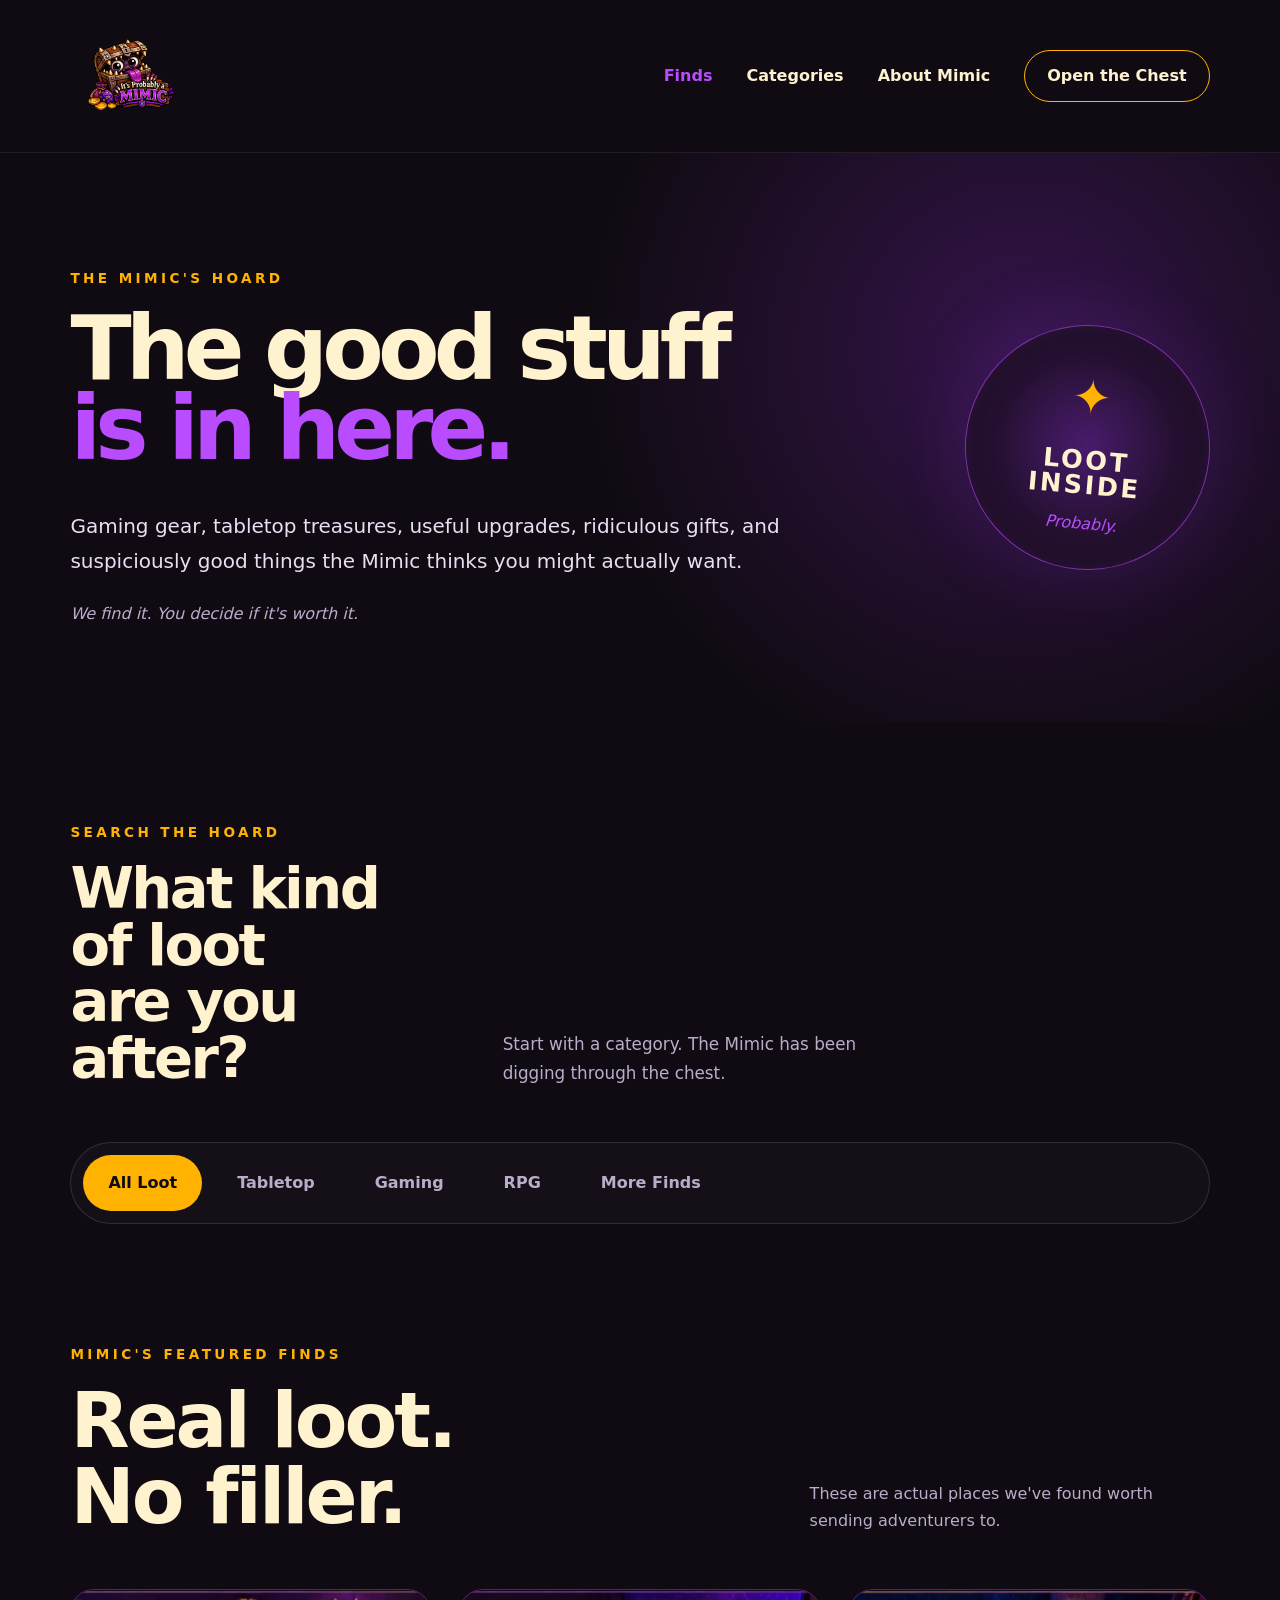
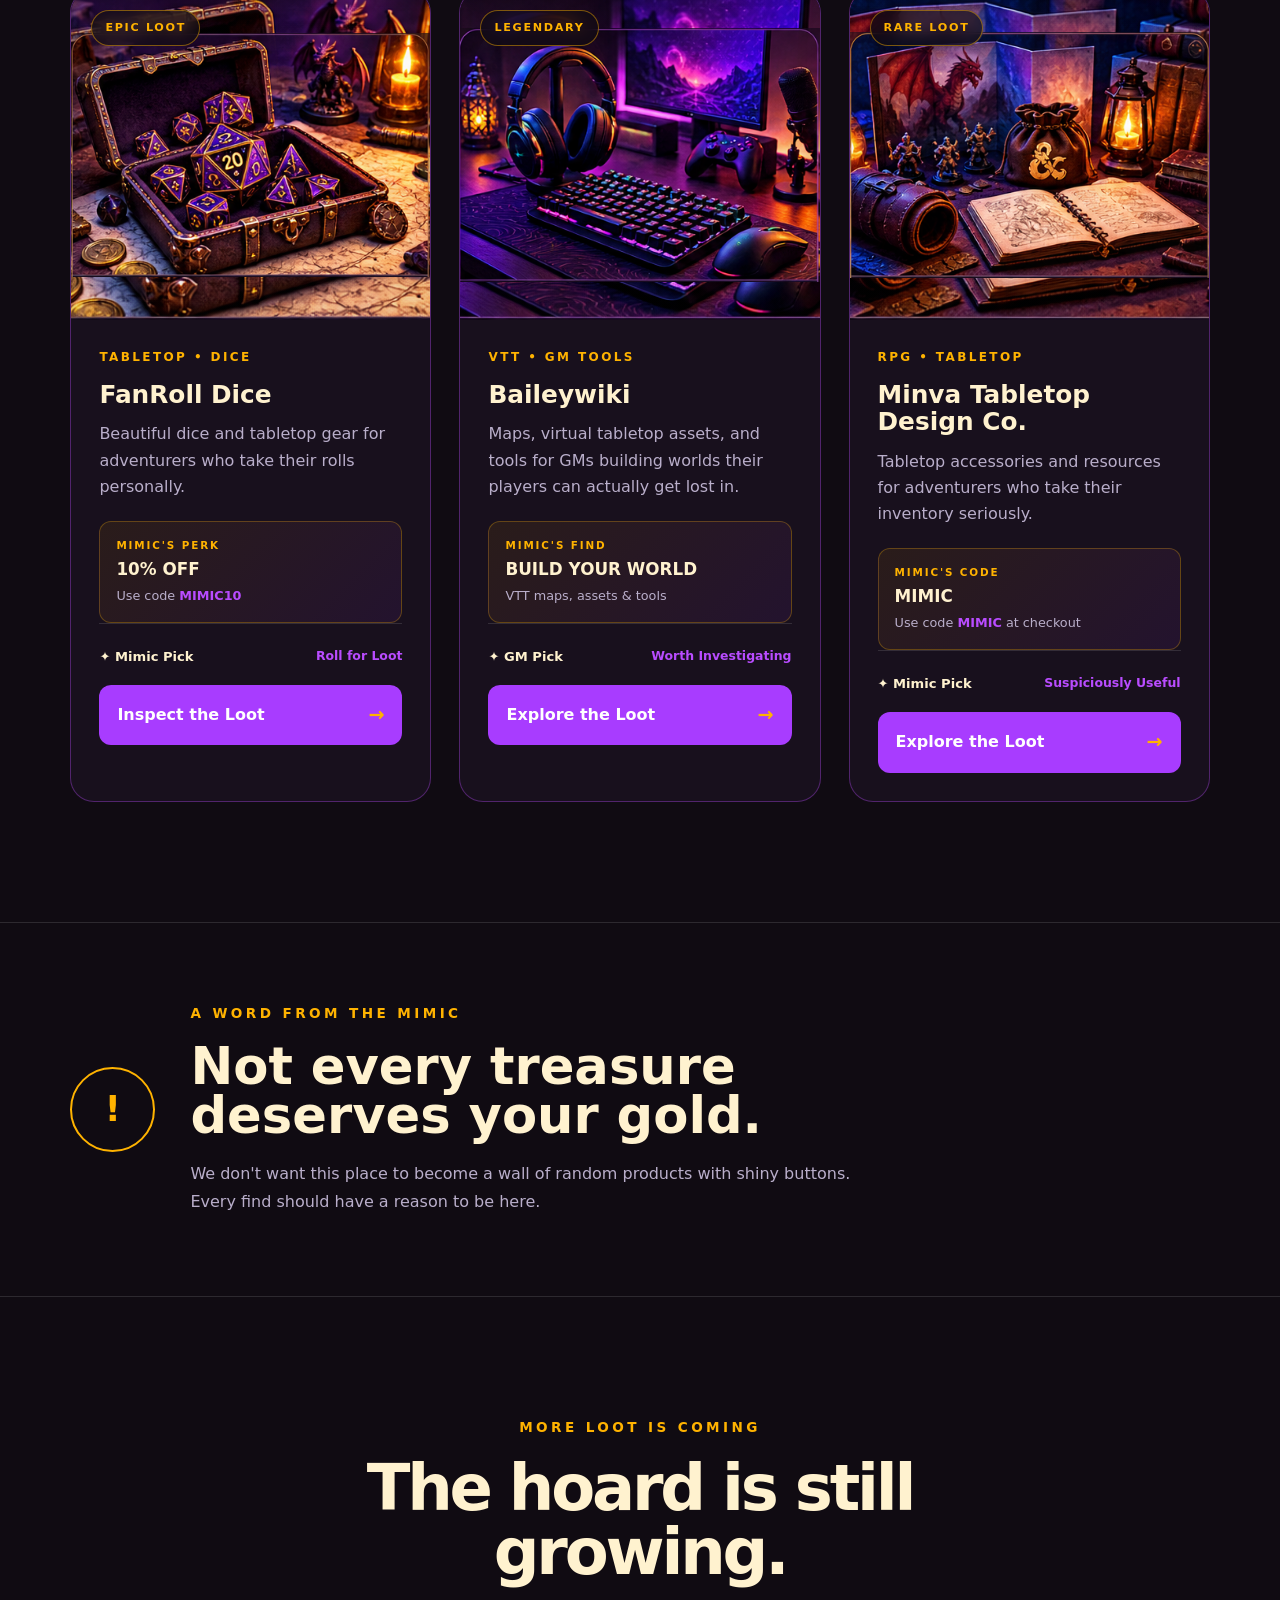
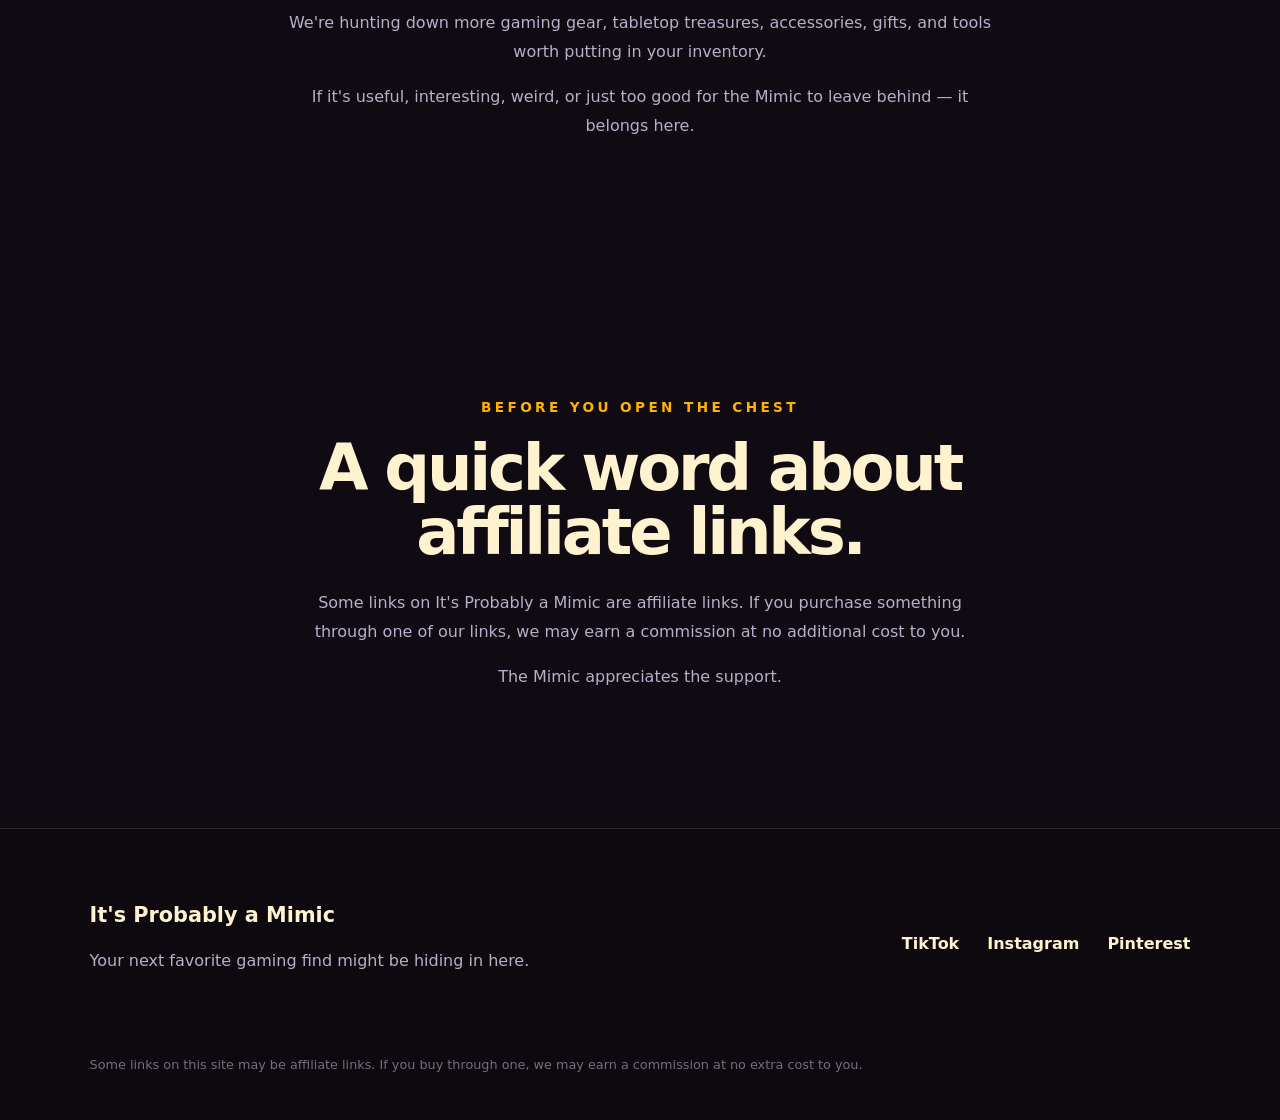
==== commit 8d86e556: "Update finds.html" ====
--- a/finds.html
+++ b/finds.html
@@ -1,559 +1,551 @@
 <!doctype html>
 <html lang="en">
+
 <head>
-<meta charset="utf-8">
-<meta name="viewport" content="width=device-width, initial-scale=1">
-
-<meta
-  name="description"
-  content="The Mimic's Hoard — tabletop gear, RPG resources, VTT tools, and gaming treasures worth finding."
->
-
-<title>The Mimic's Hoard | It's Probably a Mimic</title>
-
-<link rel="stylesheet" href="styles.css">
+  <meta charset="utf-8">
+  <meta name="viewport" content="width=device-width, initial-scale=1">
+
+  <meta
+    name="description"
+    content="The Mimic's Hoard — tabletop gear, RPG resources, VTT tools, and gaming treasures worth finding."
+  >
+
+  <title>The Mimic's Hoard | It's Probably a Mimic</title>
+
+  <link rel="stylesheet" href="styles.css">
 </head>
 
 <body class="finds-page">
 
-<header class="site-header">
-
-  <a class="brand" href="index.html" aria-label="It's Probably a Mimic home">
-    <img src="mimic-logo.png" alt="It's Probably a Mimic">
-  </a>
-
-  <nav class="main-nav">
-    <a href="finds.html" class="active">Finds</a>
-    <a href="index.html#categories">Categories</a>
-    <a href="index.html#about">About Mimic</a>
-    <a href="#hoard" class="nav-button">Open the Chest</a>
-  </nav>
-
-</header>
-
-
-<main>
-
   <!-- =====================================
-       FINDS HERO
+       HEADER
   ====================================== -->
 
-  <section class="finds-hero">
-
-    <div class="finds-hero-copy">
-
-      <p class="eyebrow">THE MIMIC'S HOARD</p>
-
-      <h1>
-        The good stuff<br>
-        <span>is in here.</span>
-      </h1>
-
-      <p class="finds-intro">
-        Gaming gear, tabletop treasures, useful upgrades,
-        ridiculous gifts, and suspiciously good things the
-        Mimic thinks you might actually want.
-      </p>
-
-      <p class="finds-note">
-        We find it. You decide if it's worth it.
+  <header class="site-header">
+
+    <a class="brand" href="index.html" aria-label="It's Probably a Mimic home">
+      <img src="mimic-logo.png" alt="It's Probably a Mimic">
+    </a>
+
+    <nav class="main-nav">
+      <a href="finds.html" class="active">Finds</a>
+      <a href="index.html#categories">Categories</a>
+      <a href="index.html#about">About Mimic</a>
+      <a href="#hoard" class="nav-button">Open the Chest</a>
+    </nav>
+
+  </header>
+
+
+  <main>
+
+    <!-- =====================================
+         FINDS HERO
+    ====================================== -->
+
+    <section class="finds-hero">
+
+      <div class="finds-hero-copy">
+
+        <p class="eyebrow">THE MIMIC'S HOARD</p>
+
+        <h1>
+          The good stuff<br>
+          <span>is in here.</span>
+        </h1>
+
+        <p class="finds-intro">
+          Gaming gear, tabletop treasures, useful upgrades,
+          ridiculous gifts, and suspiciously good things the
+          Mimic thinks you might actually want.
+        </p>
+
+        <p class="finds-note">
+          We find it. You decide if it's worth it.
+        </p>
+
+      </div>
+
+      <div class="hoard-badge">
+
+        <div class="hoard-badge-icon">✦</div>
+
+        <strong>
+          LOOT<br>
+          INSIDE
+        </strong>
+
+        <span>Probably.</span>
+
+      </div>
+
+    </section>
+
+
+    <!-- =====================================
+         CATEGORY / FILTER INTRO
+    ====================================== -->
+
+    <section class="filter-section" id="hoard">
+
+      <div class="section-heading compact">
+
+        <div>
+
+          <p class="eyebrow">SEARCH THE HOARD</p>
+
+          <h2>
+            What kind of loot<br>
+            are you after?
+          </h2>
+
+        </div>
+
+        <p>
+          Start with a category. The Mimic has been
+          digging through the chest.
+        </p>
+
+      </div>
+
+
+      <div class="filter-bar">
+
+        <a href="#featured" class="filter-button active">
+          All Loot
+        </a>
+
+        <a href="#fanroll" class="filter-button">
+          Tabletop
+        </a>
+
+        <a href="#baileywiki" class="filter-button">
+          Gaming
+        </a>
+
+        <a href="#minva" class="filter-button">
+          RPG
+        </a>
+
+        <a href="#categories" class="filter-button">
+          More Finds
+        </a>
+
+      </div>
+
+    </section>
+
+
+    <!-- =====================================
+         REAL AFFILIATE PARTNERS
+    ====================================== -->
+
+    <section class="featured-loot" id="featured">
+
+      <div class="loot-section-title">
+
+        <div>
+
+          <p class="eyebrow">MIMIC'S FEATURED FINDS</p>
+
+          <h2>
+            Real loot.<br>
+            No filler.
+          </h2>
+
+        </div>
+
+        <p>
+          These are actual places we've found worth
+          sending adventurers to.
+        </p>
+
+      </div>
+
+
+      <div class="product-grid">
+
+
+        <!-- =================================
+             FANROLL
+        ================================== -->
+
+        <article class="product-card" id="fanroll">
+
+          <div class="product-image tabletop-art">
+
+            <img
+              src="tabletop-dice-gear.png"
+              alt="Tabletop dice and game night gear"
+              class="product-art-image"
+            >
+
+            <span class="product-rarity">
+              EPIC LOOT
+            </span>
+
+          </div>
+
+
+          <div class="product-content">
+
+            <span class="product-category">
+              TABLETOP • DICE
+            </span>
+
+            <h3>
+              FanRoll Dice
+            </h3>
+
+            <p>
+              Beautiful dice and tabletop gear for adventurers
+              who take their rolls personally.
+            </p>
+
+
+            <div class="partner-perk">
+
+              <span class="perk-label">
+                MIMIC'S PERK
+              </span>
+
+              <strong>
+                10% OFF
+              </strong>
+
+              <span>
+                Use code <b>MIMIC10</b>
+              </span>
+
+            </div>
+
+
+            <div class="product-meta">
+
+              <span class="loot-rating">
+                ✦ Mimic Pick
+              </span>
+
+              <span class="loot-status">
+                Roll for Loot
+              </span>
+
+            </div>
+
+
+            <a
+              href="https://fanrolldice.com/itsprobablyamimic"
+              class="loot-button"
+              target="_blank"
+              rel="sponsored noopener"
+            >
+              Inspect the Loot <span>→</span>
+            </a>
+
+          </div>
+
+        </article>
+
+
+        <!-- =================================
+             BAILEYWIKI
+        ================================== -->
+
+        <article class="product-card" id="baileywiki">
+
+          <div class="product-image gaming-art">
+
+            <img
+              src="gaming-setup-finds.png"
+              alt="Gaming setup with PC, keyboard, headset, and gaming accessories"
+              class="product-art-image"
+            >
+
+            <span class="product-rarity">
+              LEGENDARY
+            </span>
+
+          </div>
+
+
+          <div class="product-content">
+
+            <span class="product-category">
+              VTT • GM TOOLS
+            </span>
+
+            <h3>
+              Baileywiki
+            </h3>
+
+            <p>
+              Maps, virtual tabletop assets, and tools for GMs
+              building worlds their players can actually get lost in.
+            </p>
+
+
+            <div class="partner-perk">
+
+              <span class="perk-label">
+                MIMIC'S FIND
+              </span>
+
+              <strong>
+                BUILD YOUR WORLD
+              </strong>
+
+              <span>
+                VTT maps, assets &amp; tools
+              </span>
+
+            </div>
+
+
+            <div class="product-meta">
+
+              <span class="loot-rating">
+                ✦ GM Pick
+              </span>
+
+              <span class="loot-status">
+                Worth Investigating
+              </span>
+
+            </div>
+
+
+            <a
+              href="https://baileywiki.com?fpr=i6c6bt"
+              class="loot-button"
+              target="_blank"
+              rel="sponsored noopener"
+            >
+              Explore the Loot <span>→</span>
+            </a>
+
+          </div>
+
+        </article>
+
+
+        <!-- =================================
+             MINVA
+        ================================== -->
+
+        <article class="product-card" id="minva">
+
+          <div class="product-image rpg-art">
+
+            <img
+              src="rpg-campaign-finds.png"
+              alt="RPG campaign tabletop gear and adventure supplies"
+              class="product-art-image"
+            >
+
+            <span class="product-rarity">
+              RARE LOOT
+            </span>
+
+          </div>
+
+
+          <div class="product-content">
+
+            <span class="product-category">
+              RPG • TABLETOP
+            </span>
+
+            <h3>
+              Minva Tabletop Design Co.
+            </h3>
+
+            <p>
+              Tabletop accessories and resources for adventurers
+              who take their inventory seriously.
+            </p>
+
+
+            <div class="partner-perk">
+
+              <span class="perk-label">
+                MIMIC'S CODE
+              </span>
+
+              <strong>
+                MIMIC
+              </strong>
+
+              <span>
+                Use code <b>MIMIC</b> at checkout
+              </span>
+
+            </div>
+
+
+            <div class="product-meta">
+
+              <span class="loot-rating">
+                ✦ Mimic Pick
+              </span>
+
+              <span class="loot-status">
+                Suspiciously Useful
+              </span>
+
+            </div>
+
+
+            <a
+              href="https://minva-tabletop-design-co.myshopify.com/?ref=MIMIC"
+              class="loot-button"
+              target="_blank"
+              rel="sponsored noopener"
+            >
+              Explore the Loot <span>→</span>
+            </a>
+
+          </div>
+
+        </article>
+
+
+      </div>
+
+    </section>
+
+
+    <!-- =====================================
+         WHY THESE FINDS
+    ====================================== -->
+
+    <section class="mimic-warning">
+
+      <div class="warning-mark">
+        !
+      </div>
+
+      <div>
+
+        <p class="eyebrow">
+          A WORD FROM THE MIMIC
+        </p>
+
+        <h2>
+          Not every treasure<br>
+          deserves your gold.
+        </h2>
+
+        <p>
+          We don't want this place to become a wall of random
+          products with shiny buttons. Every find should have
+          a reason to be here.
+        </p>
+
+      </div>
+
+    </section>
+
+
+    <!-- =====================================
+         MORE CATEGORIES
+    ====================================== -->
+
+    <section class="affiliate-note" id="categories">
+
+      <p class="eyebrow">
+        MORE LOOT IS COMING
+      </p>
+
+      <h2>
+        The hoard is still growing.
+      </h2>
+
+      <p>
+        We're hunting down more gaming gear, tabletop treasures,
+        accessories, gifts, and tools worth putting in your inventory.
+      </p>
+
+      <p>
+        If it's useful, interesting, weird, or just too good
+        for the Mimic to leave behind — it belongs here.
+      </p>
+
+    </section>
+
+
+    <!-- =====================================
+         AFFILIATE DISCLOSURE
+    ====================================== -->
+
+    <section class="affiliate-disclosure">
+
+      <p class="eyebrow">
+        BEFORE YOU OPEN THE CHEST
+      </p>
+
+      <h2>
+        A quick word about affiliate links.
+      </h2>
+
+      <p>
+        Some links on It's Probably a Mimic are affiliate links.
+        If you purchase something through one of our links,
+        we may earn a commission at no additional cost to you.
+      </p>
+
+      <p>
+        The Mimic appreciates the support.
+      </p>
+
+    </section>
+
+  </main>
+
+
+  <!-- =====================================
+       FOOTER
+  ====================================== -->
+
+  <footer>
+
+    <div class="footer-brand">
+
+      <strong>
+        It's Probably a Mimic
+      </strong>
+
+      <p>
+        Your next favorite gaming find might be hiding in here.
       </p>
 
     </div>
 
-    <div class="hoard-badge">
-
-      <div class="hoard-badge-icon">✦</div>
-
-      <strong>
-        LOOT<br>
-        INSIDE
-      </strong>
-
-      <span>Probably.</span>
+
+    <div class="footer-links">
+
+      <a href="#">
+        TikTok
+      </a>
+
+      <a href="#">
+        Instagram
+      </a>
+
+      <a href="#">
+        Pinterest
+      </a>
 
     </div>
 
-  </section>
-
-
-  <!-- =====================================
-       CATEGORY / FILTER INTRO
-  ====================================== -->
-
-  <section class="filter-section" id="hoard">
-
-    <div class="section-heading compact">
-
-      <div>
-
-        <p class="eyebrow">SEARCH THE HOARD</p>
-
-        <h2>
-          What kind of loot<br>
-          are you after?
-        </h2>
-
-      </div>
-
-      <p>
-        Start with a category. The Mimic has been
-        digging through the chest.
-      </p>
-
-    </div>
-
-
-    <div class="filter-bar">
-
-      <a href="#featured" class="filter-button active">
-        All Loot
-      </a>
-
-      <a href="#fanroll" class="filter-button">
-        Tabletop
-      </a>
-
-      <a href="#baileywiki" class="filter-button">
-        Gaming
-      </a>
-
-      <a href="#minva" class="filter-button">
-        RPG
-      </a>
-
-      <a href="#categories" class="filter-button">
-        More Finds
-      </a>
-
-    </div>
-
-  </section>
-
-
-  <!-- =====================================
-       REAL AFFILIATE PARTNERS
-  ====================================== -->
-
-  <section class="featured-loot" id="featured">
-
-    <div class="loot-section-title">
-
-      <div>
-
-        <p class="eyebrow">MIMIC'S FEATURED FINDS</p>
-
-        <h2>
-          Real loot.<br>
-          No filler.
-        </h2>
-
-      </div>
-
-      <p>
-        These are actual places we've found worth
-        sending adventurers to.
-      </p>
-
-    </div>
-
-
-    <div class="product-grid">
-
-
-      <!-- =================================
-           FANROLL
-      ================================== -->
-
-      <article class="product-card" id="fanroll">
-
-        <div class="product-image tabletop-art">
-
-          <div class="dice-cluster">
-
-            <span class="die d20">20</span>
-            <span class="die d12">12</span>
-            <span class="die d8">8</span>
-            <span class="die d6">6</span>
-
-          </div>
-
-          <span class="product-rarity">
-            EPIC LOOT
-          </span>
-
-        </div>
-
-
-        <div class="product-content">
-
-          <span class="product-category">
-            TABLETOP • DICE
-          </span>
-
-          <h3>
-            FanRoll Dice
-          </h3>
-
-          <p>
-            Beautiful dice and tabletop gear for adventurers
-            who take their rolls personally.
-          </p>
-
-
-          <div class="partner-perk">
-
-            <span class="perk-label">
-              MIMIC'S PERK
-            </span>
-
-            <strong>
-              10% OFF
-            </strong>
-
-            <span>
-              Use code <b>MIMIC10</b>
-            </span>
-
-          </div>
-
-
-          <div class="product-meta">
-
-            <span class="loot-rating">
-              ✦ Mimic Pick
-            </span>
-
-            <span class="loot-status">
-              Roll for Loot
-            </span>
-
-          </div>
-
-
-          <a
-            href="https://fanrolldice.com/itsprobablyamimic"
-            class="loot-button"
-            target="_blank"
-            rel="sponsored noopener"
-          >
-            Inspect the Loot <span>→</span>
-          </a>
-
-        </div>
-
-      </article>
-
-
-      <!-- =================================
-           BAILEYWIKI
-      ================================== -->
-
-      <article class="product-card" id="baileywiki">
-
-        <div class="product-image gaming-art">
-
-          <div class="gaming-setup-art">
-
-            <div class="monitor"></div>
-
-            <div class="keyboard">
-              <i></i><i></i><i></i><i></i><i></i>
-              <i></i><i></i><i></i><i></i><i></i>
-              <i></i><i></i><i></i><i></i><i></i>
-            </div>
-
-            <div class="mouse"></div>
-
-          </div>
-
-          <span class="product-rarity">
-            LEGENDARY
-          </span>
-
-        </div>
-
-
-        <div class="product-content">
-
-          <span class="product-category">
-            VTT • GM TOOLS
-          </span>
-
-          <h3>
-            Baileywiki
-          </h3>
-
-          <p>
-            Maps, virtual tabletop assets, and tools for GMs
-            building worlds their players can actually get lost in.
-          </p>
-
-
-          <div class="partner-perk">
-
-            <span class="perk-label">
-              MIMIC'S FIND
-            </span>
-
-            <strong>
-              BUILD YOUR WORLD
-            </strong>
-
-            <span>
-              VTT maps, assets &amp; tools
-            </span>
-
-          </div>
-
-
-          <div class="product-meta">
-
-            <span class="loot-rating">
-              ✦ GM Pick
-            </span>
-
-            <span class="loot-status">
-              Worth Investigating
-            </span>
-
-          </div>
-
-
-          <a
-            href="https://baileywiki.com?fpr=i6c6bt"
-            class="loot-button"
-            target="_blank"
-            rel="sponsored noopener"
-          >
-            Explore the Loot <span>→</span>
-          </a>
-
-        </div>
-
-      </article>
-
-
-      <!-- =================================
-           MINVA
-      ================================== -->
-
-      <article class="product-card" id="minva">
-
-        <div class="product-image rpg-art">
-
-          <div class="rpg-scroll">
-
-            <span>✦</span>
-
-            <strong>
-              RPG
-            </strong>
-
-            <small>
-              ADVENTURE AWAITS
-            </small>
-
-          </div>
-
-          <span class="product-rarity">
-            RARE LOOT
-          </span>
-
-        </div>
-
-
-        <div class="product-content">
-
-          <span class="product-category">
-            RPG • TABLETOP
-          </span>
-
-          <h3>
-            Minva Tabletop Design Co.
-          </h3>
-
-          <p>
-            Tabletop accessories and resources for adventurers
-            who take their inventory seriously.
-          </p>
-
-
-          <div class="partner-perk">
-
-            <span class="perk-label">
-              MIMIC'S CODE
-            </span>
-
-            <strong>
-              MIMIC
-            </strong>
-
-            <span>
-              Use code <b>MIMIC</b> at checkout
-            </span>
-
-          </div>
-
-
-          <div class="product-meta">
-
-            <span class="loot-rating">
-              ✦ Mimic Pick
-            </span>
-
-            <span class="loot-status">
-              Suspiciously Useful
-            </span>
-
-          </div>
-
-
-          <a
-            href="https://minva-tabletop-design-co.myshopify.com/?ref=MIMIC"
-            class="loot-button"
-            target="_blank"
-            rel="sponsored noopener"
-          >
-            Explore the Loot <span>→</span>
-          </a>
-
-        </div>
-
-      </article>
-
-    </div>
-
-  </section>
-
-
-  <!-- =====================================
-       WHY THESE FINDS
-  ====================================== -->
-
-  <section class="mimic-warning">
-
-    <div class="warning-mark">
-      !
-    </div>
-
-    <div>
-
-      <p class="eyebrow">
-        A WORD FROM THE MIMIC
-      </p>
-
-      <h2>
-        Not every treasure<br>
-        deserves your gold.
-      </h2>
-
-      <p>
-        We don't want this place to become a wall of random
-        products with shiny buttons. Every find should have
-        a reason to be here.
-      </p>
-
-    </div>
-
-  </section>
-
-
-  <!-- =====================================
-       MORE CATEGORIES
-  ====================================== -->
-
-  <section class="affiliate-note" id="categories">
-
-    <p class="eyebrow">
-      MORE LOOT IS COMING
+
+    <p class="disclosure">
+      Some links on this site may be affiliate links.
+      If you buy through one, we may earn a commission
+      at no extra cost to you.
     </p>
 
-    <h2>
-      The hoard is still growing.
-    </h2>
-
-    <p>
-      We're hunting down more gaming gear, tabletop treasures,
-      accessories, gifts, and tools worth putting in your inventory.
-    </p>
-
-    <p>
-      If it's useful, interesting, weird, or just too good
-      for the Mimic to leave behind — it belongs here.
-    </p>
-
-  </section>
-
-
-  <!-- =====================================
-       AFFILIATE DISCLOSURE
-  ====================================== -->
-
-  <section class="affiliate-disclosure">
-
-    <p class="eyebrow">
-      BEFORE YOU OPEN THE CHEST
-    </p>
-
-    <h2>
-      A quick word about affiliate links.
-    </h2>
-
-    <p>
-      Some links on It's Probably a Mimic are affiliate links.
-      If you purchase something through one of our links,
-      we may earn a commission at no additional cost to you.
-    </p>
-
-    <p>
-      The Mimic appreciates the support.
-    </p>
-
-  </section>
-
-</main>
-
-
-<footer>
-
-  <div class="footer-brand">
-
-    <strong>
-      It's Probably a Mimic
-    </strong>
-
-    <p>
-      Your next favorite gaming find might be hiding in here.
-    </p>
-
-  </div>
-
-
-  <div class="footer-links">
-
-    <a href="#">
-      TikTok
-    </a>
-
-    <a href="#">
-      Instagram
-    </a>
-
-    <a href="#">
-      Pinterest
-    </a>
-
-  </div>
-
-
-  <p class="disclosure">
-    Some links on this site may be affiliate links.
-    If you buy through one, we may earn a commission
-    at no extra cost to you.
-  </p>
-
-</footer>
+  </footer>
+
 
 </body>
 </html>
--- a/styles.css
+++ b/styles.css
@@ -15,9 +15,9 @@
 }
 
 
-/* ------------------------------
+/* =================================
    RESET
------------------------------- */
+================================= */
 
 * {
     box-sizing: border-box;
@@ -39,6 +39,7 @@
         BlinkMacSystemFont,
         "Segoe UI",
         sans-serif;
+    line-height: 1.6;
 }
 
 a {
@@ -56,13 +57,13 @@
 }
 
 
-/* ------------------------------
+/* =================================
    HEADER
------------------------------- */
+================================= */
 
 .site-header {
-    min-height: 125px;
-    padding: 24px 5.5%;
+    min-height: 100px;
+    padding: 16px 5.5%;
     display: flex;
     align-items: center;
     justify-content: space-between;
@@ -73,14 +74,14 @@
 }
 
 .brand img {
-    width: 105px;
+    width: 120px;
     height: auto;
 }
 
 .main-nav {
     display: flex;
     align-items: center;
-    gap: 42px;
+    gap: 34px;
 }
 
 .main-nav a {
@@ -96,7 +97,7 @@
 
 .nav-button {
     border: 1px solid var(--gold);
-    padding: 14px 25px;
+    padding: 12px 22px;
     border-radius: 999px;
     color: var(--cream) !important;
 }
@@ -107,9 +108,9 @@
 }
 
 
-/* ------------------------------
+/* =================================
    EYEBROW
------------------------------- */
+================================= */
 
 .eyebrow {
     margin: 0 0 18px;
@@ -121,9 +122,822 @@
 }
 
 
-/* ------------------------------
-   FINDS HERO
------------------------------- */
+/* =================================
+   HERO
+================================= */
+
+.hero {
+    min-height: 720px;
+    padding: 100px 7%;
+    display: grid;
+    grid-template-columns: 1fr 1fr;
+    align-items: center;
+    gap: 60px;
+    background:
+        radial-gradient(
+            circle at 85% 50%,
+            rgba(126, 27, 172, 0.42),
+            transparent 48%
+        ),
+        linear-gradient(
+            110deg,
+            #100b12 0%,
+            #150c18 48%,
+            #30103d 100%
+        );
+}
+
+.hero-copy {
+    max-width: 720px;
+}
+
+.hero h1 {
+    margin: 0;
+    color: var(--cream);
+    font-size: clamp(70px, 7vw, 120px);
+    line-height: .9;
+    letter-spacing: -5px;
+    font-weight: 900;
+}
+
+.hero h1 span {
+    color: var(--purple-bright);
+}
+
+.hero-text {
+    max-width: 670px;
+    margin: 35px 0 30px;
+    color: #d8cde0;
+    font-size: 20px;
+    line-height: 1.7;
+}
+
+.hero-actions {
+    display: flex;
+    gap: 16px;
+    flex-wrap: wrap;
+}
+
+.button {
+    display: inline-flex;
+    align-items: center;
+    justify-content: center;
+    min-height: 62px;
+    padding: 0 30px;
+    border-radius: 999px;
+    font-weight: 900;
+    font-size: 17px;
+    transition:
+        transform .2s ease,
+        box-shadow .2s ease,
+        background .2s ease;
+}
+
+.button:hover {
+    transform: translateY(-3px);
+}
+
+.button.primary {
+    background: linear-gradient(
+        135deg,
+        #a737ff,
+        #8b28d8
+    );
+    box-shadow: 0 15px 40px rgba(163, 55, 255, 0.25);
+}
+
+.button.primary:hover {
+    background: var(--purple-bright);
+}
+
+.button.secondary {
+    border: 1px solid rgba(255,255,255,.22);
+    color: var(--cream);
+}
+
+.button.secondary:hover {
+    border-color: var(--purple-bright);
+}
+
+.hero-note {
+    margin-top: 28px;
+    color: #b8a9c0;
+    font-style: italic;
+}
+
+
+/* =================================
+   HERO MIMIC
+================================= */
+
+.hero-visual {
+    position: relative;
+    min-height: 520px;
+    border: 1px solid rgba(205, 74, 255, 0.45);
+    border-radius: 32px;
+    display: flex;
+    align-items: center;
+    justify-content: center;
+    background:
+        radial-gradient(
+            circle at center,
+            rgba(155, 44, 206, 0.28),
+            transparent 58%
+        ),
+        rgba(54, 17, 65, 0.45);
+    overflow: visible;
+}
+
+.hero-mimic {
+    width: min(85%, 520px);
+    filter:
+        drop-shadow(0 25px 35px rgba(0,0,0,.45));
+}
+
+.mimic-note {
+    position: absolute;
+    right: -20px;
+    bottom: -25px;
+    width: 150px;
+    padding: 20px;
+    display: flex;
+    flex-direction: column;
+    gap: 3px;
+    background: var(--cream);
+    color: #241526;
+    border: 1px solid #d8c29a;
+    box-shadow: 0 18px 40px rgba(0,0,0,.35);
+    transform: rotate(3deg);
+    font-family: Georgia, serif;
+    font-size: 17px;
+}
+
+.mimic-note strong {
+    margin-top: 5px;
+    color: #9c39e8;
+    font-size: 25px;
+}
+
+
+/* =================================
+   GENERAL SECTIONS
+================================= */
+
+.section {
+    padding: 110px 4%;
+}
+
+.section-heading {
+    max-width: 850px;
+}
+
+.section-heading h2,
+.loot-section-title h2 {
+    margin: 0;
+    color: var(--cream);
+    font-size: clamp(52px, 6vw, 86px);
+    line-height: .98;
+    letter-spacing: -3px;
+}
+
+.section-heading > p:last-child {
+    max-width: 850px;
+    margin-top: 28px;
+    color: var(--muted);
+    font-size: 19px;
+}
+
+
+/* =================================
+   HOMEPAGE LOOT SECTION
+================================= */
+
+.loot-section {
+    background:
+        radial-gradient(
+            circle at 80% 10%,
+            rgba(104, 30, 130, 0.28),
+            transparent 35%
+        ),
+        #100b12;
+}
+
+.treasure-divider {
+    display: flex;
+    align-items: center;
+    gap: 20px;
+    margin: 65px 0 35px;
+}
+
+.treasure-divider span {
+    height: 1px;
+    flex: 1;
+    background: linear-gradient(
+        90deg,
+        transparent,
+        var(--gold)
+    );
+}
+
+.treasure-divider span:last-child {
+    background: linear-gradient(
+        90deg,
+        var(--gold),
+        transparent
+    );
+}
+
+.treasure-icon {
+    color: var(--gold);
+    font-size: 28px;
+}
+
+
+/* =================================
+   HOMEPAGE LOOT CARDS
+================================= */
+
+.loot-grid {
+    display: grid;
+    grid-template-columns: repeat(3, 1fr);
+    gap: 24px;
+}
+
+.loot-card {
+    overflow: hidden;
+    border: 1px solid var(--border, rgba(214,143,255,.28));
+    border-radius: 26px;
+    background:
+        linear-gradient(
+            180deg,
+            rgba(46, 17, 57, 0.9),
+            rgba(20, 13, 23, 0.98)
+        );
+    box-shadow:
+        0 25px 60px rgba(0,0,0,0.25);
+    transition:
+        transform 0.25s ease,
+        border-color 0.25s ease;
+}
+
+.loot-card:hover {
+    transform: translateY(-7px);
+    border-color: var(--purple-bright);
+}
+
+.loot-image {
+    position: relative;
+    height: 310px;
+    overflow: hidden;
+}
+
+.tabletop-image {
+    background:
+        radial-gradient(
+            circle at 50% 60%,
+            rgba(139, 55, 255, 0.38),
+            transparent 42%
+        ),
+        linear-gradient(
+            135deg,
+            #25132c,
+            #100b13
+        );
+}
+
+.gaming-image {
+    background:
+        radial-gradient(
+            circle at 50% 45%,
+            rgba(0, 174, 255, 0.28),
+            transparent 35%
+        ),
+        linear-gradient(
+            135deg,
+            #17122a,
+            #0b0d17
+        );
+}
+
+.rpg-image {
+    background:
+        radial-gradient(
+            circle at 50% 50%,
+            rgba(128, 44, 214, 0.42),
+            transparent 40%
+        ),
+        linear-gradient(
+            135deg,
+            #21112d,
+            #0b0910
+        );
+}
+
+
+/* =================================
+   HOMEPAGE TABLETOP ART
+================================= */
+
+.dice-scene {
+    position: absolute;
+    inset: 0;
+}
+
+.dice {
+    position: absolute;
+    display: grid;
+    place-items: center;
+    border: 3px solid #d5b7ff;
+    background:
+        linear-gradient(
+            135deg,
+            #2b0a4a,
+            #8d2ed2
+        );
+    color: #fff;
+    font-weight: 900;
+    box-shadow:
+        0 15px 30px rgba(0,0,0,0.4),
+        0 0 25px rgba(167, 55, 255, 0.3);
+}
+
+.d20 {
+    width: 125px;
+    height: 125px;
+    left: 25%;
+    top: 25%;
+    clip-path: polygon(
+        50% 0%,
+        94% 28%,
+        78% 88%,
+        22% 88%,
+        6% 28%
+    );
+    font-size: 32px;
+}
+
+.d12 {
+    width: 82px;
+    height: 82px;
+    right: 21%;
+    top: 18%;
+    clip-path: polygon(
+        50% 0%,
+        100% 25%,
+        90% 78%,
+        50% 100%,
+        10% 78%,
+        0% 25%
+    );
+}
+
+.d8 {
+    width: 75px;
+    height: 75px;
+    left: 13%;
+    bottom: 17%;
+    clip-path: polygon(
+        50% 0%,
+        100% 50%,
+        50% 100%,
+        0% 50%
+    );
+}
+
+.d6 {
+    width: 70px;
+    height: 70px;
+    right: 12%;
+    bottom: 19%;
+    border-radius: 16px;
+    transform: rotate(14deg);
+}
+
+.dice-glow {
+    position: absolute;
+    width: 280px;
+    height: 100px;
+    left: 50%;
+    bottom: 20px;
+    transform: translateX(-50%);
+    background: rgba(143, 44, 255, 0.3);
+    filter: blur(35px);
+}
+
+
+/* =================================
+   HOMEPAGE GAMING ART
+================================= */
+
+.gaming-scene {
+    position: absolute;
+    inset: 0;
+}
+
+.gaming-scene .monitor {
+    position: absolute;
+    width: 180px;
+    height: 115px;
+    left: 50%;
+    top: 34px;
+    transform: translateX(-50%);
+    border: 7px solid #25243c;
+    border-radius: 8px;
+    background: #090a12;
+    box-shadow: 0 0 35px rgba(114, 57, 255, 0.4);
+}
+
+.monitor-screen {
+    width: 100%;
+    height: 100%;
+    background:
+        radial-gradient(
+            circle at 50% 45%,
+            #b43cff,
+            #1b0d38 55%,
+            #080913
+        );
+}
+
+.headset {
+    position: absolute;
+    left: 28px;
+    top: 75px;
+    width: 100px;
+    height: 105px;
+}
+
+.headband {
+    position: absolute;
+    width: 76px;
+    height: 76px;
+    left: 12px;
+    top: 0;
+    border: 8px solid #d7d7ef;
+    border-bottom: 0;
+    border-radius: 60px 60px 0 0;
+}
+
+.ear {
+    position: absolute;
+    top: 56px;
+    width: 30px;
+    height: 44px;
+    border-radius: 9px;
+    background: #c6c6e4;
+}
+
+.left-ear {
+    left: 4px;
+}
+
+.right-ear {
+    right: 4px;
+}
+
+.gaming-scene .keyboard {
+    position: absolute;
+    left: 50%;
+    bottom: 35px;
+    width: 220px;
+    height: 70px;
+    padding: 10px;
+    display: grid;
+    grid-template-columns: repeat(6, 1fr);
+    gap: 6px;
+    transform: translateX(-50%) perspective(200px) rotateX(35deg);
+    border-radius: 9px;
+    background: #171728;
+    box-shadow: 0 20px 30px rgba(0,0,0,0.5);
+}
+
+.gaming-scene .keyboard i {
+    border-radius: 3px;
+    background: #7f36a8;
+    box-shadow: 0 0 8px rgba(181, 60, 255, 0.6);
+}
+
+.controller {
+    position: absolute;
+    right: 35px;
+    bottom: 45px;
+    width: 90px;
+    height: 55px;
+    border-radius: 30px;
+    background: #262638;
+    transform: rotate(-10deg);
+}
+
+.controller span {
+    position: absolute;
+    width: 12px;
+    height: 12px;
+    border-radius: 50%;
+    background: #a43dff;
+}
+
+.controller span:first-child {
+    left: 22px;
+    top: 20px;
+}
+
+.controller span:last-child {
+    right: 22px;
+    top: 15px;
+}
+
+
+/* =================================
+   HOMEPAGE RPG ART
+================================= */
+
+.rpg-scene {
+    position: absolute;
+    inset: 0;
+}
+
+.book {
+    position: absolute;
+    width: 190px;
+    height: 125px;
+    left: 50%;
+    top: 115px;
+    border: 5px solid #4d261e;
+    border-radius: 5px;
+    background:
+        linear-gradient(
+            135deg,
+            #782e35,
+            #c66a39
+        );
+    box-shadow: 0 20px 30px rgba(0,0,0,0.45);
+}
+
+.book-back {
+    transform: translateX(-40%) rotate(-7deg);
+}
+
+.book-front {
+    transform: translateX(-60%) rotate(8deg);
+    background:
+        linear-gradient(
+            135deg,
+            #8d3b48,
+            #d37d45
+        );
+}
+
+.dragon-silhouette {
+    position: absolute;
+    left: 50%;
+    top: 125px;
+    transform: translateX(-50%);
+    font-size: 90px;
+    filter: drop-shadow(0 8px 10px rgba(0,0,0,0.5));
+}
+
+.lantern {
+    position: absolute;
+    left: 35px;
+    bottom: 30px;
+    width: 60px;
+    height: 90px;
+    border: 5px solid #d28c3d;
+    border-radius: 12px;
+    background: rgba(255, 166, 55, 0.12);
+}
+
+.lantern span {
+    position: absolute;
+    width: 25px;
+    height: 45px;
+    left: 50%;
+    top: 20px;
+    transform: translateX(-50%);
+    border-radius: 50%;
+    background: #ffbd4b;
+    box-shadow: 0 0 30px #ff9d2e;
+}
+
+.potion {
+    position: absolute;
+    right: 45px;
+    bottom: 35px;
+    width: 55px;
+    height: 70px;
+    border-radius: 20px 20px 25px 25px;
+    background: #7422b0;
+    box-shadow: 0 0 25px rgba(180, 55, 255, 0.55);
+}
+
+.potion span {
+    position: absolute;
+    left: 14px;
+    top: -20px;
+    width: 27px;
+    height: 25px;
+    border-radius: 5px;
+    background: #9f7548;
+}
+
+
+/* =================================
+   HOMEPAGE CARD CONTENT
+================================= */
+
+.loot-content {
+    padding: 28px 28px 32px;
+}
+
+.loot-label {
+    display: flex;
+    align-items: center;
+    gap: 10px;
+    color: var(--gold);
+    font-size: 14px;
+    font-weight: 900;
+    letter-spacing: 3px;
+}
+
+.loot-symbol {
+    font-size: 20px;
+}
+
+.loot-content h3 {
+    margin: 12px 0;
+    color: var(--cream);
+    font-size: 27px;
+    line-height: 1.1;
+}
+
+.loot-content p {
+    margin: 0;
+    min-height: 90px;
+    color: var(--muted);
+    font-size: 16px;
+}
+
+.text-link {
+    display: inline-flex;
+    align-items: center;
+    gap: 10px;
+    margin-top: 22px;
+    color: var(--purple-bright);
+    font-weight: 900;
+    font-size: 17px;
+}
+
+.text-link span {
+    color: var(--gold);
+    transition: transform 0.2s ease;
+}
+
+.text-link:hover span {
+    transform: translateX(5px);
+}
+
+.section-transition {
+    display: flex;
+    align-items: center;
+    gap: 20px;
+    margin-top: 90px;
+}
+
+.section-transition span {
+    flex: 1;
+    height: 1px;
+    background: linear-gradient(
+        90deg,
+        transparent,
+        var(--gold)
+    );
+}
+
+.section-transition span:last-child {
+    background: linear-gradient(
+        90deg,
+        var(--gold),
+        transparent
+    );
+}
+
+.section-transition div {
+    color: var(--gold);
+    font-size: 25px;
+}
+
+
+/* =================================
+   CATEGORIES
+================================= */
+
+.categories-section {
+    background:
+        radial-gradient(
+            circle at 50% 0,
+            rgba(102, 30, 135, 0.3),
+            transparent 45%
+        ),
+        #160c1c;
+}
+
+.centered {
+    margin: 0 auto;
+    text-align: center;
+}
+
+.centered > p:last-child {
+    margin-left: auto;
+    margin-right: auto;
+}
+
+.category-grid {
+    max-width: 1200px;
+    margin: 60px auto 0;
+    display: grid;
+    grid-template-columns: repeat(2, 1fr);
+    gap: 18px;
+}
+
+.category-card {
+    min-height: 125px;
+    padding: 24px 28px;
+    display: grid;
+    grid-template-columns: 60px 1fr auto;
+    align-items: center;
+    gap: 18px;
+    border: 1px solid rgba(214,143,255,.28);
+    border-radius: 20px;
+    background: rgba(20, 12, 24, 0.72);
+    transition:
+        transform 0.2s ease,
+        border-color 0.2s ease;
+}
+
+.category-card:hover {
+    transform: translateY(-4px);
+    border-color: var(--gold);
+}
+
+.category-icon {
+    color: var(--gold);
+    font-size: 34px;
+    text-align: center;
+}
+
+.category-card strong {
+    display: block;
+    color: var(--cream);
+    font-size: 21px;
+}
+
+.category-card span {
+    display: block;
+    margin-top: 5px;
+    color: var(--muted);
+    font-size: 14px;
+}
+
+.category-card b {
+    color: var(--purple-bright);
+    font-size: 25px;
+}
+
+
+/* =================================
+   ABOUT
+================================= */
+
+.about {
+    display: grid;
+    grid-template-columns: 1fr 1fr;
+    gap: 90px;
+    background: #100b12;
+}
+
+.about-heading h2 {
+    margin: 0;
+    color: var(--cream);
+    font-size: clamp(50px, 5vw, 78px);
+    line-height: 1;
+    letter-spacing: -3px;
+}
+
+.about-copy {
+    max-width: 650px;
+    color: var(--muted);
+    font-size: 19px;
+}
+
+.about-copy p {
+    margin-top: 0;
+    margin-bottom: 25px;
+}
+
+
+/* =================================
+   FINDS PAGE HERO
+================================= */
 
 .finds-hero {
     max-width: var(--max);
@@ -215,9 +1029,9 @@
 }
 
 
-/* ------------------------------
-   SEARCH / FILTER
------------------------------- */
+/* =================================
+   FINDS FILTER
+================================= */
 
 .filter-section {
     max-width: var(--max);
@@ -225,15 +1039,14 @@
     padding: 100px 5.5% 50px;
 }
 
-.section-heading {
+.section-heading.compact {
     display: flex;
     justify-content: space-between;
     align-items: end;
     gap: 60px;
 }
 
-.section-heading h2,
-.loot-section-title h2 {
+.section-heading.compact h2 {
     margin: 0;
     color: var(--cream);
     font-size: clamp(2.5rem, 4.5vw, 5rem);
@@ -241,7 +1054,7 @@
     letter-spacing: -.045em;
 }
 
-.section-heading > p {
+.section-heading.compact > p {
     max-width: 470px;
     margin: 0;
     color: var(--muted);
@@ -278,9 +1091,9 @@
 }
 
 
-/* ------------------------------
-   FEATURED LOOT
------------------------------- */
+/* =================================
+   FINDS FEATURED LOOT
+================================= */
 
 .featured-loot {
     max-width: var(--max);
@@ -310,9 +1123,9 @@
 }
 
 
-/* ------------------------------
+/* =================================
    PRODUCT CARDS
------------------------------- */
+================================= */
 
 .product-card {
     overflow: hidden;
@@ -434,174 +1247,140 @@
 }
 
 
-/* ------------------------------
-   TABLETOP ART
------------------------------- */
-
-.dice-cluster {
+/* =================================
+   AFFILIATE PARTNER PERK
+================================= */
+
+.partner-perk {
+    margin-top: 20px;
+    padding: 15px 16px;
+    display: flex;
+    flex-direction: column;
+    gap: 3px;
+    border: 1px solid rgba(255,179,0,.28);
+    border-radius: 12px;
+    background:
+        linear-gradient(
+            135deg,
+            rgba(255,179,0,.08),
+            rgba(168,60,255,.08)
+        );
+}
+
+.partner-perk .perk-label {
+    color: var(--gold);
+    font-size: .65rem;
+    font-weight: 900;
+    letter-spacing: .18em;
+}
+
+.partner-perk strong {
+    color: var(--cream);
+    font-size: 1.05rem;
+}
+
+.partner-perk span:last-child {
+    color: var(--muted);
+    font-size: .8rem;
+}
+
+.partner-perk b {
+    color: var(--purple-bright);
+}
+
+
+/* =================================
+   FINDS PAGE — REAL IMAGE ART
+================================= */
+
+/*
+   These three cards now use the actual artwork
+   instead of CSS-generated illustrations.
+
+   Required image files:
+
+   tabletop-dice-gear.png
+   gaming-setup-finds.png
+   rpg-campaign-finds.png
+*/
+
+.tabletop-art,
+.gaming-art,
+.rpg-art {
     position: relative;
-    width: 220px;
-    height: 210px;
-}
-
-.die {
-    position: absolute;
-    display: grid;
-    place-items: center;
-    color: white;
-    font-weight: 900;
-    text-shadow: 0 2px 4px rgba(0,0,0,.35);
-    background: linear-gradient(145deg, #8b35d5, #48167c);
-    box-shadow:
-        0 20px 35px rgba(0,0,0,.35),
-        inset 0 0 15px rgba(255,255,255,.12);
-}
-
-.d20 {
-    width: 105px;
-    height: 105px;
-    left: 45px;
-    top: 50px;
-    clip-path: polygon(50% 0%, 93% 25%, 93% 75%, 50% 100%, 7% 75%, 7% 25%);
-    font-size: 1.8rem;
-}
-
-.d12 {
-    width: 75px;
-    height: 75px;
-    right: 0;
-    top: 5px;
-    clip-path: polygon(50% 0%, 95% 25%, 80% 90%, 20% 90%, 5% 25%);
-    font-size: 1.1rem;
-}
-
-.d8 {
-    width: 70px;
-    height: 70px;
-    left: 0;
-    bottom: 5px;
-    clip-path: polygon(50% 0%, 100% 50%, 50% 100%, 0% 50%);
-}
-
-.d6 {
-    width: 70px;
-    height: 70px;
-    right: 10px;
-    bottom: 0;
-    border-radius: 15px;
-    transform: rotate(13deg);
-}
-
-
-/* ------------------------------
-   GAMING ART
------------------------------- */
-
-.gaming-setup-art {
-    position: relative;
-    width: 260px;
-    height: 230px;
-}
-
-.monitor {
-    width: 180px;
-    height: 110px;
-    margin: auto;
-    border: 10px solid #171527;
-    border-radius: 8px;
+    background-repeat: no-repeat;
+    background-size: cover;
+    background-position: center;
+}
+
+
+/* TABLETOP */
+
+.tabletop-art {
+    background-image:
+        linear-gradient(
+            rgba(16,11,18,.04),
+            rgba(16,11,18,.04)
+        ),
+        url("tabletop-dice-gear.png");
+}
+
+
+/* GAMING */
+
+.gaming-art {
+    background-image:
+        linear-gradient(
+            rgba(16,11,18,.04),
+            rgba(16,11,18,.04)
+        ),
+        url("gaming-setup-finds.png");
+}
+
+
+/* RPG */
+
+.rpg-art {
+    background-image:
+        linear-gradient(
+            rgba(16,11,18,.04),
+            rgba(16,11,18,.04)
+        ),
+        url("rpg-campaign-finds.png");
+}
+
+
+/*
+   Hide the old CSS-generated artwork inside
+   the three Finds cards.
+
+   The HTML can stay as-is.
+*/
+
+.tabletop-art .dice-cluster,
+.gaming-art .gaming-setup-art,
+.rpg-art .rpg-scroll {
+    display: none;
+}
+
+
+/* =================================
+   FINDS EXTRA ART
+================================= */
+
+.comfort-art {
     background:
         radial-gradient(
-            circle,
-            #9d3cff,
-            #34124b 65%
+            circle at center,
+            rgba(164,52,255,.27),
+            transparent 62%
+        ),
+        linear-gradient(
+            135deg,
+            #21152b,
+            #100b13
         );
-    box-shadow:
-        0 0 45px rgba(157,60,255,.55);
-}
-
-.monitor::after {
-    content: "";
-    position: absolute;
-    width: 50px;
-    height: 12px;
-    left: 105px;
-    top: 125px;
-    background: #1c1724;
-}
-
-.keyboard {
-    position: absolute;
-    left: 15px;
-    bottom: 20px;
-    width: 185px;
-    padding: 12px;
-    display: flex;
-    flex-wrap: wrap;
-    gap: 5px;
-    border-radius: 8px;
-    transform: skew(-10deg);
-    background: #171527;
-}
-
-.keyboard i {
-    width: 20px;
-    height: 11px;
-    border-radius: 3px;
-    background: #8430b6;
-}
-
-.mouse {
-    position: absolute;
-    right: 5px;
-    bottom: 22px;
-    width: 48px;
-    height: 68px;
-    border-radius: 50% 50% 45% 45%;
-    background: #241d32;
-    border: 2px solid #8430b6;
-}
-
-
-/* ------------------------------
-   RPG ART
------------------------------- */
-
-.rpg-scroll {
-    width: 230px;
-    height: 160px;
-    padding: 35px 20px;
-    text-align: center;
-    transform: rotate(-4deg);
-    background: linear-gradient(
-        135deg,
-        #a94e3f,
-        #71372e
-    );
-    border: 5px solid #4b251f;
-    box-shadow: 0 20px 35px rgba(0,0,0,.35);
-}
-
-.rpg-scroll span {
-    display: block;
-    color: var(--gold);
-    font-size: 2rem;
-}
-
-.rpg-scroll strong {
-    display: block;
-    color: #e8dfc5;
-    font-size: 2rem;
-}
-
-.rpg-scroll small {
-    color: #e8dfc5;
-    letter-spacing: .15em;
-}
-
-
-/* ------------------------------
-   COMFORT ART
------------------------------- */
+}
 
 .comfort-object {
     width: 190px;
@@ -624,10 +1403,15 @@
     font-size: 3rem;
 }
 
-
-/* ------------------------------
-   AUDIO ART
------------------------------- */
+.audio-art {
+    background:
+        radial-gradient(
+            circle at center,
+            rgba(87,60,180,.35),
+            transparent 62%
+        ),
+        #11101b;
+}
 
 .headphones-art {
     width: 180px;
@@ -657,10 +1441,15 @@
     right: -28px;
 }
 
-
-/* ------------------------------
-   GIFT ART
------------------------------- */
+.gift-art {
+    background:
+        radial-gradient(
+            circle at center,
+            rgba(164,52,255,.3),
+            transparent 62%
+        ),
+        #211129;
+}
 
 .gift-box {
     width: 170px;
@@ -697,9 +1486,9 @@
 }
 
 
-/* ------------------------------
-   WARNING
------------------------------- */
+/* =================================
+   MIMIC WARNING
+================================= */
 
 .mimic-warning {
     max-width: var(--max);
@@ -740,33 +1529,37 @@
 }
 
 
-/* ------------------------------
+/* =================================
    AFFILIATE NOTE
------------------------------- */
-
-.affiliate-note {
+================================= */
+
+.affiliate-note,
+.affiliate-disclosure {
     max-width: 850px;
     margin: 0 auto;
     padding: 120px 5.5%;
     text-align: center;
 }
 
-.affiliate-note h2 {
+.affiliate-note h2,
+.affiliate-disclosure h2 {
     margin: 0 0 25px;
     color: var(--cream);
     font-size: clamp(2.5rem, 5vw, 5rem);
     letter-spacing: -.05em;
-}
-
-.affiliate-note p:not(.eyebrow) {
+    line-height: 1;
+}
+
+.affiliate-note p:not(.eyebrow),
+.affiliate-disclosure p:not(.eyebrow) {
     color: var(--muted);
     line-height: 1.8;
 }
 
 
-/* ------------------------------
+/* =================================
    FOOTER
------------------------------- */
+================================= */
 
 footer {
     padding: 70px 7% 45px;
@@ -809,15 +1602,19 @@
 }
 
 
-/* ------------------------------
-   MOBILE
------------------------------- */
+/* =================================
+   RESPONSIVE — TABLET
+================================= */
 
 @media (max-width: 950px) {
 
     .site-header {
-        min-height: 105px;
-        padding: 18px 5%;
+        min-height: 90px;
+        padding: 14px 5%;
+    }
+
+    .brand img {
+        width: 105px;
     }
 
     .main-nav {
@@ -830,6 +1627,18 @@
 
     .nav-button {
         padding: 10px 14px;
+    }
+
+    .hero {
+        grid-template-columns: 1fr;
+    }
+
+    .hero-visual {
+        min-height: 450px;
+    }
+
+    .loot-grid {
+        grid-template-columns: 1fr;
     }
 
     .finds-hero {
@@ -843,7 +1652,7 @@
         min-width: 190px;
     }
 
-    .section-heading,
+    .section-heading.compact,
     .loot-section-title {
         align-items: flex-start;
         flex-direction: column;
@@ -852,8 +1661,17 @@
     .product-grid {
         grid-template-columns: repeat(2, 1fr);
     }
-}
-
+
+    .about {
+        grid-template-columns: 1fr;
+        gap: 40px;
+    }
+}
+
+
+/* =================================
+   RESPONSIVE — MOBILE
+================================= */
 
 @media (max-width: 650px) {
 
@@ -870,12 +1688,60 @@
         gap: 22px;
     }
 
+    .main-nav a {
+        white-space: nowrap;
+    }
+
     .nav-button {
         white-space: nowrap;
     }
 
+    .hero {
+        padding: 75px 25px;
+    }
+
+    .hero h1 {
+        font-size: 65px;
+        letter-spacing: -3px;
+    }
+
+    .hero-text {
+        font-size: 17px;
+    }
+
+    .hero-visual {
+        min-height: 360px;
+    }
+
+    .mimic-note {
+        right: -5px;
+        bottom: -30px;
+    }
+
+    .section {
+        padding: 75px 25px;
+    }
+
+    .section-heading h2,
+    .section-heading.compact h2 {
+        font-size: 52px;
+    }
+
+    .loot-image,
+    .product-image {
+        height: 260px;
+    }
+
+    .category-grid {
+        grid-template-columns: 1fr;
+    }
+
+    .category-card {
+        grid-template-columns: 45px 1fr auto;
+    }
+
     .finds-hero {
-        padding: 70px 6% 70px;
+        padding: 70px 6%;
     }
 
     .finds-hero h1 {
@@ -910,6 +1776,11 @@
         padding-right: 0;
     }
 
+    .affiliate-note,
+    .affiliate-disclosure {
+        padding: 80px 6%;
+    }
+
     footer {
         grid-template-columns: 1fr;
         padding-left: 6%;
@@ -919,5 +1790,4 @@
     .footer-links {
         flex-wrap: wrap;
     }
-
-}
+}
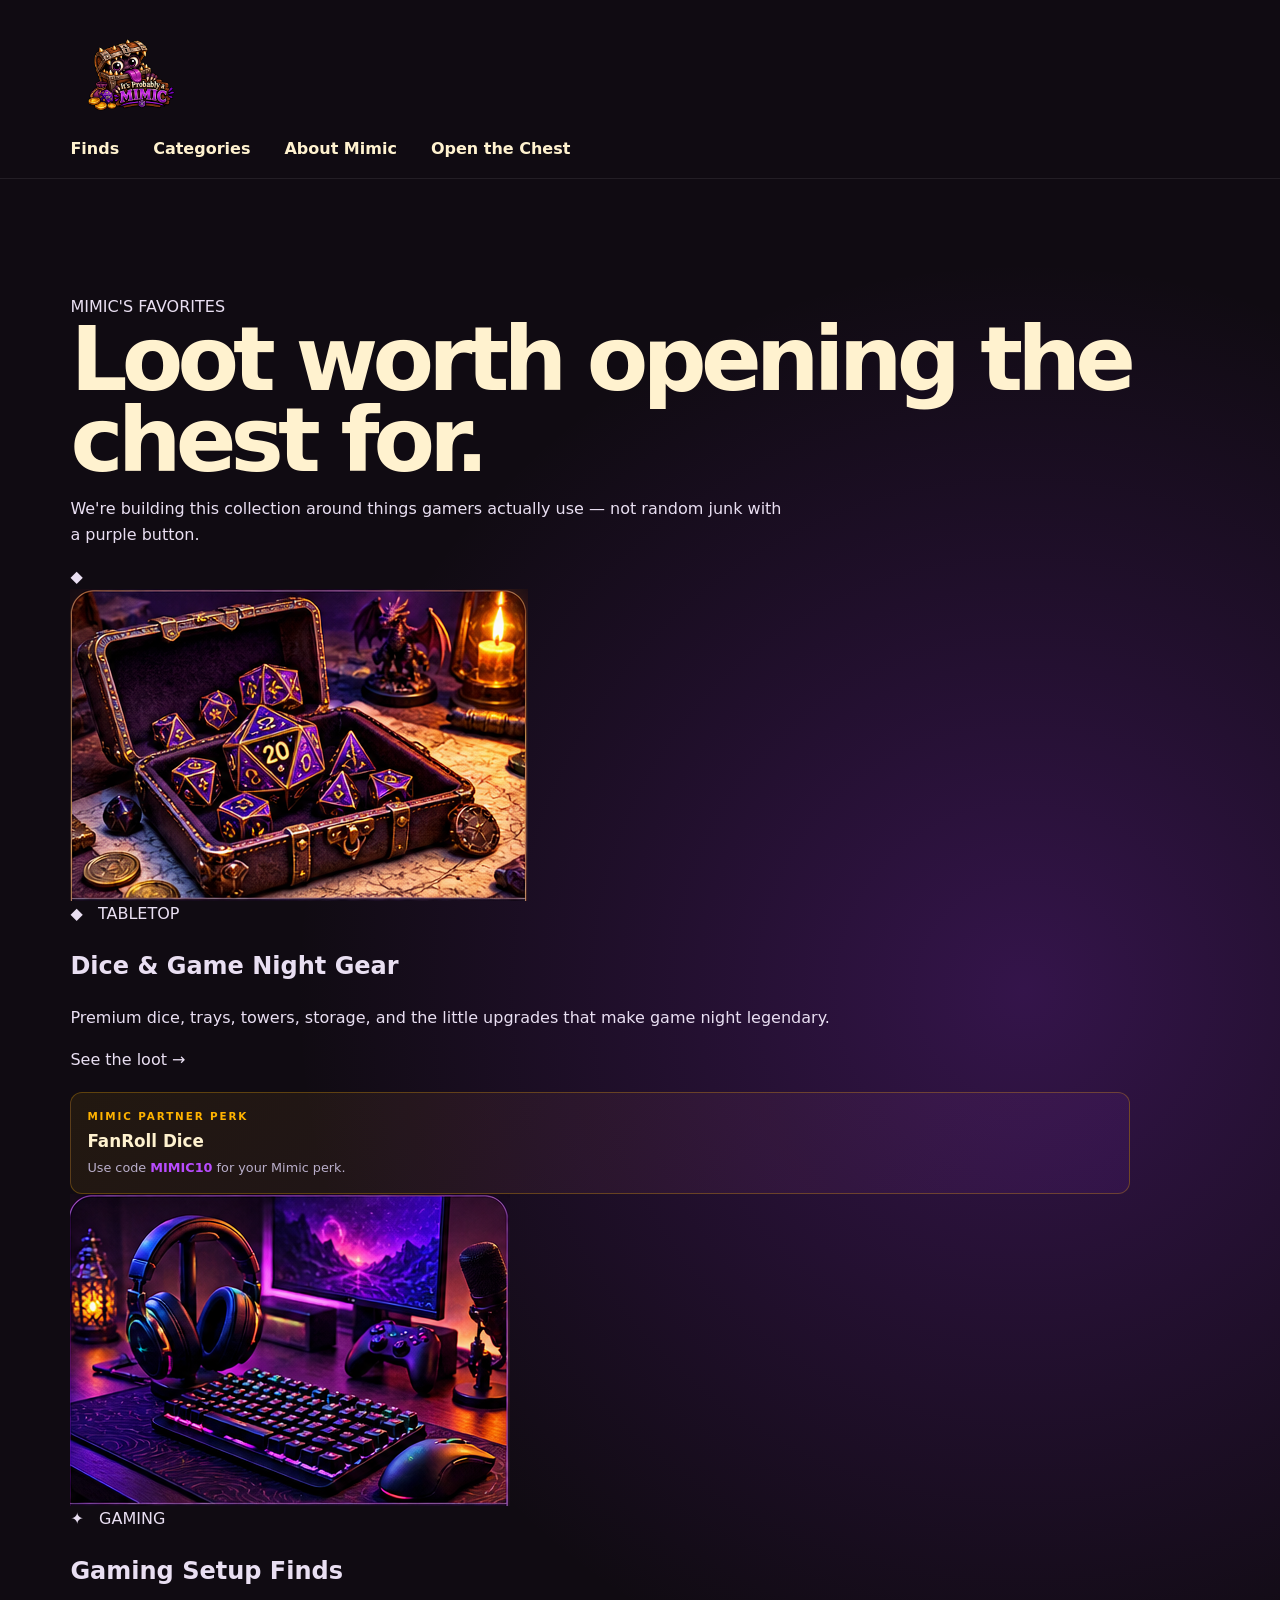
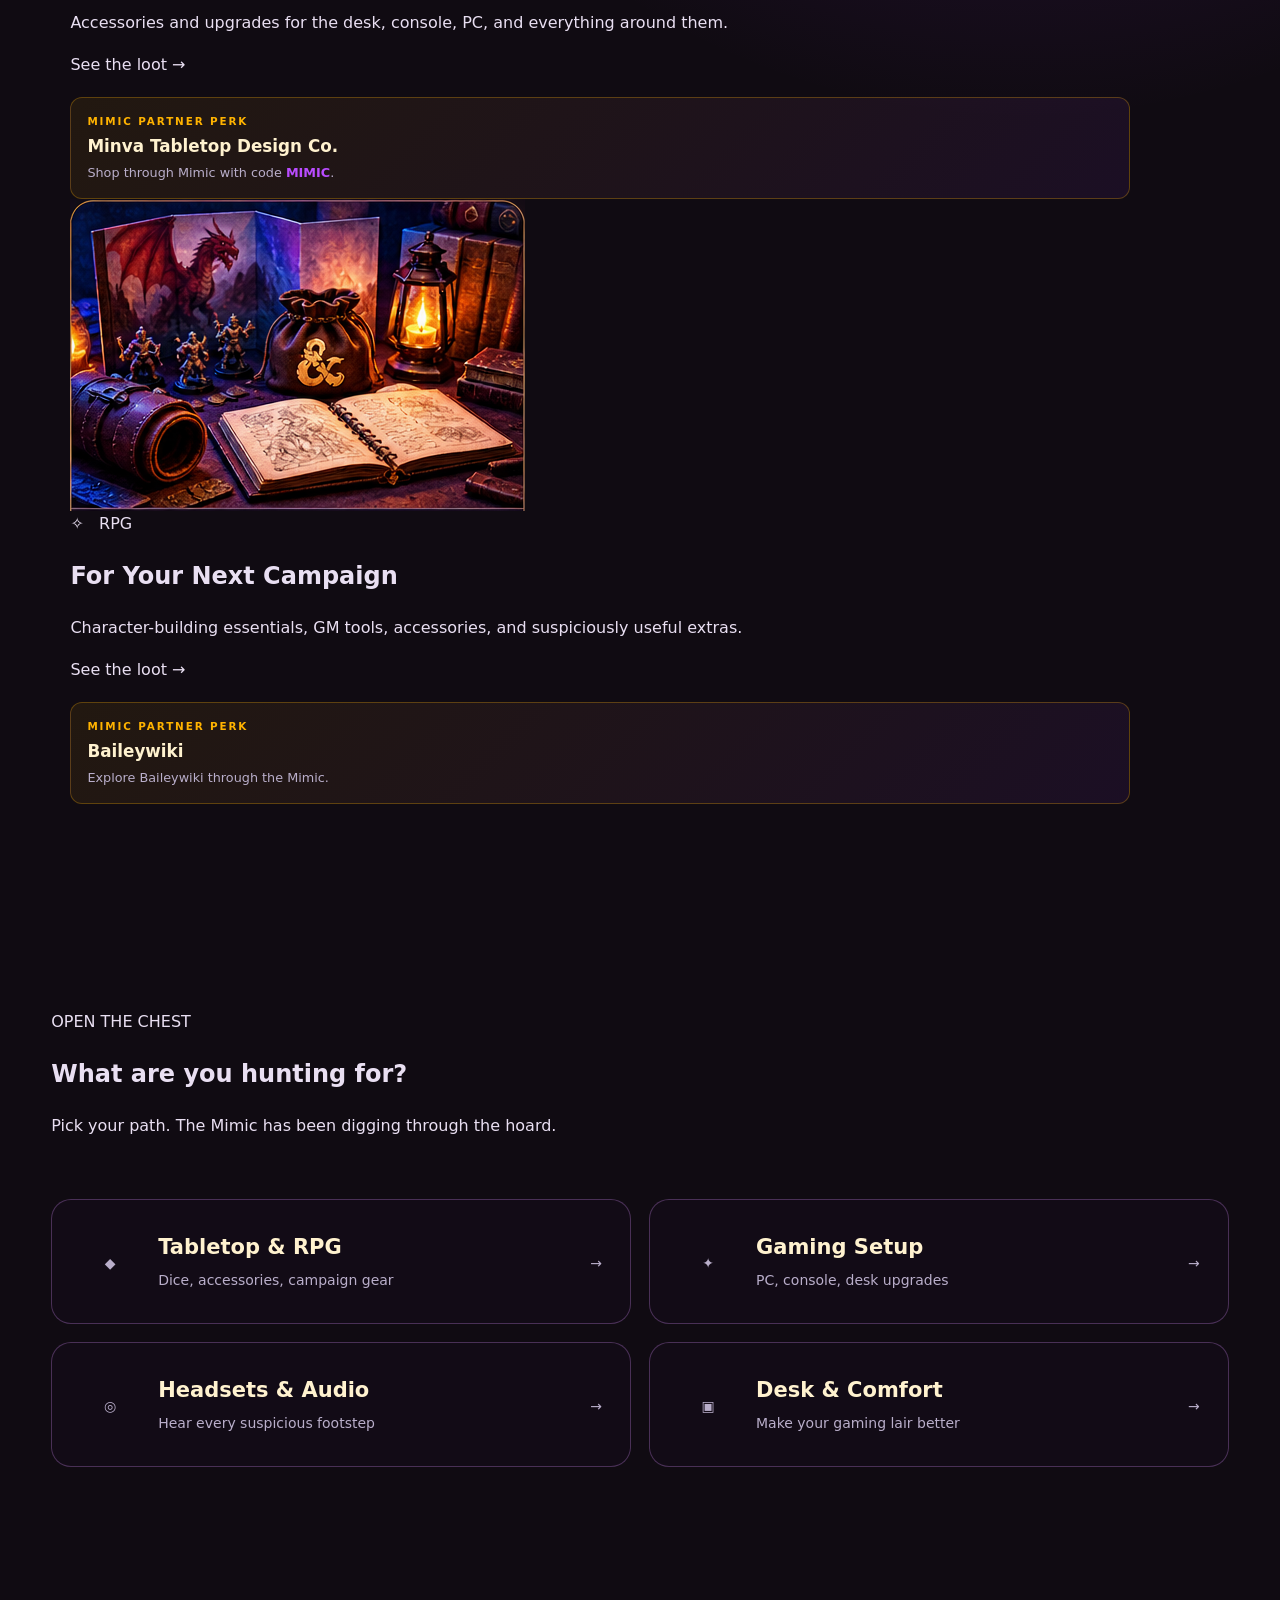
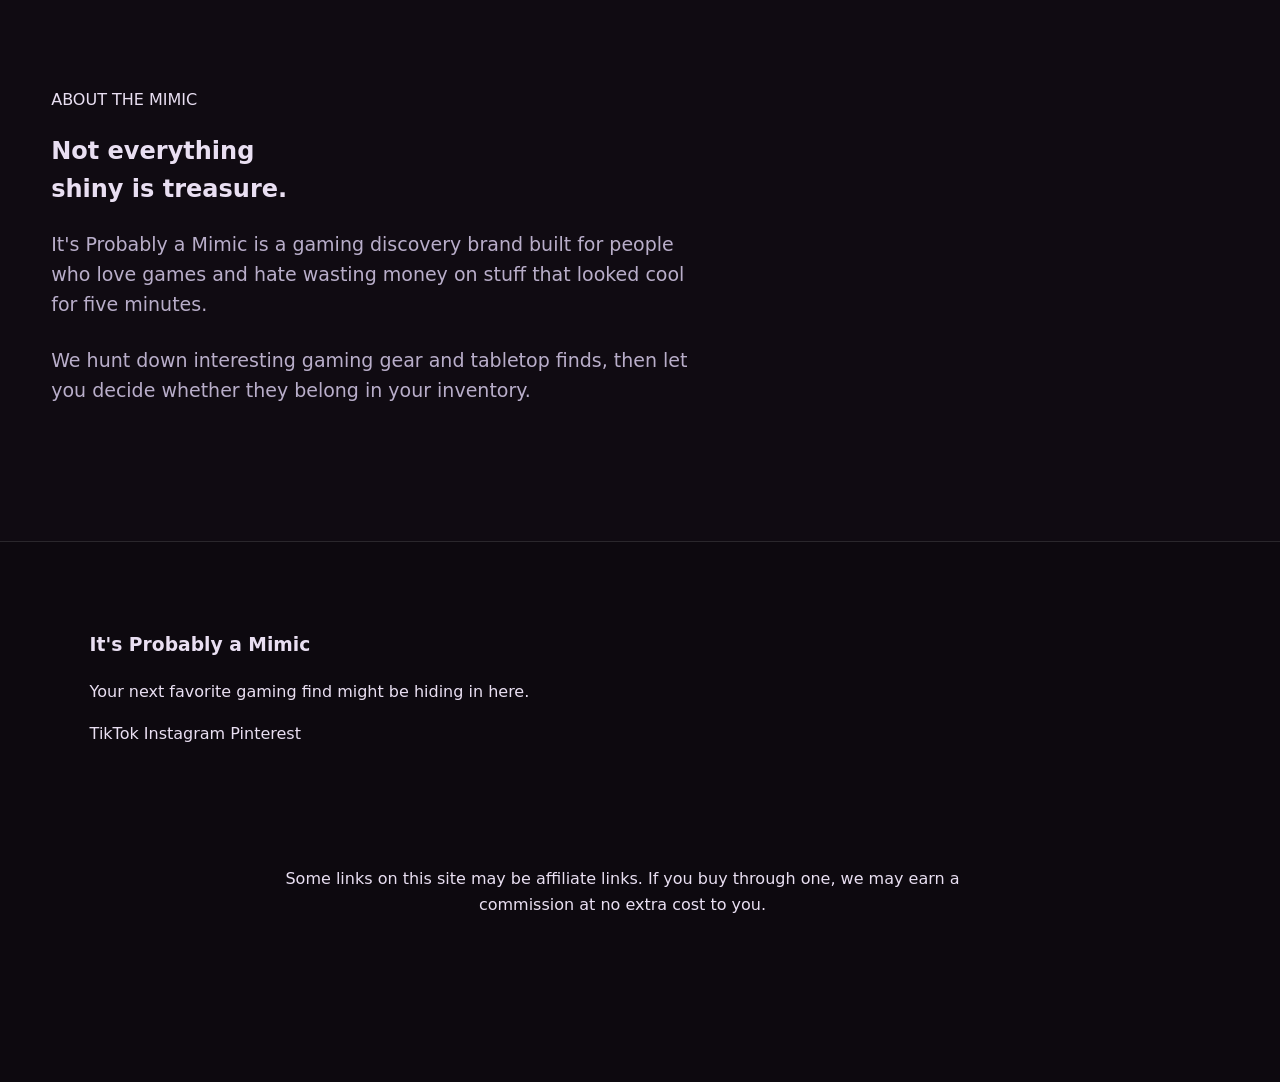
==== commit eeea338f: "Refactor finds.html for improved structure and content Updated HTML structure and content for the Fi" ====
--- a/finds.html
+++ b/finds.html
@@ -1,550 +1,473 @@
-<!doctype html>
+<!DOCTYPE html>
 <html lang="en">
-
 <head>
-  <meta charset="utf-8">
-  <meta name="viewport" content="width=device-width, initial-scale=1">
-
-  <meta
-    name="description"
-    content="The Mimic's Hoard — tabletop gear, RPG resources, VTT tools, and gaming treasures worth finding."
-  >
-
-  <title>The Mimic's Hoard | It's Probably a Mimic</title>
-
-  <link rel="stylesheet" href="styles.css">
+    <meta charset="UTF-8">
+    <meta name="viewport" content="width=device-width, initial-scale=1.0">
+
+    <title>Finds | It's Probably a Mimic</title>
+
+    <meta
+        name="description"
+        content="Gaming gear, tabletop treasures, useful tools, ridiculous gifts, and suspiciously good finds for gamers and adventurers."
+    >
+
+    <link rel="stylesheet" href="styles.css">
 </head>
 
-<body class="finds-page">
-
-  <!-- =====================================
-       HEADER
-  ====================================== -->
-
-  <header class="site-header">
-
-    <a class="brand" href="index.html" aria-label="It's Probably a Mimic home">
-      <img src="mimic-logo.png" alt="It's Probably a Mimic">
-    </a>
-
-    <nav class="main-nav">
-      <a href="finds.html" class="active">Finds</a>
-      <a href="index.html#categories">Categories</a>
-      <a href="index.html#about">About Mimic</a>
-      <a href="#hoard" class="nav-button">Open the Chest</a>
-    </nav>
-
-  </header>
-
-
-  <main>
-
-    <!-- =====================================
-         FINDS HERO
-    ====================================== -->
-
-    <section class="finds-hero">
-
-      <div class="finds-hero-copy">
-
-        <p class="eyebrow">THE MIMIC'S HOARD</p>
-
-        <h1>
-          The good stuff<br>
-          <span>is in here.</span>
-        </h1>
-
-        <p class="finds-intro">
-          Gaming gear, tabletop treasures, useful upgrades,
-          ridiculous gifts, and suspiciously good things the
-          Mimic thinks you might actually want.
-        </p>
-
-        <p class="finds-note">
-          We find it. You decide if it's worth it.
-        </p>
-
-      </div>
-
-      <div class="hoard-badge">
-
-        <div class="hoard-badge-icon">✦</div>
-
-        <strong>
-          LOOT<br>
-          INSIDE
-        </strong>
-
-        <span>Probably.</span>
-
-      </div>
-
-    </section>
-
-
-    <!-- =====================================
-         CATEGORY / FILTER INTRO
-    ====================================== -->
-
-    <section class="filter-section" id="hoard">
-
-      <div class="section-heading compact">
-
-        <div>
-
-          <p class="eyebrow">SEARCH THE HOARD</p>
-
-          <h2>
-            What kind of loot<br>
-            are you after?
-          </h2>
+<body>
+
+    <!-- ==============================
+         HEADER
+    =============================== -->
+
+    <header class="site-header">
+        <div class="header-inner">
+
+            <a href="index.html" class="brand" aria-label="It's Probably a Mimic home">
+                <img
+                    src="mimic-logo.png"
+                    alt="It's Probably a Mimic"
+                    class="brand-logo"
+                >
+            </a>
+
+            <nav class="main-nav" aria-label="Main navigation">
+                <a href="finds.html">Finds</a>
+                <a href="#categories">Categories</a>
+                <a href="#about">About Mimic</a>
+                <a href="#categories">Open the Chest</a>
+            </nav>
 
         </div>
-
-        <p>
-          Start with a category. The Mimic has been
-          digging through the chest.
-        </p>
-
-      </div>
-
-
-      <div class="filter-bar">
-
-        <a href="#featured" class="filter-button active">
-          All Loot
-        </a>
-
-        <a href="#fanroll" class="filter-button">
-          Tabletop
-        </a>
-
-        <a href="#baileywiki" class="filter-button">
-          Gaming
-        </a>
-
-        <a href="#minva" class="filter-button">
-          RPG
-        </a>
-
-        <a href="#categories" class="filter-button">
-          More Finds
-        </a>
-
-      </div>
-
-    </section>
-
-
-    <!-- =====================================
-         REAL AFFILIATE PARTNERS
-    ====================================== -->
-
-    <section class="featured-loot" id="featured">
-
-      <div class="loot-section-title">
-
-        <div>
-
-          <p class="eyebrow">MIMIC'S FEATURED FINDS</p>
-
-          <h2>
-            Real loot.<br>
-            No filler.
-          </h2>
+    </header>
+
+
+    <main>
+
+        <!-- ==============================
+             PAGE HERO
+        =============================== -->
+
+        <section class="finds-hero section">
+
+            <div class="container">
+
+                <div class="section-kicker">
+                    MIMIC'S FAVORITES
+                </div>
+
+                <h1>
+                    Loot worth opening the
+                    <br>
+                    chest for.
+                </h1>
+
+                <p class="hero-copy">
+                    We're building this collection around things gamers actually use —
+                    not random junk with a purple button.
+                </p>
+
+                <div class="section-divider">
+                    <span></span>
+                    <b>◆</b>
+                    <span></span>
+                </div>
+
+
+                <!-- ==============================
+                     FIND CARDS
+                =============================== -->
+
+                <div class="find-grid" id="categories">
+
+
+                    <!-- TABLETOP -->
+
+                    <article class="find-card">
+
+                        <div class="find-card-image">
+                            <img
+                                src="tabletop-dice-gear.png"
+                                alt="Tabletop dice and game night gear"
+                                loading="eager"
+                            >
+                        </div>
+
+                        <div class="find-card-content">
+
+                            <div class="find-card-category">
+                                ◆ &nbsp; TABLETOP
+                            </div>
+
+                            <h2>
+                                Dice &amp; Game Night Gear
+                            </h2>
+
+                            <p>
+                                Premium dice, trays, towers, storage, and the
+                                little upgrades that make game night legendary.
+                            </p>
+
+                            <a
+                                href="https://fanrolldice.com/itsprobablyamimic"
+                                target="_blank"
+                                rel="noopener noreferrer sponsored"
+                                class="find-card-link"
+                            >
+                                See the loot
+                                <span>→</span>
+                            </a>
+
+
+                            <!-- AFFILIATE PARTNER -->
+
+                            <a
+                                href="https://fanrolldice.com/itsprobablyamimic"
+                                target="_blank"
+                                rel="noopener noreferrer sponsored"
+                                class="partner-perk"
+                            >
+                                <span class="perk-label">
+                                    MIMIC PARTNER PERK
+                                </span>
+
+                                <strong>
+                                    FanRoll Dice
+                                </strong>
+
+                                <span>
+                                    Use code <b>MIMIC10</b> for your Mimic perk.
+                                </span>
+                            </a>
+
+                        </div>
+
+                    </article>
+
+
+                    <!-- GAMING -->
+
+                    <article class="find-card">
+
+                        <div class="find-card-image">
+                            <img
+                                src="gaming-setup-finds.png"
+                                alt="Gaming setup with PC, keyboard, headset, monitor, and accessories"
+                                loading="eager"
+                            >
+                        </div>
+
+                        <div class="find-card-content">
+
+                            <div class="find-card-category">
+                                ✦ &nbsp; GAMING
+                            </div>
+
+                            <h2>
+                                Gaming Setup Finds
+                            </h2>
+
+                            <p>
+                                Accessories and upgrades for the desk, console,
+                                PC, and everything around them.
+                            </p>
+
+                            <a
+                                href="https://minva-tabletop-design-co.myshopify.com/?ref=MIMIC"
+                                target="_blank"
+                                rel="noopener noreferrer sponsored"
+                                class="find-card-link"
+                            >
+                                See the loot
+                                <span>→</span>
+                            </a>
+
+
+                            <!-- AFFILIATE PARTNER -->
+
+                            <a
+                                href="https://minva-tabletop-design-co.myshopify.com/?ref=MIMIC"
+                                target="_blank"
+                                rel="noopener noreferrer sponsored"
+                                class="partner-perk"
+                            >
+                                <span class="perk-label">
+                                    MIMIC PARTNER PERK
+                                </span>
+
+                                <strong>
+                                    Minva Tabletop Design Co.
+                                </strong>
+
+                                <span>
+                                    Shop through Mimic with code <b>MIMIC</b>.
+                                </span>
+                            </a>
+
+                        </div>
+
+                    </article>
+
+
+                    <!-- RPG -->
+
+                    <article class="find-card">
+
+                        <div class="find-card-image">
+                            <img
+                                src="rpg-campaign-finds.png"
+                                alt="Tabletop RPG campaign gear, miniatures, books, maps, and accessories"
+                                loading="eager"
+                            >
+                        </div>
+
+                        <div class="find-card-content">
+
+                            <div class="find-card-category">
+                                ✧ &nbsp; RPG
+                            </div>
+
+                            <h2>
+                                For Your Next Campaign
+                            </h2>
+
+                            <p>
+                                Character-building essentials, GM tools,
+                                accessories, and suspiciously useful extras.
+                            </p>
+
+                            <a
+                                href="https://baileywiki.com/?fpr=i6c6bt"
+                                target="_blank"
+                                rel="noopener noreferrer sponsored"
+                                class="find-card-link"
+                            >
+                                See the loot
+                                <span>→</span>
+                            </a>
+
+
+                            <!-- AFFILIATE PARTNER -->
+
+                            <a
+                                href="https://baileywiki.com/?fpr=i6c6bt"
+                                target="_blank"
+                                rel="noopener noreferrer sponsored"
+                                class="partner-perk"
+                            >
+                                <span class="perk-label">
+                                    MIMIC PARTNER PERK
+                                </span>
+
+                                <strong>
+                                    Baileywiki
+                                </strong>
+
+                                <span>
+                                    Explore Baileywiki through the Mimic.
+                                </span>
+                            </a>
+
+                        </div>
+
+                    </article>
+
+                </div>
+
+            </div>
+
+        </section>
+
+
+        <!-- ==============================
+             OPEN THE CHEST
+        =============================== -->
+
+        <section class="chest-section section">
+
+            <div class="container">
+
+                <div class="section-kicker">
+                    OPEN THE CHEST
+                </div>
+
+                <h2 class="section-title">
+                    What are you hunting for?
+                </h2>
+
+                <p class="section-subtitle">
+                    Pick your path. The Mimic has been digging through the hoard.
+                </p>
+
+
+                <div class="category-grid">
+
+                    <a href="#tabletop" class="category-card">
+                        <span class="category-icon">◆</span>
+
+                        <div>
+                            <strong>Tabletop &amp; RPG</strong>
+                            <span>Dice, accessories, campaign gear</span>
+                        </div>
+
+                        <span class="category-arrow">→</span>
+                    </a>
+
+
+                    <a href="#gaming" class="category-card">
+                        <span class="category-icon">✦</span>
+
+                        <div>
+                            <strong>Gaming Setup</strong>
+                            <span>PC, console, desk upgrades</span>
+                        </div>
+
+                        <span class="category-arrow">→</span>
+                    </a>
+
+
+                    <a href="#audio" class="category-card">
+                        <span class="category-icon">◎</span>
+
+                        <div>
+                            <strong>Headsets &amp; Audio</strong>
+                            <span>Hear every suspicious footstep</span>
+                        </div>
+
+                        <span class="category-arrow">→</span>
+                    </a>
+
+
+                    <a href="#comfort" class="category-card">
+                        <span class="category-icon">▣</span>
+
+                        <div>
+                            <strong>Desk &amp; Comfort</strong>
+                            <span>Make your gaming lair better</span>
+                        </div>
+
+                        <span class="category-arrow">→</span>
+                    </a>
+
+                </div>
+
+            </div>
+
+        </section>
+
+
+        <!-- ==============================
+             ABOUT
+        =============================== -->
+
+        <section class="about-section section" id="about">
+
+            <div class="container">
+
+                <div class="about-grid">
+
+                    <div>
+
+                        <div class="section-kicker">
+                            ABOUT THE MIMIC
+                        </div>
+
+                        <h2>
+                            Not everything
+                            <br>
+                            shiny is treasure.
+                        </h2>
+
+                    </div>
+
+
+                    <div class="about-copy">
+
+                        <p>
+                            It's Probably a Mimic is a gaming discovery brand
+                            built for people who love games and hate wasting
+                            money on stuff that looked cool for five minutes.
+                        </p>
+
+                        <p>
+                            We hunt down interesting gaming gear and tabletop
+                            finds, then let you decide whether they belong
+                            in your inventory.
+                        </p>
+
+                    </div>
+
+                </div>
+
+            </div>
+
+        </section>
+
+    </main>
+
+
+    <!-- ==============================
+         FOOTER
+    =============================== -->
+
+    <footer class="site-footer">
+
+        <div class="container">
+
+            <div class="footer-grid">
+
+                <div>
+
+                    <h3>
+                        It's Probably a Mimic
+                    </h3>
+
+                    <p>
+                        Your next favorite gaming find might be hiding in here.
+                    </p>
+
+                </div>
+
+
+                <nav class="social-links" aria-label="Social media">
+
+                    <a
+                        href="#"
+                        aria-label="TikTok"
+                    >
+                        TikTok
+                    </a>
+
+                    <a
+                        href="#"
+                        aria-label="Instagram"
+                    >
+                        Instagram
+                    </a>
+
+                    <a
+                        href="#"
+                        aria-label="Pinterest"
+                    >
+                        Pinterest
+                    </a>
+
+                </nav>
+
+            </div>
+
+
+            <div class="affiliate-disclosure">
+
+                Some links on this site may be affiliate links.
+                If you buy through one, we may earn a commission
+                at no extra cost to you.
+
+            </div>
 
         </div>
 
-        <p>
-          These are actual places we've found worth
-          sending adventurers to.
-        </p>
-
-      </div>
-
-
-      <div class="product-grid">
-
-
-        <!-- =================================
-             FANROLL
-        ================================== -->
-
-        <article class="product-card" id="fanroll">
-
-          <div class="product-image tabletop-art">
-
-            <img
-              src="tabletop-dice-gear.png"
-              alt="Tabletop dice and game night gear"
-              class="product-art-image"
-            >
-
-            <span class="product-rarity">
-              EPIC LOOT
-            </span>
-
-          </div>
-
-
-          <div class="product-content">
-
-            <span class="product-category">
-              TABLETOP • DICE
-            </span>
-
-            <h3>
-              FanRoll Dice
-            </h3>
-
-            <p>
-              Beautiful dice and tabletop gear for adventurers
-              who take their rolls personally.
-            </p>
-
-
-            <div class="partner-perk">
-
-              <span class="perk-label">
-                MIMIC'S PERK
-              </span>
-
-              <strong>
-                10% OFF
-              </strong>
-
-              <span>
-                Use code <b>MIMIC10</b>
-              </span>
-
-            </div>
-
-
-            <div class="product-meta">
-
-              <span class="loot-rating">
-                ✦ Mimic Pick
-              </span>
-
-              <span class="loot-status">
-                Roll for Loot
-              </span>
-
-            </div>
-
-
-            <a
-              href="https://fanrolldice.com/itsprobablyamimic"
-              class="loot-button"
-              target="_blank"
-              rel="sponsored noopener"
-            >
-              Inspect the Loot <span>→</span>
-            </a>
-
-          </div>
-
-        </article>
-
-
-        <!-- =================================
-             BAILEYWIKI
-        ================================== -->
-
-        <article class="product-card" id="baileywiki">
-
-          <div class="product-image gaming-art">
-
-            <img
-              src="gaming-setup-finds.png"
-              alt="Gaming setup with PC, keyboard, headset, and gaming accessories"
-              class="product-art-image"
-            >
-
-            <span class="product-rarity">
-              LEGENDARY
-            </span>
-
-          </div>
-
-
-          <div class="product-content">
-
-            <span class="product-category">
-              VTT • GM TOOLS
-            </span>
-
-            <h3>
-              Baileywiki
-            </h3>
-
-            <p>
-              Maps, virtual tabletop assets, and tools for GMs
-              building worlds their players can actually get lost in.
-            </p>
-
-
-            <div class="partner-perk">
-
-              <span class="perk-label">
-                MIMIC'S FIND
-              </span>
-
-              <strong>
-                BUILD YOUR WORLD
-              </strong>
-
-              <span>
-                VTT maps, assets &amp; tools
-              </span>
-
-            </div>
-
-
-            <div class="product-meta">
-
-              <span class="loot-rating">
-                ✦ GM Pick
-              </span>
-
-              <span class="loot-status">
-                Worth Investigating
-              </span>
-
-            </div>
-
-
-            <a
-              href="https://baileywiki.com?fpr=i6c6bt"
-              class="loot-button"
-              target="_blank"
-              rel="sponsored noopener"
-            >
-              Explore the Loot <span>→</span>
-            </a>
-
-          </div>
-
-        </article>
-
-
-        <!-- =================================
-             MINVA
-        ================================== -->
-
-        <article class="product-card" id="minva">
-
-          <div class="product-image rpg-art">
-
-            <img
-              src="rpg-campaign-finds.png"
-              alt="RPG campaign tabletop gear and adventure supplies"
-              class="product-art-image"
-            >
-
-            <span class="product-rarity">
-              RARE LOOT
-            </span>
-
-          </div>
-
-
-          <div class="product-content">
-
-            <span class="product-category">
-              RPG • TABLETOP
-            </span>
-
-            <h3>
-              Minva Tabletop Design Co.
-            </h3>
-
-            <p>
-              Tabletop accessories and resources for adventurers
-              who take their inventory seriously.
-            </p>
-
-
-            <div class="partner-perk">
-
-              <span class="perk-label">
-                MIMIC'S CODE
-              </span>
-
-              <strong>
-                MIMIC
-              </strong>
-
-              <span>
-                Use code <b>MIMIC</b> at checkout
-              </span>
-
-            </div>
-
-
-            <div class="product-meta">
-
-              <span class="loot-rating">
-                ✦ Mimic Pick
-              </span>
-
-              <span class="loot-status">
-                Suspiciously Useful
-              </span>
-
-            </div>
-
-
-            <a
-              href="https://minva-tabletop-design-co.myshopify.com/?ref=MIMIC"
-              class="loot-button"
-              target="_blank"
-              rel="sponsored noopener"
-            >
-              Explore the Loot <span>→</span>
-            </a>
-
-          </div>
-
-        </article>
-
-
-      </div>
-
-    </section>
-
-
-    <!-- =====================================
-         WHY THESE FINDS
-    ====================================== -->
-
-    <section class="mimic-warning">
-
-      <div class="warning-mark">
-        !
-      </div>
-
-      <div>
-
-        <p class="eyebrow">
-          A WORD FROM THE MIMIC
-        </p>
-
-        <h2>
-          Not every treasure<br>
-          deserves your gold.
-        </h2>
-
-        <p>
-          We don't want this place to become a wall of random
-          products with shiny buttons. Every find should have
-          a reason to be here.
-        </p>
-
-      </div>
-
-    </section>
-
-
-    <!-- =====================================
-         MORE CATEGORIES
-    ====================================== -->
-
-    <section class="affiliate-note" id="categories">
-
-      <p class="eyebrow">
-        MORE LOOT IS COMING
-      </p>
-
-      <h2>
-        The hoard is still growing.
-      </h2>
-
-      <p>
-        We're hunting down more gaming gear, tabletop treasures,
-        accessories, gifts, and tools worth putting in your inventory.
-      </p>
-
-      <p>
-        If it's useful, interesting, weird, or just too good
-        for the Mimic to leave behind — it belongs here.
-      </p>
-
-    </section>
-
-
-    <!-- =====================================
-         AFFILIATE DISCLOSURE
-    ====================================== -->
-
-    <section class="affiliate-disclosure">
-
-      <p class="eyebrow">
-        BEFORE YOU OPEN THE CHEST
-      </p>
-
-      <h2>
-        A quick word about affiliate links.
-      </h2>
-
-      <p>
-        Some links on It's Probably a Mimic are affiliate links.
-        If you purchase something through one of our links,
-        we may earn a commission at no additional cost to you.
-      </p>
-
-      <p>
-        The Mimic appreciates the support.
-      </p>
-
-    </section>
-
-  </main>
-
-
-  <!-- =====================================
-       FOOTER
-  ====================================== -->
-
-  <footer>
-
-    <div class="footer-brand">
-
-      <strong>
-        It's Probably a Mimic
-      </strong>
-
-      <p>
-        Your next favorite gaming find might be hiding in here.
-      </p>
-
-    </div>
-
-
-    <div class="footer-links">
-
-      <a href="#">
-        TikTok
-      </a>
-
-      <a href="#">
-        Instagram
-      </a>
-
-      <a href="#">
-        Pinterest
-      </a>
-
-    </div>
-
-
-    <p class="disclosure">
-      Some links on this site may be affiliate links.
-      If you buy through one, we may earn a commission
-      at no extra cost to you.
-    </p>
-
-  </footer>
+    </footer>
 
 
 </body>
--- a/styles.css
+++ b/styles.css
@@ -1791,3 +1791,40 @@
         flex-wrap: wrap;
     }
 }
+
+
+/* =================================
+   FINDS PAGE — DISPLAY UPLOADED IMAGES
+   Final image override
+================================= */
+
+.finds-page .product-image .product-art-image {
+    position: absolute;
+    inset: 0;
+    width: 100%;
+    height: 100%;
+    max-width: none;
+    display: block;
+    object-fit: cover;
+    object-position: center;
+    z-index: 1;
+}
+
+.finds-page .product-image .product-rarity {
+    z-index: 3;
+}
+
+.finds-page .tabletop-art,
+.finds-page .gaming-art,
+.finds-page .rpg-art {
+    background-image: none;
+}
+
+.finds-page .tabletop-art::before,
+.finds-page .gaming-art::before,
+.finds-page .rpg-art::before {
+    display: none;
+}
+.finds-page {
+    background: red !important;
+}
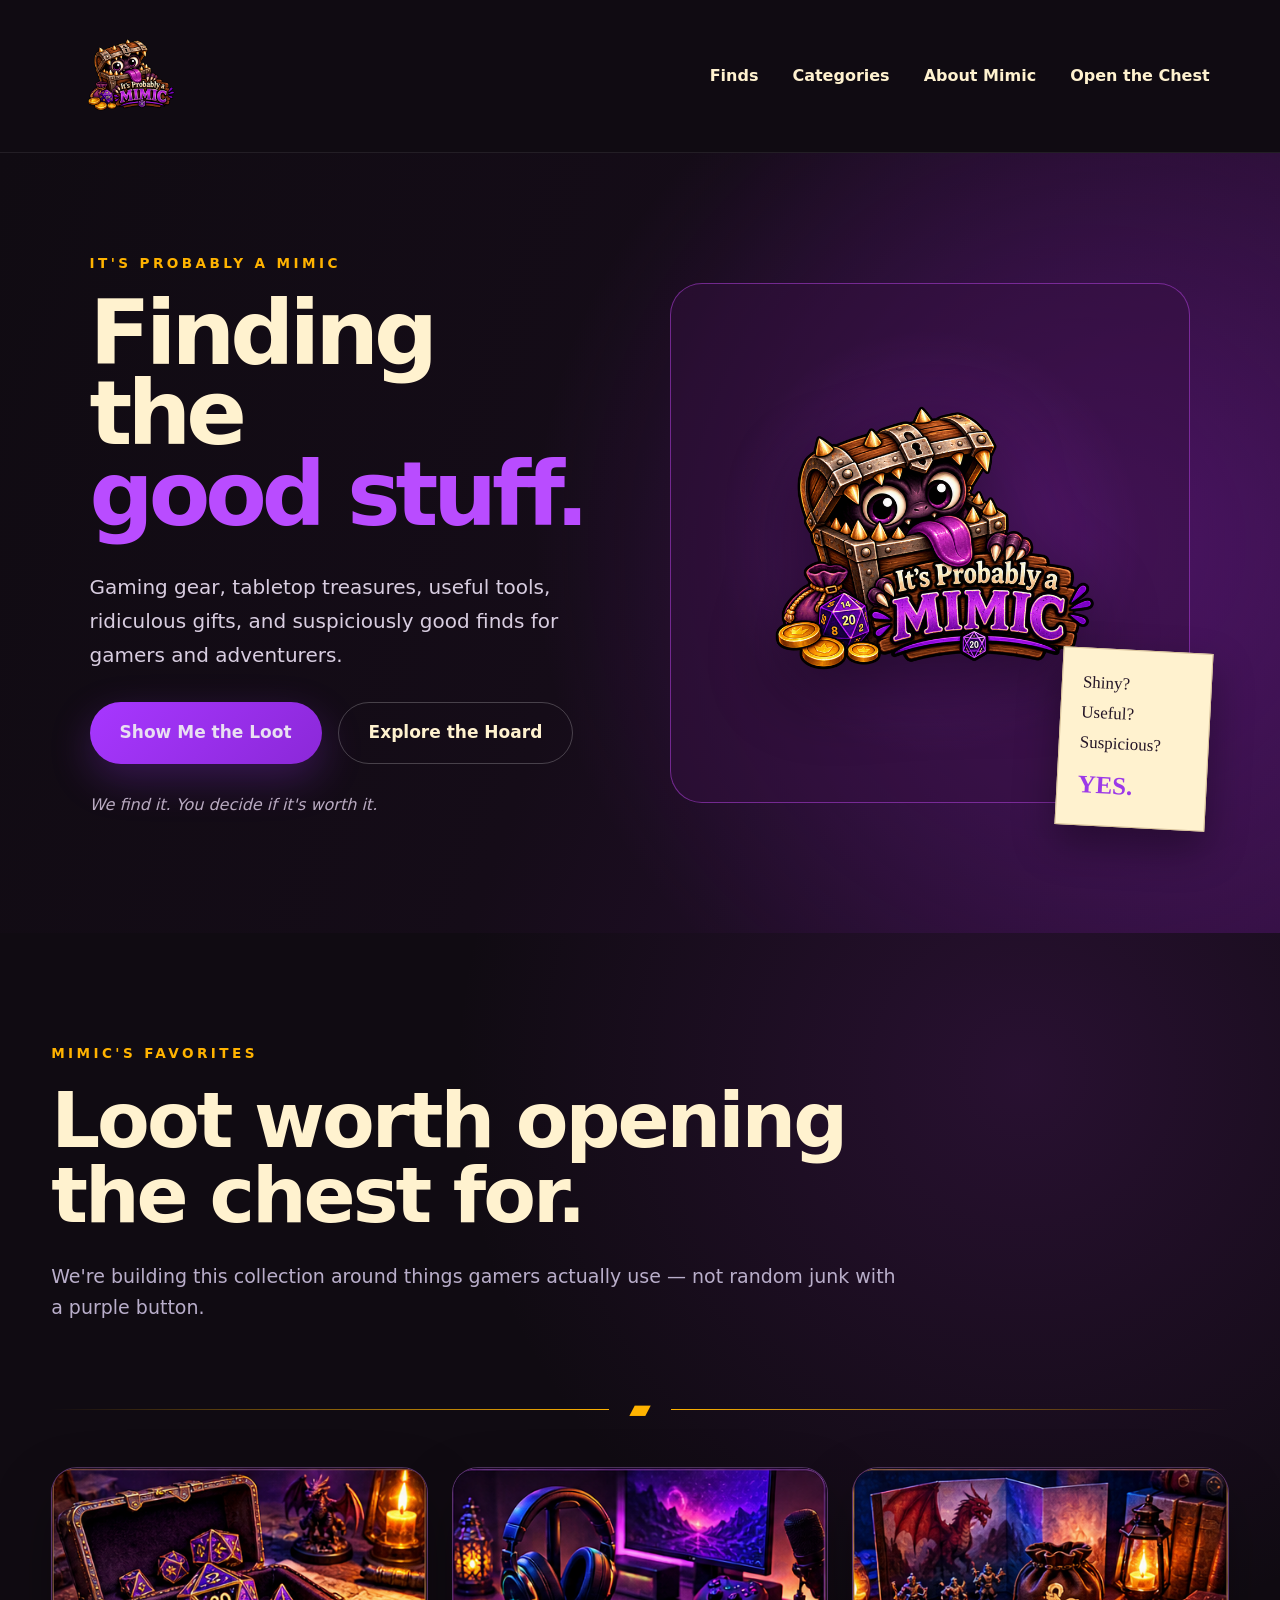
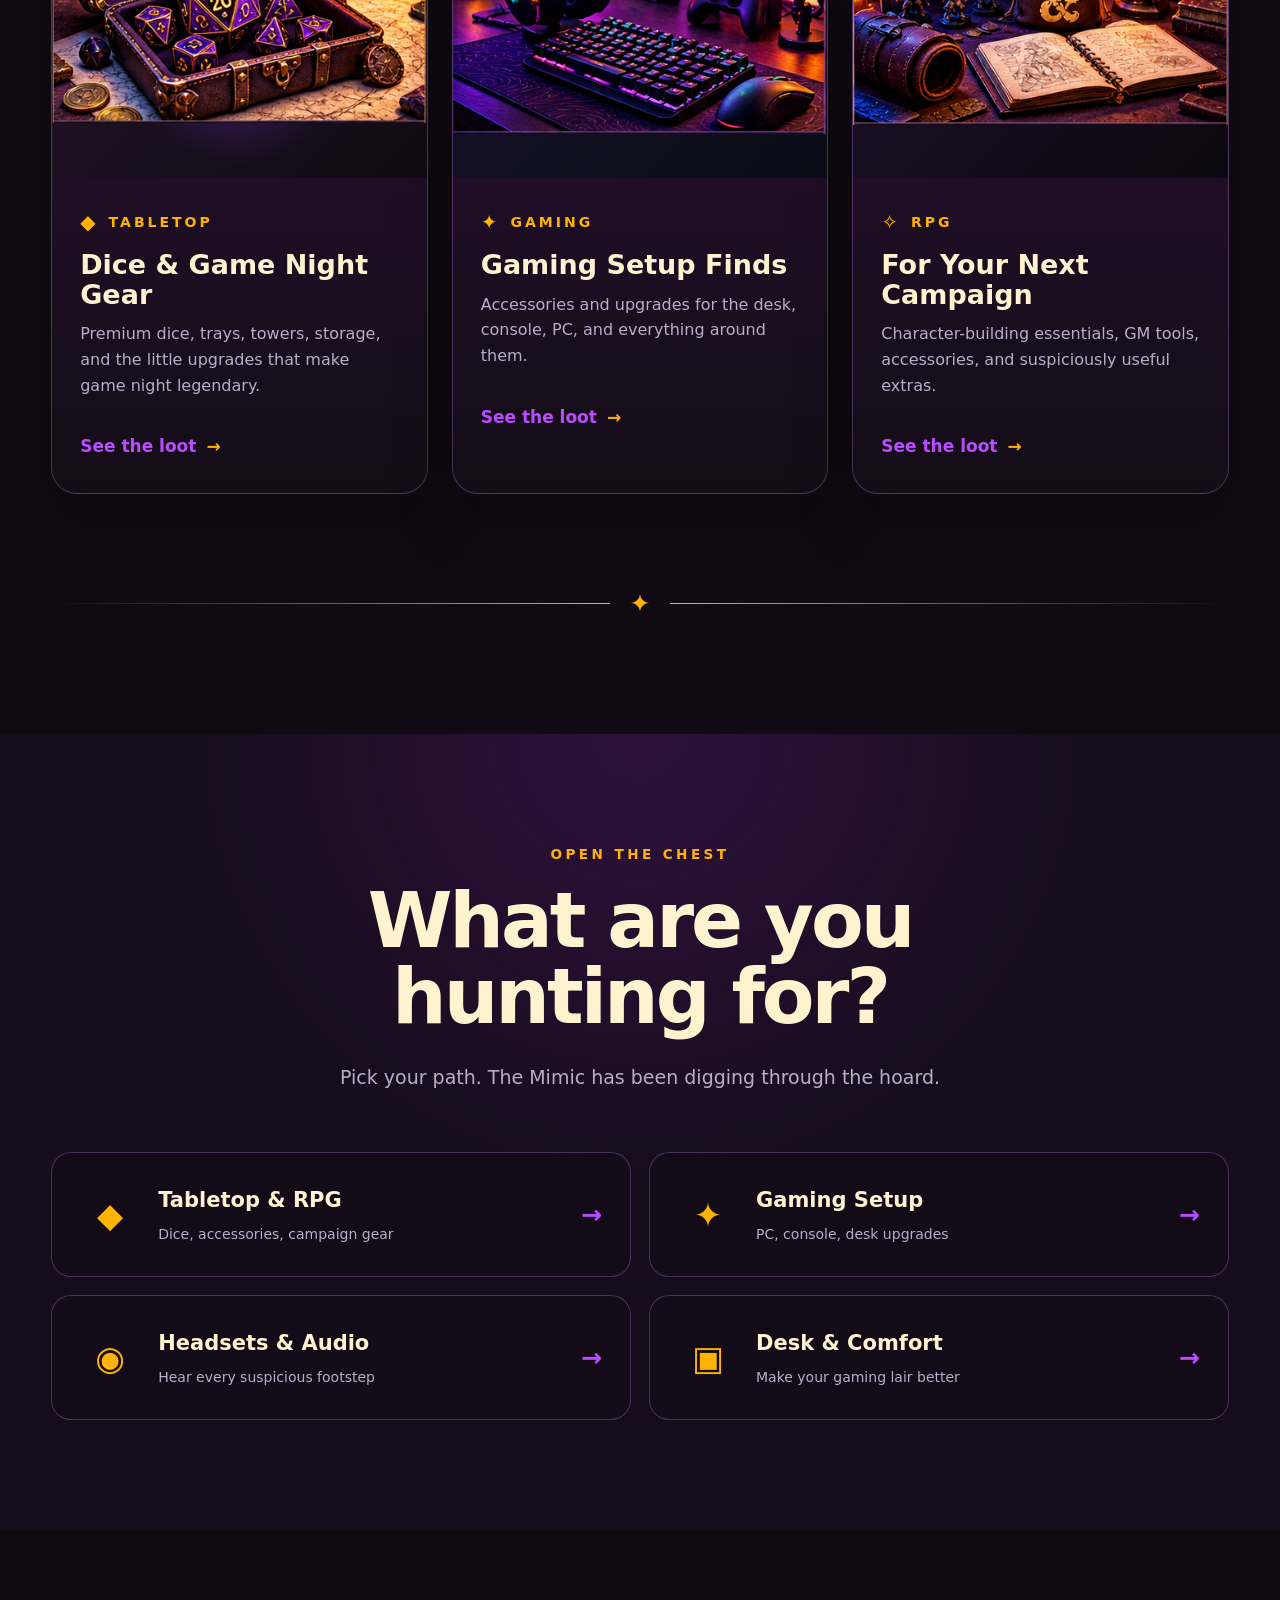
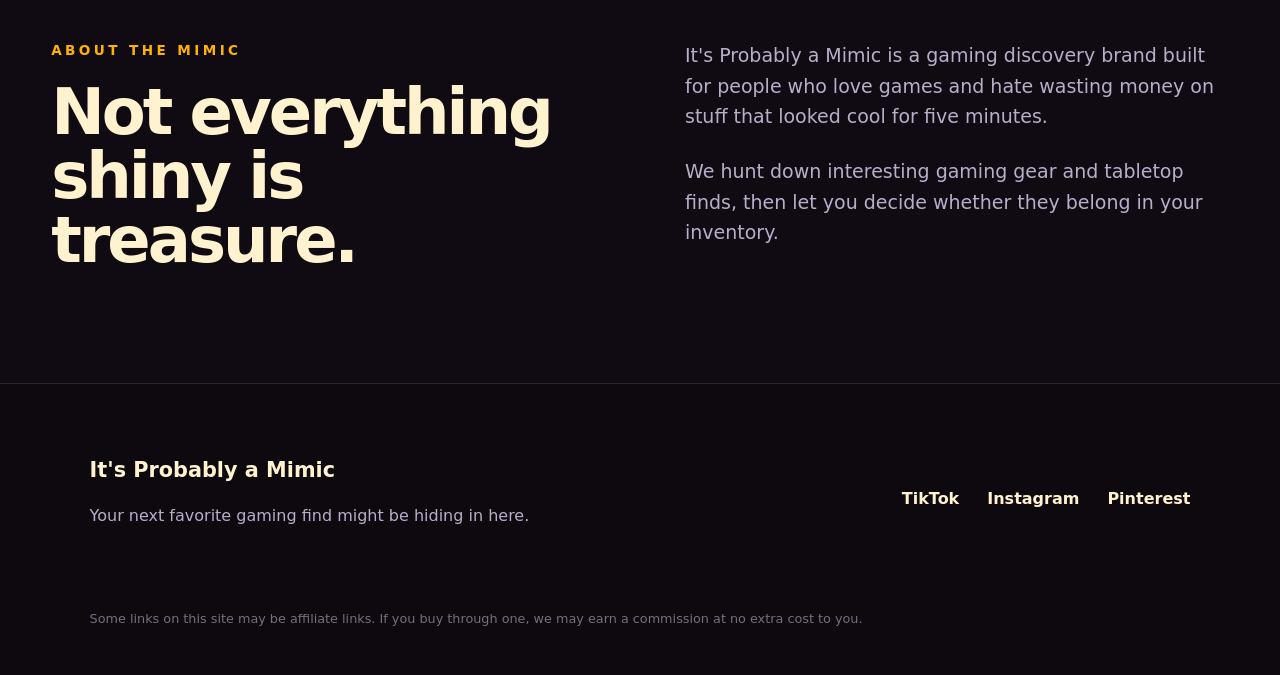
==== commit c32c5b16: "Update finds.html" ====
--- a/finds.html
+++ b/finds.html
@@ -1,474 +1,361 @@
-<!DOCTYPE html>
+<!doctype html>
 <html lang="en">
 <head>
-    <meta charset="UTF-8">
-    <meta name="viewport" content="width=device-width, initial-scale=1.0">
-
-    <title>Finds | It's Probably a Mimic</title>
-
-    <meta
-        name="description"
-        content="Gaming gear, tabletop treasures, useful tools, ridiculous gifts, and suspiciously good finds for gamers and adventurers."
-    >
-
-    <link rel="stylesheet" href="styles.css">
+<meta charset="utf-8">
+<meta name="viewport" content="width=device-width, initial-scale=1">
+
+<meta name="description" content="It's Probably a Mimic — gaming gear, tabletop treasures, useful tools, ridiculous gifts, and suspiciously good finds.">
+
+<title>It's Probably a Mimic | Gaming Loot Worth Finding</title>
+
+<link rel="stylesheet" href="styles.css">
 </head>
 
 <body>
 
-    <!-- ==============================
-         HEADER
-    =============================== -->
-
-    <header class="site-header">
-        <div class="header-inner">
-
-            <a href="index.html" class="brand" aria-label="It's Probably a Mimic home">
-                <img
-                    src="mimic-logo.png"
-                    alt="It's Probably a Mimic"
-                    class="brand-logo"
-                >
-            </a>
-
-            <nav class="main-nav" aria-label="Main navigation">
-                <a href="finds.html">Finds</a>
-                <a href="#categories">Categories</a>
-                <a href="#about">About Mimic</a>
-                <a href="#categories">Open the Chest</a>
-            </nav>
-
-        </div>
-    </header>
-
-
-    <main>
-
-        <!-- ==============================
-             PAGE HERO
-        =============================== -->
-
-        <section class="finds-hero section">
-
-            <div class="container">
-
-                <div class="section-kicker">
-                    MIMIC'S FAVORITES
-                </div>
-
-                <h1>
-                    Loot worth opening the
-                    <br>
-                    chest for.
-                </h1>
-
-                <p class="hero-copy">
-                    We're building this collection around things gamers actually use —
-                    not random junk with a purple button.
-                </p>
-
-                <div class="section-divider">
-                    <span></span>
-                    <b>◆</b>
-                    <span></span>
-                </div>
-
-
-                <!-- ==============================
-                     FIND CARDS
-                =============================== -->
-
-                <div class="find-grid" id="categories">
-
-
-                    <!-- TABLETOP -->
-
-                    <article class="find-card">
-
-                        <div class="find-card-image">
-                            <img
-                                src="tabletop-dice-gear.png"
-                                alt="Tabletop dice and game night gear"
-                                loading="eager"
-                            >
-                        </div>
-
-                        <div class="find-card-content">
-
-                            <div class="find-card-category">
-                                ◆ &nbsp; TABLETOP
-                            </div>
-
-                            <h2>
-                                Dice &amp; Game Night Gear
-                            </h2>
-
-                            <p>
-                                Premium dice, trays, towers, storage, and the
-                                little upgrades that make game night legendary.
-                            </p>
-
-                            <a
-                                href="https://fanrolldice.com/itsprobablyamimic"
-                                target="_blank"
-                                rel="noopener noreferrer sponsored"
-                                class="find-card-link"
-                            >
-                                See the loot
-                                <span>→</span>
-                            </a>
-
-
-                            <!-- AFFILIATE PARTNER -->
-
-                            <a
-                                href="https://fanrolldice.com/itsprobablyamimic"
-                                target="_blank"
-                                rel="noopener noreferrer sponsored"
-                                class="partner-perk"
-                            >
-                                <span class="perk-label">
-                                    MIMIC PARTNER PERK
-                                </span>
-
-                                <strong>
-                                    FanRoll Dice
-                                </strong>
-
-                                <span>
-                                    Use code <b>MIMIC10</b> for your Mimic perk.
-                                </span>
-                            </a>
-
-                        </div>
-
-                    </article>
-
-
-                    <!-- GAMING -->
-
-                    <article class="find-card">
-
-                        <div class="find-card-image">
-                            <img
-                                src="gaming-setup-finds.png"
-                                alt="Gaming setup with PC, keyboard, headset, monitor, and accessories"
-                                loading="eager"
-                            >
-                        </div>
-
-                        <div class="find-card-content">
-
-                            <div class="find-card-category">
-                                ✦ &nbsp; GAMING
-                            </div>
-
-                            <h2>
-                                Gaming Setup Finds
-                            </h2>
-
-                            <p>
-                                Accessories and upgrades for the desk, console,
-                                PC, and everything around them.
-                            </p>
-
-                            <a
-                                href="https://minva-tabletop-design-co.myshopify.com/?ref=MIMIC"
-                                target="_blank"
-                                rel="noopener noreferrer sponsored"
-                                class="find-card-link"
-                            >
-                                See the loot
-                                <span>→</span>
-                            </a>
-
-
-                            <!-- AFFILIATE PARTNER -->
-
-                            <a
-                                href="https://minva-tabletop-design-co.myshopify.com/?ref=MIMIC"
-                                target="_blank"
-                                rel="noopener noreferrer sponsored"
-                                class="partner-perk"
-                            >
-                                <span class="perk-label">
-                                    MIMIC PARTNER PERK
-                                </span>
-
-                                <strong>
-                                    Minva Tabletop Design Co.
-                                </strong>
-
-                                <span>
-                                    Shop through Mimic with code <b>MIMIC</b>.
-                                </span>
-                            </a>
-
-                        </div>
-
-                    </article>
-
-
-                    <!-- RPG -->
-
-                    <article class="find-card">
-
-                        <div class="find-card-image">
-                            <img
-                                src="rpg-campaign-finds.png"
-                                alt="Tabletop RPG campaign gear, miniatures, books, maps, and accessories"
-                                loading="eager"
-                            >
-                        </div>
-
-                        <div class="find-card-content">
-
-                            <div class="find-card-category">
-                                ✧ &nbsp; RPG
-                            </div>
-
-                            <h2>
-                                For Your Next Campaign
-                            </h2>
-
-                            <p>
-                                Character-building essentials, GM tools,
-                                accessories, and suspiciously useful extras.
-                            </p>
-
-                            <a
-                                href="https://baileywiki.com/?fpr=i6c6bt"
-                                target="_blank"
-                                rel="noopener noreferrer sponsored"
-                                class="find-card-link"
-                            >
-                                See the loot
-                                <span>→</span>
-                            </a>
-
-
-                            <!-- AFFILIATE PARTNER -->
-
-                            <a
-                                href="https://baileywiki.com/?fpr=i6c6bt"
-                                target="_blank"
-                                rel="noopener noreferrer sponsored"
-                                class="partner-perk"
-                            >
-                                <span class="perk-label">
-                                    MIMIC PARTNER PERK
-                                </span>
-
-                                <strong>
-                                    Baileywiki
-                                </strong>
-
-                                <span>
-                                    Explore Baileywiki through the Mimic.
-                                </span>
-                            </a>
-
-                        </div>
-
-                    </article>
-
-                </div>
-
-            </div>
-
-        </section>
-
-
-        <!-- ==============================
-             OPEN THE CHEST
-        =============================== -->
-
-        <section class="chest-section section">
-
-            <div class="container">
-
-                <div class="section-kicker">
-                    OPEN THE CHEST
-                </div>
-
-                <h2 class="section-title">
-                    What are you hunting for?
-                </h2>
-
-                <p class="section-subtitle">
-                    Pick your path. The Mimic has been digging through the hoard.
-                </p>
-
-
-                <div class="category-grid">
-
-                    <a href="#tabletop" class="category-card">
-                        <span class="category-icon">◆</span>
-
-                        <div>
-                            <strong>Tabletop &amp; RPG</strong>
-                            <span>Dice, accessories, campaign gear</span>
-                        </div>
-
-                        <span class="category-arrow">→</span>
-                    </a>
-
-
-                    <a href="#gaming" class="category-card">
-                        <span class="category-icon">✦</span>
-
-                        <div>
-                            <strong>Gaming Setup</strong>
-                            <span>PC, console, desk upgrades</span>
-                        </div>
-
-                        <span class="category-arrow">→</span>
-                    </a>
-
-
-                    <a href="#audio" class="category-card">
-                        <span class="category-icon">◎</span>
-
-                        <div>
-                            <strong>Headsets &amp; Audio</strong>
-                            <span>Hear every suspicious footstep</span>
-                        </div>
-
-                        <span class="category-arrow">→</span>
-                    </a>
-
-
-                    <a href="#comfort" class="category-card">
-                        <span class="category-icon">▣</span>
-
-                        <div>
-                            <strong>Desk &amp; Comfort</strong>
-                            <span>Make your gaming lair better</span>
-                        </div>
-
-                        <span class="category-arrow">→</span>
-                    </a>
-
-                </div>
-
-            </div>
-
-        </section>
-
-
-        <!-- ==============================
-             ABOUT
-        =============================== -->
-
-        <section class="about-section section" id="about">
-
-            <div class="container">
-
-                <div class="about-grid">
-
-                    <div>
-
-                        <div class="section-kicker">
-                            ABOUT THE MIMIC
-                        </div>
-
-                        <h2>
-                            Not everything
-                            <br>
-                            shiny is treasure.
-                        </h2>
-
-                    </div>
-
-
-                    <div class="about-copy">
-
-                        <p>
-                            It's Probably a Mimic is a gaming discovery brand
-                            built for people who love games and hate wasting
-                            money on stuff that looked cool for five minutes.
-                        </p>
-
-                        <p>
-                            We hunt down interesting gaming gear and tabletop
-                            finds, then let you decide whether they belong
-                            in your inventory.
-                        </p>
-
-                    </div>
-
-                </div>
-
-            </div>
-
-        </section>
-
-    </main>
-
-
-    <!-- ==============================
-         FOOTER
-    =============================== -->
-
-    <footer class="site-footer">
-
-        <div class="container">
-
-            <div class="footer-grid">
-
-                <div>
-
-                    <h3>
-                        It's Probably a Mimic
-                    </h3>
-
-                    <p>
-                        Your next favorite gaming find might be hiding in here.
-                    </p>
-
-                </div>
-
-
-                <nav class="social-links" aria-label="Social media">
-
-                    <a
-                        href="#"
-                        aria-label="TikTok"
-                    >
-                        TikTok
-                    </a>
-
-                    <a
-                        href="#"
-                        aria-label="Instagram"
-                    >
-                        Instagram
-                    </a>
-
-                    <a
-                        href="#"
-                        aria-label="Pinterest"
-                    >
-                        Pinterest
-                    </a>
-
-                </nav>
-
-            </div>
-
-
-            <div class="affiliate-disclosure">
-
-                Some links on this site may be affiliate links.
-                If you buy through one, we may earn a commission
-                at no extra cost to you.
-
-            </div>
-
-        </div>
-
-    </footer>
-
+<header class="site-header">
+  <a class="brand" href="#">
+    <img src="mimic-logo.png" alt="It's Probably a Mimic">
+  </a>
+
+  <nav class="main-nav">
+    <a href="#loot">Finds</a>
+    <a href="#categories">Categories</a>
+    <a href="#about">About Mimic</a>
+    <a class="nav-cta" href="#categories">Open the Chest</a>
+  </nav>
+</header>
+
+
+<main>
+
+  <!-- HERO -->
+  <section class="hero">
+
+    <div class="hero-copy">
+
+      <p class="eyebrow">IT'S PROBABLY A MIMIC</p>
+
+      <h1>
+        Finding the<br>
+        <span>good stuff.</span>
+      </h1>
+
+      <p class="hero-text">
+        Gaming gear, tabletop treasures, useful tools, ridiculous gifts,
+        and suspiciously good finds for gamers and adventurers.
+      </p>
+
+      <div class="hero-actions">
+        <a class="button primary" href="#loot">Show Me the Loot</a>
+        <a class="button secondary" href="#categories">Explore the Hoard</a>
+      </div>
+
+      <p class="hero-note">
+        We find it. You decide if it's worth it.
+      </p>
+
+    </div>
+
+
+    <div class="hero-visual">
+
+      <img
+        class="hero-mimic"
+        src="mimic-logo.png"
+        alt="It's Probably a Mimic mascot"
+      >
+
+      <div class="mimic-note">
+        <span>Shiny?</span>
+        <span>Useful?</span>
+        <span>Suspicious?</span>
+        <strong>YES.</strong>
+      </div>
+
+    </div>
+
+  </section>
+
+
+  <!-- FAVORITES -->
+  <section id="loot" class="section loot-section">
+
+    <div class="section-heading">
+
+      <p class="eyebrow">MIMIC'S FAVORITES</p>
+
+      <h2>
+        Loot worth opening the
+        chest for.
+      </h2>
+
+      <p>
+        We're building this collection around things gamers actually use —
+        not random junk with a purple button.
+      </p>
+
+    </div>
+
+
+    <div class="treasure-divider">
+      <span></span>
+      <div class="treasure-icon">▰</div>
+      <span></span>
+    </div>
+
+
+    <div class="loot-grid">
+
+      <!-- TABLETOP -->
+      <article class="loot-card tabletop-card">
+
+        <div class="loot-image tabletop-image">
+          <img
+            src="tabletop-dice-gear.png"
+            alt="Tabletop dice and game night gear"
+          >
+        </div>
+
+        <div class="loot-content">
+
+          <div class="loot-label">
+            <span class="loot-symbol">◆</span>
+            <span>TABLETOP</span>
+          </div>
+
+          <h3>Dice &amp; Game Night Gear</h3>
+
+          <p>
+            Premium dice, trays, towers, storage, and the little upgrades
+            that make game night legendary.
+          </p>
+
+          <a
+            href="https://fanrolldice.com/itsprobablyamimic"
+            class="text-link"
+            target="_blank"
+            rel="noopener noreferrer"
+          >
+            See the loot <span>→</span>
+          </a>
+
+        </div>
+
+      </article>
+
+
+      <!-- GAMING -->
+      <article class="loot-card gaming-card">
+
+        <div class="loot-image gaming-image">
+          <img
+            src="gaming-setup-finds.png"
+            alt="Gaming setup gear"
+          >
+        </div>
+
+        <div class="loot-content">
+
+          <div class="loot-label">
+            <span class="loot-symbol">✦</span>
+            <span>GAMING</span>
+          </div>
+
+          <h3>Gaming Setup Finds</h3>
+
+          <p>
+            Accessories and upgrades for the desk, console, PC,
+            and everything around them.
+          </p>
+
+          <a
+            href="#categories"
+            class="text-link"
+          >
+            See the loot <span>→</span>
+          </a>
+
+        </div>
+
+      </article>
+
+
+      <!-- RPG -->
+      <article class="loot-card rpg-card">
+
+        <div class="loot-image rpg-image">
+          <img
+            src="rpg-campaign-finds.png"
+            alt="Tabletop RPG campaign gear"
+          >
+        </div>
+
+        <div class="loot-content">
+
+          <div class="loot-label">
+            <span class="loot-symbol">✧</span>
+            <span>RPG</span>
+          </div>
+
+          <h3>For Your Next Campaign</h3>
+
+          <p>
+            Character-building essentials, GM tools, accessories,
+            and suspiciously useful extras.
+          </p>
+
+          <a
+            href="https://minva-tabletop-design-co.myshopify.com/?ref=MIMIC"
+            class="text-link"
+            target="_blank"
+            rel="noopener noreferrer"
+          >
+            See the loot <span>→</span>
+          </a>
+
+        </div>
+
+      </article>
+
+    </div>
+
+
+    <div class="section-transition">
+
+      <span></span>
+      <div>✦</div>
+      <span></span>
+
+    </div>
+
+  </section>
+
+
+  <!-- CATEGORIES -->
+  <section id="categories" class="section categories-section">
+
+    <div class="section-heading centered">
+
+      <p class="eyebrow">OPEN THE CHEST</p>
+
+      <h2>What are you hunting for?</h2>
+
+      <p>
+        Pick your path. The Mimic has been digging through the hoard.
+      </p>
+
+    </div>
+
+
+    <div class="category-grid">
+
+      <a href="#loot" class="category-card">
+        <div class="category-icon">◆</div>
+        <div>
+          <strong>Tabletop &amp; RPG</strong>
+          <span>Dice, accessories, campaign gear</span>
+        </div>
+        <b>→</b>
+      </a>
+
+
+      <a href="#loot" class="category-card">
+        <div class="category-icon">✦</div>
+        <div>
+          <strong>Gaming Setup</strong>
+          <span>PC, console, desk upgrades</span>
+        </div>
+        <b>→</b>
+      </a>
+
+
+      <a href="#loot" class="category-card">
+        <div class="category-icon">◉</div>
+        <div>
+          <strong>Headsets &amp; Audio</strong>
+          <span>Hear every suspicious footstep</span>
+        </div>
+        <b>→</b>
+      </a>
+
+
+      <a href="#loot" class="category-card">
+        <div class="category-icon">▣</div>
+        <div>
+          <strong>Desk &amp; Comfort</strong>
+          <span>Make your gaming lair better</span>
+        </div>
+        <b>→</b>
+      </a>
+
+    </div>
+
+  </section>
+
+
+  <!-- ABOUT -->
+  <section id="about" class="about section">
+
+    <div class="about-heading">
+
+      <p class="eyebrow">ABOUT THE MIMIC</p>
+
+      <h2>
+        Not everything shiny
+        is treasure.
+      </h2>
+
+    </div>
+
+    <div class="about-copy">
+
+      <p>
+        It's Probably a Mimic is a gaming discovery brand built for
+        people who love games and hate wasting money on stuff that
+        looked cool for five minutes.
+      </p>
+
+      <p>
+        We hunt down interesting gaming gear and tabletop finds,
+        then let you decide whether they belong in your inventory.
+      </p>
+
+    </div>
+
+  </section>
+
+</main>
+
+
+<footer>
+
+  <div class="footer-brand">
+
+    <strong>It's Probably a Mimic</strong>
+
+    <p>
+      Your next favorite gaming find might be hiding in here.
+    </p>
+
+  </div>
+
+
+  <div class="footer-links">
+
+    <a href="#">TikTok</a>
+    <a href="#">Instagram</a>
+    <a href="#">Pinterest</a>
+
+  </div>
+
+
+  <p class="disclosure">
+    Some links on this site may be affiliate links.
+    If you buy through one, we may earn a commission at no extra cost to you.
+  </p>
+
+</footer>
 
 </body>
 </html>
--- a/styles.css
+++ b/styles.css
@@ -1825,6 +1825,3 @@
 .finds-page .rpg-art::before {
     display: none;
 }
-.finds-page {
-    background: red !important;
-}
